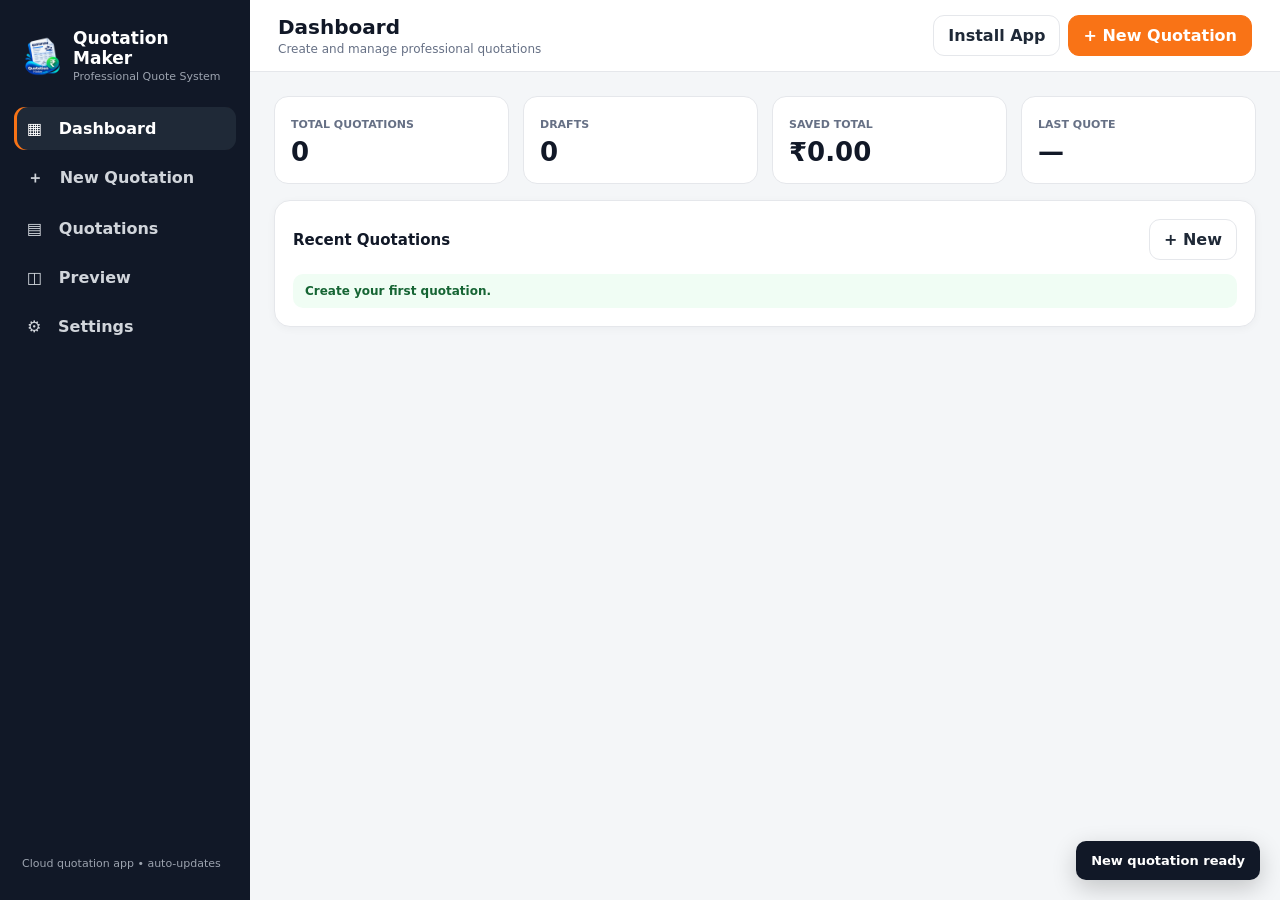
==== index.html @ 99316ffc "Add files via upload" ====
<!doctype html>
<html lang="en">
<head>
<meta charset="utf-8">
<meta name="viewport" content="width=device-width, initial-scale=1, viewport-fit=cover">
<meta name="theme-color" content="#f97316">
<meta name="apple-mobile-web-app-capable" content="yes">
<meta name="apple-mobile-web-app-status-bar-style" content="black-translucent">
<meta name="apple-mobile-web-app-title" content="Quotation Maker">
<link rel="manifest" href="manifest.webmanifest">
<link rel="icon" href="favicon-64.png">
<link rel="apple-touch-icon" href="apple-touch-icon.png">
<title>Quotation Maker</title>
<style>
:root{--orange:#f97316;--orange2:#ea580c;--bg:#f4f6f8;--card:#fff;--text:#111827;--muted:#667085;--line:#e5e7eb;--soft:#fff7ed;--danger:#dc2626;--green:#15803d;--radius:16px}
*{box-sizing:border-box}html,body{margin:0;padding:0;background:var(--bg);color:var(--text);font-family:Inter,ui-sans-serif,system-ui,-apple-system,BlinkMacSystemFont,"Segoe UI",Arial,sans-serif;-webkit-text-size-adjust:100%}button,input,select,textarea{font:inherit}button{cursor:pointer}.hidden{display:none!important}
body{min-height:100dvh}.app{min-height:100dvh;display:flex}.sidebar{width:250px;background:#111827;color:#fff;position:fixed;inset:0 auto 0 0;padding:20px 14px;display:flex;flex-direction:column;z-index:20}.brand{display:flex;align-items:center;gap:11px;padding:8px 8px 24px}.brand img{width:40px;height:40px;border-radius:11px}.brand strong{font-size:17px}.brand span{display:block;color:#9ca3af;font-size:11px;margin-top:2px}.nav{display:grid;gap:6px}.nav button{border:0;background:transparent;color:#d1d5db;text-align:left;padding:12px 13px;border-radius:11px;font-weight:700}.nav button.active,.nav button:hover{background:#1f2937;color:#fff}.nav .active{box-shadow:inset 3px 0 var(--orange)}.sidebar-bottom{margin-top:auto;padding:10px 8px;color:#9ca3af;font-size:11px}.main{margin-left:250px;width:calc(100% - 250px);min-width:0}.topbar{height:72px;background:#fff;border-bottom:1px solid var(--line);display:flex;align-items:center;justify-content:space-between;padding:0 28px;position:sticky;top:0;z-index:15}.topbar-title h1{margin:0;font-size:20px}.topbar-title p{margin:3px 0 0;color:var(--muted);font-size:12px}.top-actions{display:flex;gap:8px}.btn{border:1px solid var(--line);background:#fff;border-radius:11px;padding:10px 14px;font-weight:800;color:#1f2937}.btn.primary{background:var(--orange);border-color:var(--orange);color:#fff}.btn.primary:hover{background:var(--orange2)}.btn.dark{background:#111827;border-color:#111827;color:#fff}.btn.danger{color:var(--danger)}.content{padding:24px;max-width:1450px;margin:auto}.page{display:none}.page.active{display:block}.grid{display:grid;grid-template-columns:minmax(0,1.45fr) minmax(340px,.85fr);gap:20px}.card{background:var(--card);border:1px solid var(--line);border-radius:var(--radius);box-shadow:0 2px 8px rgba(16,24,40,.04);padding:18px}.card h2{font-size:15px;margin:0 0 15px}.section-title{display:flex;align-items:center;justify-content:space-between;margin-bottom:14px}.section-title h2{margin:0}.form-grid{display:grid;grid-template-columns:repeat(2,minmax(0,1fr));gap:12px}.form-grid.three{grid-template-columns:repeat(3,minmax(0,1fr))}.field label{display:block;font-size:11px;font-weight:800;color:#667085;margin-bottom:6px;text-transform:uppercase;letter-spacing:.03em}.field input,.field select,.field textarea{width:100%;border:1px solid #d1d5db;border-radius:10px;background:#fff;padding:10px 11px;outline:none;color:#111827}.field input:focus,.field select:focus,.field textarea:focus{border-color:var(--orange);box-shadow:0 0 0 3px rgba(249,115,22,.12)}.field textarea{min-height:88px;resize:vertical}.full{grid-column:1/-1}.items{overflow:auto;border:1px solid var(--line);border-radius:12px}.items table{width:100%;border-collapse:collapse;min-width:720px}.items th{background:#111827;color:#fff;text-align:left;padding:10px;font-size:11px}.items td{padding:8px;border-top:1px solid var(--line);vertical-align:middle}.items input,.items select{width:100%;border:1px solid #d1d5db;border-radius:8px;padding:8px}.num{text-align:right}.summary{display:grid;grid-template-columns:1fr 240px;gap:20px;align-items:start}.totals{border:1px solid var(--line);border-radius:12px;overflow:hidden}.totals div{display:flex;justify-content:space-between;padding:10px 12px;border-bottom:1px solid var(--line);font-size:13px}.totals div:last-child{border:0;background:#111827;color:#fff;font-weight:900;font-size:15px}.pill{display:inline-flex;align-items:center;padding:4px 8px;border-radius:999px;background:#fff7ed;color:#c2410c;font-size:11px;font-weight:800}.qr-box{display:flex;align-items:center;gap:16px;border:1px solid var(--line);border-radius:12px;padding:14px;background:#fff}.qr-box img{width:132px;height:132px;border:8px solid #fff;box-shadow:0 0 0 1px #d1d5db;border-radius:8px}.qr-meta{min-width:0}.qr-meta strong{display:block;font-size:18px}.qr-meta small{color:var(--muted)}.toolbar{display:flex;flex-wrap:wrap;gap:8px}.notice{padding:10px 12px;border-radius:10px;background:#f0fdf4;color:#166534;font-size:12px;font-weight:700}.dashboard-grid{display:grid;grid-template-columns:repeat(4,1fr);gap:14px}.stat{background:#fff;border:1px solid var(--line);border-radius:14px;padding:16px}.stat span{font-size:11px;color:var(--muted);font-weight:800}.stat strong{display:block;font-size:26px;margin-top:5px}.recent{margin-top:16px}.list{display:grid;gap:8px}.list-row{display:flex;justify-content:space-between;gap:10px;align-items:center;border:1px solid var(--line);padding:12px;border-radius:11px;background:#fff}.list-row strong{font-size:13px}.list-row small{display:block;color:var(--muted);margin-top:3px}.settings-grid{display:grid;grid-template-columns:repeat(2,minmax(0,1fr));gap:16px}.setting-card{background:#fff;border:1px solid var(--line);border-radius:14px;padding:16px}.setting-card h3{margin:0 0 12px;font-size:14px}.file-btn{display:inline-flex;align-items:center;gap:8px;border:1px dashed #cbd5e1;border-radius:10px;padding:10px 12px;font-weight:800;background:#f8fafc}.preview{margin-top:10px;max-width:100%;max-height:120px;border-radius:10px;border:1px solid var(--line)}
/* quotation preview */
.quote-page{background:#e5e7eb;padding:18px}.quote-sheet{background:#fff;max-width:820px;margin:0 auto;box-shadow:0 3px 18px rgba(0,0,0,.08);border:1px solid #d1d5db;padding:30px;color:#111827}.quote-head{display:flex;justify-content:space-between;gap:20px;border-bottom:2px solid #d4a72c;padding-bottom:14px}.quote-brand h1{font-size:20px;margin:0 0 4px}.quote-brand p{margin:2px 0;font-size:10px;color:#374151}.quote-badge{border:1px solid #111827;border-radius:8px;padding:9px 11px;min-width:155px;font-size:10px}.quote-badge strong{font-size:13px;display:block;margin-bottom:5px}.quote-section{margin-top:15px;border:1px solid #d1d5db;border-radius:8px;overflow:hidden}.quote-section-title{background:#faf6e9;border-bottom:1px solid #d4a72c;padding:7px 10px;font-weight:900;font-size:11px}.quote-section-body{padding:10px}.quote-info{display:grid;grid-template-columns:1fr 1fr;gap:0 18px}.quote-info div{padding:5px 0;border-bottom:1px solid #edf0f2;font-size:10px}.quote-info b{font-size:9px;color:#374151}.quote-table{width:100%;border-collapse:collapse;font-size:9px}.quote-table th{background:#111827;color:#fff;padding:7px;text-align:left}.quote-table td{padding:7px;border-bottom:1px solid #e5e7eb}.quote-bottom{display:grid;grid-template-columns:1fr 1fr;gap:14px;margin-top:12px}.quote-summary{border:1px solid #d1d5db;border-radius:8px;padding:10px;font-size:10px}.quote-summary strong{font-size:11px}.grand{display:flex;justify-content:space-between;background:#111827;color:#fff;padding:7px 9px;border-radius:4px;margin-top:7px;font-weight:900}.quote-payment{display:flex;gap:12px;align-items:center}.quote-payment img{width:90px;height:90px}.quote-payment div{font-size:10px;line-height:1.5}.quote-note{font-size:10px;line-height:1.5}.quote-footer{margin-top:18px;padding-top:10px;border-top:2px solid #d4a72c;text-align:center;font-size:9px}.mobile-bottom{display:none}.install-banner{background:#fff7ed;border:1px solid #fed7aa;color:#9a3412;border-radius:12px;padding:12px 14px;display:flex;justify-content:space-between;align-items:center;gap:10px;margin-bottom:15px}.toast{position:fixed;right:20px;bottom:20px;background:#111827;color:#fff;padding:12px 15px;border-radius:10px;box-shadow:0 8px 25px rgba(0,0,0,.2);z-index:100;font-size:13px;font-weight:700}.modal-back{position:fixed;inset:0;background:rgba(15,23,42,.5);display:none;align-items:center;justify-content:center;z-index:90;padding:18px}.modal-back.show{display:flex}.modal{width:min(620px,100%);max-height:90dvh;overflow:auto;background:#fff;border-radius:16px;padding:18px}.modal h2{margin-top:0}.modal-actions{display:flex;justify-content:flex-end;gap:8px;margin-top:15px}
@media(max-width:1000px){.sidebar{display:none}.main{margin:0;width:100%;padding-bottom:76px}.topbar{height:64px;padding:0 14px}.topbar-title h1{font-size:17px}.topbar-title p{display:none}.top-actions .secondary{display:none}.content{padding:12px}.grid{grid-template-columns:1fr}.dashboard-grid{grid-template-columns:repeat(2,1fr)}.settings-grid{grid-template-columns:1fr}.mobile-bottom{display:grid;grid-template-columns:repeat(4,1fr);position:fixed;z-index:30;left:0;right:0;bottom:0;background:#fff;border-top:1px solid var(--line);padding:7px 6px calc(7px + env(safe-area-inset-bottom));box-shadow:0 -4px 15px rgba(0,0,0,.06)}.mobile-bottom button{border:0;background:none;padding:6px 2px;color:#667085;font-size:10px;font-weight:800}.mobile-bottom button.active{color:var(--orange)}.mobile-bottom .mi{display:block;font-size:20px;line-height:22px}.form-grid.three{grid-template-columns:1fr}.quote-sheet{padding:20px}.quote-head{gap:10px}.quote-badge{min-width:135px}.quote-bottom{grid-template-columns:1fr}.qr-box{align-items:flex-start}.qr-box img{width:110px;height:110px}}
@media(max-width:620px){.topbar{padding:0 10px}.top-actions{gap:5px}.btn{padding:9px 10px}.content{padding:9px}.card{padding:13px;border-radius:13px}.form-grid{grid-template-columns:1fr}.full{grid-column:auto}.dashboard-grid{gap:8px}.stat{padding:12px}.stat strong{font-size:21px}.install-banner{align-items:flex-start;flex-direction:column}.quote-page{padding:0}.quote-sheet{box-shadow:none;border:0;min-height:100vh;padding:18px 14px}.quote-head{display:block}.quote-badge{margin-top:10px}.quote-info{grid-template-columns:1fr}.quote-brand h1{font-size:18px}.quote-table{font-size:8px}.quote-table th,.quote-table td{padding:5px 4px}.quote-payment img{width:76px;height:76px}}
@media print{body{background:#fff}.sidebar,.topbar,.mobile-bottom,.no-print{display:none!important}.main{margin:0;width:100%}.content{padding:0}.page{display:none!important}.page.print-page{display:block!important}.quote-page{padding:0;background:#fff}.quote-sheet{box-shadow:none;border:0;max-width:none;margin:0;padding:14mm;color:#111} @page{size:A4;margin:0}}
</style>
</head>
<body>
<div class="app">
<aside class="sidebar">
  <div class="brand"><img src="icon-192.png"><div><strong>Quotation Maker</strong><span>Professional Quote System</span></div></div>
  <nav class="nav">
    <button class="active" data-page="dashboard">▦ &nbsp; Dashboard</button>
    <button data-page="quotation">＋ &nbsp; New Quotation</button>
    <button data-page="quotations">▤ &nbsp; Quotations</button>
    <button data-page="preview">◫ &nbsp; Preview</button>
    <button data-page="settings">⚙ &nbsp; Settings</button>
  </nav>
  <div class="sidebar-bottom">Cloud quotation app • auto-updates</div>
</aside>
<main class="main">
<header class="topbar"><div class="topbar-title"><h1 id="pageTitle">Dashboard</h1><p id="pageSub">Create and manage professional quotations</p></div><div class="top-actions"><button class="btn secondary" id="installBtn">Install App</button><button class="btn primary" id="newTop">+ New Quotation</button></div></header>
<div class="content">
<section class="page active" id="page-dashboard">
 <div id="updateNotice" class="install-banner hidden"><div><strong>New app version available.</strong><div style="font-size:12px;margin-top:2px">Update once — your saved quotations stay on this device.</div></div><button class="btn primary" id="updateBtn">Update</button></div>
 <div class="dashboard-grid"><div class="stat"><span>TOTAL QUOTATIONS</span><strong id="statTotal">0</strong></div><div class="stat"><span>DRAFTS</span><strong id="statDraft">0</strong></div><div class="stat"><span>SAVED TOTAL</span><strong id="statValue">₹0</strong></div><div class="stat"><span>LAST QUOTE</span><strong id="statLast">—</strong></div></div>
 <div class="card recent"><div class="section-title"><h2>Recent Quotations</h2><button class="btn" id="newDash">+ New</button></div><div id="recentList" class="list"></div></div>
</section>
<section class="page" id="page-quotation">
 <div class="install-banner no-print"><div><strong>Quotation Editor</strong><div style="font-size:12px;margin-top:2px">Everything saves locally. Use Preview before sending.</div></div><span class="pill" id="saveState">Ready</span></div>
 <div class="grid">
  <div>
   <div class="card">
    <div class="section-title"><h2>Quotation Details</h2><span class="pill" id="statusPill">DRAFT</span></div>
    <div class="form-grid">
      <div class="field"><label>Quotation Ref</label><input id="qRef"></div><div class="field"><label>Issue Date</label><input id="issueDate" type="date"></div>
      <div class="field"><label>Valid Until</label><input id="validUntil" type="date"></div><div class="field"><label>Booking Status</label><select id="bookingStatus"><option>PROVISIONAL</option><option>CONFIRMED</option><option>HOLD</option><option>CANCELLED</option></select></div>
    </div>
   </div>
   <div class="card" style="margin-top:14px">
    <div class="section-title"><h2>Guest & Stay Details</h2></div>
    <div class="form-grid">
      <div class="field"><label>Guest Full Name</label><input id="guestName"></div><div class="field"><label>Mobile Number</label><input id="guestMobile"></div>
      <div class="field full"><label>Email Address</label><input id="guestEmail" type="email"></div>
      <div class="field"><label>Check-in</label><input id="checkIn" type="date"></div><div class="field"><label>Check-out</label><input id="checkOut" type="date"></div>
      <div class="field"><label>Nights</label><input id="nights" type="number" min="1" value="1"></div><div class="field"><label>Pax</label><input id="pax" placeholder="2 Adults, 1 Child"></div>
      <div class="field"><label>Meal Plan</label><input id="mealPlan" placeholder="CP (Breakfast Included)"></div><div class="field"><label>Room Category</label><input id="roomCategory" placeholder="Deluxe AC Room"></div>
    </div>
   </div>
   <div class="card" style="margin-top:14px">
    <div class="section-title"><h2>Itemized Rate & Charges</h2><button class="btn" id="addItem">+ Add Item</button></div>
    <div class="items"><table><thead><tr><th>Description</th><th>Plan</th><th style="width:80px">Rooms</th><th style="width:80px">Nights</th><th style="width:130px">Rate/Night</th><th style="width:130px">Amount</th><th style="width:45px"></th></tr></thead><tbody id="itemBody"></tbody></table></div>
   </div>
   <div class="card" style="margin-top:14px">
    <div class="section-title"><h2>Discount & Tax</h2></div>
    <div class="form-grid three"><div class="field"><label>Discount %</label><input id="discountPct" type="number" min="0" step="0.01" value="0"></div><div class="field"><label>Tax / GST %</label><input id="taxPct" type="number" min="0" step="0.01" value="12"></div><div class="field"><label>Other Charges</label><input id="otherCharges" type="number" min="0" step="0.01" value="0"></div></div>
   </div>
   <div class="card" style="margin-top:14px">
    <div class="section-title"><h2>Notes & Terms</h2></div>
    <div class="form-grid"><div class="field"><label>Note</label><textarea id="note" placeholder="Special note for guest / agent"></textarea></div><div class="field"><label>Terms & Conditions</label><textarea id="terms"></textarea></div></div>
   </div>
  </div>
  <div>
   <div class="card">
    <div class="section-title"><h2>Payment QR</h2><span class="pill" id="qrModePill">GRAND TOTAL</span></div>
    <div class="form-grid"><div class="field"><label>QR Amount Mode</label><select id="qrMode"><option value="total">Grand Total</option><option value="percent">Percentage</option><option value="manual">Manual Amount</option></select></div><div class="field"><label id="qrValueLabel">Percentage / Amount</label><input id="qrValue" type="number" min="0" step="0.01" value="50"></div></div>
    <div class="qr-box" style="margin-top:12px"><img id="qrImg" alt="Payment QR"><div class="qr-meta"><strong id="qrAmount">₹0</strong><small id="qrText">Scan to pay</small></div></div>
   </div>
   <div class="card" style="margin-top:14px"><div class="section-title"><h2>Quotation Summary</h2></div><div class="totals"><div><span>Subtotal</span><strong id="sumSubtotal">₹0</strong></div><div><span>Discount</span><strong id="sumDiscount">₹0</strong></div><div><span>Tax / GST</span><strong id="sumTax">₹0</strong></div><div><span>Other Charges</span><strong id="sumOther">₹0</strong></div><div><span>Grand Total</span><strong id="sumGrand">₹0</strong></div></div></div>
   <div class="card" style="margin-top:14px"><div class="section-title"><h2>Actions</h2></div><div class="toolbar"><button class="btn primary" id="saveBtn">Save Quotation</button><button class="btn dark" id="previewBtn">Preview</button><button class="btn" id="emailBtn">Copy Email HTML</button><button class="btn" id="printBtn">Print / PDF</button></div></div>
  </div>
 </div>
</section>
<section class="page" id="page-quotations"><div class="card"><div class="section-title"><h2>All Quotations</h2><button class="btn primary" id="newList">+ New Quotation</button></div><div class="field" style="margin-bottom:12px"><input id="searchQuotes" placeholder="Search by quotation ref or guest name"></div><div id="quoteList" class="list"></div></div></section>
<section class="page" id="page-preview"><div class="quote-page" id="quotePreview"></div></section>
<section class="page" id="page-settings"><div class="settings-grid">
 <div class="setting-card"><h3>Property Details</h3><div class="form-grid"><div class="field full"><label>Hotel / Resort Name</label><input id="sName"></div><div class="field full"><label>Address</label><input id="sAddress"></div><div class="field"><label>Phone</label><input id="sPhone"></div><div class="field"><label>Email</label><input id="sEmail"></div><div class="field"><label>GSTIN / Tax ID</label><input id="sGst"></div><div class="field"><label>Website</label><input id="sWebsite"></div></div></div>
 <div class="setting-card"><h3>Payment Details</h3><div class="form-grid"><div class="field full"><label>UPI ID</label><input id="sUpi"></div><div class="field"><label>Account Name</label><input id="sAccount"></div><div class="field"><label>Bank Details</label><input id="sBank"></div><div class="field"><label>Default Tax %</label><input id="sTax" type="number" step="0.01"></div><div class="field"><label>Quotation Prefix</label><input id="sPrefix"></div></div></div>
 <div class="setting-card"><h3>Default Content</h3><div class="field"><label>Default Terms</label><textarea id="sTerms"></textarea></div><div class="field" style="margin-top:10px"><label>Default Note</label><textarea id="sNote"></textarea></div></div>
 <div class="setting-card"><h3>Branding</h3><label class="file-btn">Upload Promo Banner<input id="bannerFile" type="file" accept="image/*" hidden></label><img id="bannerPreview" class="preview hidden"><div style="height:10px"></div><label class="file-btn">Upload Signature<input id="sigFile" type="file" accept="image/*" hidden></label><img id="sigPreview" class="preview hidden"></div>
 </div><div class="card" style="margin-top:16px"><button class="btn primary" id="saveSettings">Save Settings</button><button class="btn" id="resetSettings" style="margin-left:8px">Reset Defaults</button></div></section>
</div>
</main>
</div>
<nav class="mobile-bottom"><button class="active" data-page="dashboard"><span class="mi">⌂</span>Home</button><button data-page="quotation"><span class="mi">＋</span>New</button><button data-page="quotations"><span class="mi">▤</span>Quotes</button><button data-page="settings"><span class="mi">⚙</span>Settings</button></nav>
<div id="toast" class="toast hidden"></div>
<script>
const KEY='qm_v4_data'; const SETTINGS='qm_v4_settings'; const VERSION='4.0.0';
const defaultSettings={name:'SHANGRILAS BEACH RESORT',address:'Vijay Nagar, Beach No.5, Swaraj Dweep, South Andaman - 744211',phone:'9474252529',email:'shangrilasbeachresort@gmail.com',gst:'30AAAAA0000A1Z5',website:'',upi:'',account:'',bank:'',tax:12,prefix:'GHR',terms:'1. 50% advance payment is required to confirm the booking.\n2. Standard Check-in: 12:00 PM | Check-out: 10:00 AM.\n3. Free cancellation is allowed up to 48 hours prior to check-in date.\n4. Late cancellation / no-show charges may apply as per the applicable policy.',note:'Quotation is subject to room availability at the time of confirmation.',banner:'',signature:''};
let settings=load(SETTINGS,defaultSettings), quotes=load(KEY,[]), current=null, deferredPrompt=null, waitingWorker=null;
function load(k,f){try{return JSON.parse(localStorage.getItem(k)) ?? f}catch{return f}}
function save(k,v){localStorage.setItem(k,JSON.stringify(v))}
function money(n){return '₹'+Number(n||0).toLocaleString('en-IN',{minimumFractionDigits:2,maximumFractionDigits:2})}
function today(){return new Date().toISOString().slice(0,10)}
function addDays(d,n){let x=new Date(d+'T00:00:00');x.setDate(x.getDate()+n);return x.toISOString().slice(0,10)}
function ref(){let y=new Date().getFullYear(); return `${settings.prefix||'QT'}-${y}-${String(Date.now()).slice(-5)}`}
function esc(s){return String(s??'').replace(/[&<>"']/g,c=>({'&':'&amp;','<':'&lt;','>':'&gt;','"':'&quot;',"'":'&#39;'}[c]))}
function toast(m){let e=document.getElementById('toast');e.textContent=m;e.classList.remove('hidden');clearTimeout(window.__t);window.__t=setTimeout(()=>e.classList.add('hidden'),2200)}
function setVal(id,v){let e=document.getElementById(id); if(e)e.value=v??''}
function getVal(id){return document.getElementById(id)?.value??''}
function emptyQuote(){return {id:crypto.randomUUID(),ref:ref(),issueDate:today(),validUntil:addDays(today(),7),status:'PROVISIONAL',guestName:'',guestMobile:'',guestEmail:'',checkIn:'',checkOut:'',nights:1,pax:'',mealPlan:'CP (Breakfast Included)',roomCategory:'',discountPct:0,taxPct:Number(settings.tax)||0,otherCharges:0,note:settings.note,terms:settings.terms,qrMode:'total',qrValue:50,items:[{description:'Room Accommodation',plan:'CP',rooms:1,nights:1,rate:0}]}}
function bindQuote(q){current=q;['qRef','issueDate','validUntil','bookingStatus','guestName','guestMobile','guestEmail','checkIn','checkOut','nights','pax','mealPlan','roomCategory','discountPct','taxPct','otherCharges','note','terms','qrMode','qrValue'].forEach(k=>setVal(k,q[k])); document.getElementById('itemBody').innerHTML=''; q.items.forEach(addItemRow); calc(); updateQR();}
function readQuote(){if(!current) current=emptyQuote(); current={...current,ref:getVal('qRef'),issueDate:getVal('issueDate'),validUntil:getVal('validUntil'),status:getVal('bookingStatus'),guestName:getVal('guestName'),guestMobile:getVal('guestMobile'),guestEmail:getVal('guestEmail'),checkIn:getVal('checkIn'),checkOut:getVal('checkOut'),nights:Number(getVal('nights'))||1,pax:getVal('pax'),mealPlan:getVal('mealPlan'),roomCategory:getVal('roomCategory'),discountPct:Number(getVal('discountPct'))||0,taxPct:Number(getVal('taxPct'))||0,otherCharges:Number(getVal('otherCharges'))||0,note:getVal('note'),terms:getVal('terms'),qrMode:getVal('qrMode'),qrValue:Number(getVal('qrValue'))||0,items:[...document.querySelectorAll('#itemBody tr')].map(tr=>({description:tr.querySelector('.desc').value,plan:tr.querySelector('.plan').value,rooms:Number(tr.querySelector('.rooms').value)||0,nights:Number(tr.querySelector('.nts').value)||0,rate:Number(tr.querySelector('.rate').value)||0}))};return current}
function addItemRow(item={description:'',plan:'CP',rooms:1,nights:Number(getVal('nights'))||1,rate:0}){let tr=document.createElement('tr');tr.innerHTML=`<td><input class="desc" value="${esc(item.description)}"></td><td><input class="plan" value="${esc(item.plan)}"></td><td><input class="rooms" type="number" min="0" value="${item.rooms}"></td><td><input class="nts" type="number" min="0" value="${item.nights}"></td><td><input class="rate" type="number" min="0" value="${item.rate}"></td><td class="num amount">₹0.00</td><td><button class="btn danger remove" type="button">×</button></td>`;document.getElementById('itemBody').appendChild(tr);tr.querySelectorAll('input').forEach(x=>x.addEventListener('input',calc));tr.querySelector('.remove').onclick=()=>{tr.remove();calc()};calc()}
function calc(){let sub=0;document.querySelectorAll('#itemBody tr').forEach(tr=>{let a=(Number(tr.querySelector('.rooms').value)||0)*(Number(tr.querySelector('.nts').value)||0)*(Number(tr.querySelector('.rate').value)||0);tr.querySelector('.amount').textContent=money(a);sub+=a});let dis=sub*(Number(getVal('discountPct'))||0)/100;let taxable=sub-dis;let tax=taxable*(Number(getVal('taxPct'))||0)/100;let other=Number(getVal('otherCharges'))||0;let grand=taxable+tax+other;document.getElementById('sumSubtotal').textContent=money(sub);document.getElementById('sumDiscount').textContent=money(dis);document.getElementById('sumTax').textContent=money(tax);document.getElementById('sumOther').textContent=money(other);document.getElementById('sumGrand').textContent=money(grand);document.getElementById('statusPill').textContent=getVal('bookingStatus')||'DRAFT';document.getElementById('qrModePill').textContent=getVal('qrMode')==='percent'?'PERCENTAGE':getVal('qrMode')==='manual'?'MANUAL':'GRAND TOTAL';updateQR(grand);return {sub,dis,tax,other,grand}}
function qrAmount(grand){let m=getVal('qrMode');if(m==='percent')return grand*(Number(getVal('qrValue'))||0)/100;if(m==='manual')return Number(getVal('qrValue'))||0;return grand}
function updateQR(grand){if(grand===undefined){let sub=0;document.querySelectorAll('#itemBody tr').forEach(tr=>sub+=(Number(tr.querySelector('.rooms').value)||0)*(Number(tr.querySelector('.nts').value)||0)*(Number(tr.querySelector('.rate').value)||0));let dis=sub*(Number(getVal('discountPct'))||0)/100;grand=sub-dis+(sub-dis)*(Number(getVal('taxPct'))||0)/100+(Number(getVal('otherCharges'))||0)}let amt=qrAmount(grand),upi=settings.upi||'example@upi';let data=`upi://pay?pa=${encodeURIComponent(upi)}&pn=${encodeURIComponent(settings.name)}&am=${amt.toFixed(2)}&cu=INR&tn=${encodeURIComponent(getVal('qRef')||'Quotation')}`;document.getElementById('qrImg').src='https://api.qrserver.com/v1/create-qr-code/?size=300x300&margin=8&data='+encodeURIComponent(data);document.getElementById('qrAmount').textContent=money(amt);document.getElementById('qrText').textContent=getVal('qrMode')==='percent'?`${getVal('qrValue')||0}% of Grand Total`:getVal('qrMode')==='manual'?'Manual payment amount':'Full Grand Total';document.getElementById('qrValueLabel').textContent=getVal('qrMode')==='percent'?'Percentage (%)':'Amount (₹)';}
function saveCurrent(silent=false){let q=readQuote();let idx=quotes.findIndex(x=>x.id===q.id);if(idx>=0)quotes[idx]=q;else quotes.unshift(q);save(KEY,quotes);current=q;document.getElementById('saveState').textContent='Saved';renderLists();if(!silent)toast('Quotation saved');return q}
function newQuote(){bindQuote(emptyQuote());showPage('quotation');toast('New quotation ready')}
function showPage(page){document.querySelectorAll('.page').forEach(x=>x.classList.remove('active'));document.getElementById('page-'+page).classList.add('active');document.querySelectorAll('[data-page]').forEach(x=>x.classList.toggle('active',x.dataset.page===page));let titles={dashboard:['Dashboard','Create and manage professional quotations'],quotation:['New Quotation','Build a professional quotation'],quotations:['Quotations','Search and manage saved quotations'],preview:['Quotation Preview','A4-ready customer quotation'],settings:['Settings','Property, payment and branding settings']};document.getElementById('pageTitle').textContent=titles[page][0];document.getElementById('pageSub').textContent=titles[page][1];if(page==='preview')renderPreview();if(page==='quotations')renderLists()}
document.querySelectorAll('[data-page]').forEach(b=>b.onclick=()=>showPage(b.dataset.page));document.getElementById('newTop').onclick=newQuote;document.getElementById('newDash').onclick=newQuote;document.getElementById('newList').onclick=newQuote;document.getElementById('addItem').onclick=()=>addItemRow();document.getElementById('saveBtn').onclick=()=>saveCurrent();document.getElementById('previewBtn').onclick=()=>{saveCurrent(true);showPage('preview')};document.getElementById('printBtn').onclick=()=>{saveCurrent(true);showPage('preview');setTimeout(()=>window.print(),300)};document.getElementById('emailBtn').onclick=()=>{saveCurrent(true);navigator.clipboard?.writeText(emailHtml(current)).then(()=>toast('Email HTML copied')).catch(()=>fallbackCopy(emailHtml(current)))};
['discountPct','taxPct','otherCharges','qrMode','qrValue','nights'].forEach(id=>document.getElementById(id).addEventListener('input',()=>{calc();updateQR()}));document.getElementById('qrMode').addEventListener('change',updateQR);
['checkIn','checkOut'].forEach(id=>document.getElementById(id).addEventListener('change',()=>{let a=getVal('checkIn'),b=getVal('checkOut');if(a&&b){let n=Math.max(1,Math.round((new Date(b)-new Date(a))/86400000));setVal('nights',n);document.querySelectorAll('.nts').forEach(x=>x.value=n);calc()}}));
function renderLists(){let list=document.getElementById('quoteList'),recent=document.getElementById('recentList');let arr=[...quotes].sort((a,b)=>(b.issueDate||'').localeCompare(a.issueDate||''));let html=arr.map(q=>`<div class="list-row"><div><strong>${esc(q.ref)}</strong><small>${esc(q.guestName||'No guest')} • ${esc(q.issueDate||'')}</small></div><div><b>${money(totalOf(q))}</b> <button class="btn" onclick="openQuote('${q.id}')">Open</button></div></div>`).join('');list.innerHTML=html||'<div class="notice">No saved quotations yet.</div>';recent.innerHTML=arr.slice(0,5).map(q=>`<div class="list-row"><div><strong>${esc(q.ref)}</strong><small>${esc(q.guestName||'No guest')}</small></div><b>${money(totalOf(q))}</b></div>`).join('')||'<div class="notice">Create your first quotation.</div>';document.getElementById('statTotal').textContent=arr.length;document.getElementById('statDraft').textContent=arr.filter(q=>q.status==='PROVISIONAL'||q.status==='HOLD').length;document.getElementById('statValue').textContent=money(arr.reduce((s,q)=>s+totalOf(q),0));document.getElementById('statLast').textContent=arr[0]?.ref||'—'}
function totalOf(q){let sub=(q.items||[]).reduce((s,i)=>s+(+i.rooms||0)*(+i.nights||0)*(+i.rate||0),0);let dis=sub*(+q.discountPct||0)/100;return sub-dis+(sub-dis)*(+q.taxPct||0)/100+(+q.otherCharges||0)}
window.openQuote=(id)=>{let q=quotes.find(x=>x.id===id);if(q){bindQuote(q);showPage('quotation')}};
document.getElementById('searchQuotes').oninput=e=>{let term=e.target.value.toLowerCase();document.querySelectorAll('#quoteList .list-row').forEach(r=>r.style.display=r.textContent.toLowerCase().includes(term)?'flex':'none')}
function previewData(q){let totals=totalOfParts(q);return {sub:totals.sub,dis:totals.dis,tax:totals.tax,other:totals.other,grand:totals.grand,qr:qrAmountFor(q,totals.grand)}}
function totalOfParts(q){let sub=(q.items||[]).reduce((s,i)=>s+(+i.rooms||0)*(+i.nights||0)*(+i.rate||0),0),dis=sub*(+q.discountPct||0)/100,tax=(sub-dis)*(+q.taxPct||0)/100,other=+q.otherCharges||0;return {sub,dis,tax,other,grand:sub-dis+tax+other}}
function qrAmountFor(q,grand){return q.qrMode==='percent'?grand*(+q.qrValue||0)/100:q.qrMode==='manual'?(+q.qrValue||0):grand}
function qrUrlFor(q,amt){let data=`upi://pay?pa=${encodeURIComponent(settings.upi||'example@upi')}&pn=${encodeURIComponent(settings.name)}&am=${amt.toFixed(2)}&cu=INR&tn=${encodeURIComponent(q.ref)}`;return 'https://api.qrserver.com/v1/create-qr-code/?size=300x300&margin=8&data='+encodeURIComponent(data)}
function renderPreview(){let q=readQuote();let t=previewData(q), lines=(q.items||[]).map(i=>`<tr><td>${esc(i.description)}</td><td>${esc(i.plan)}</td><td>${i.rooms}</td><td>${i.nights}</td><td style="text-align:right">${money(i.rate)}</td><td style="text-align:right;font-weight:700">${money(i.rooms*i.nights*i.rate)}</td></tr>`).join('');let terms=esc(q.terms||'').replace(/\n/g,'<br>');document.getElementById('quotePreview').innerHTML=`<article class="quote-sheet"><div class="quote-head"><div class="quote-brand"><h1>${esc(settings.name)}</h1><p>${esc(settings.address)}</p><p><b>Ph:</b> ${esc(settings.phone)} &nbsp; | &nbsp; ${esc(settings.email)}</p>${settings.gst?`<p><b>GSTIN:</b> ${esc(settings.gst)}</p>`:''}</div><div class="quote-badge"><strong>BOOKING QUOTATION</strong><div>Ref: ${esc(q.ref)}</div><div>Issue: ${esc(q.issueDate)}</div><div>Valid Until: ${esc(q.validUntil)}</div><div>Status: ${esc(q.status)}</div></div></div><div class="quote-section"><div class="quote-section-title">GUEST & STAY DETAILS</div><div class="quote-section-body"><div class="quote-info"><div><b>Guest Name</b><br>${esc(q.guestName||'—')}</div><div><b>Mobile</b><br>${esc(q.guestMobile||'—')}</div><div><b>Email</b><br>${esc(q.guestEmail||'—')}</div><div><b>Duration</b><br>${q.nights} Night(s)</div><div><b>Check-in</b><br>${esc(q.checkIn||'—')}</div><div><b>Check-out</b><br>${esc(q.checkOut||'—')}</div><div><b>Guests</b><br>${esc(q.pax||'—')}</div><div><b>Meal Plan</b><br>${esc(q.mealPlan||'—')}</div></div><div style="margin-top:7px;font-size:10px"><b>Room Category:</b> ${esc(q.roomCategory||'—')}</div></div></div><div class="quote-section"><div class="quote-section-title">RATE & CHARGES</div><div class="quote-section-body"><table class="quote-table"><thead><tr><th>Description</th><th>Plan</th><th>Rooms</th><th>Nts</th><th>Rate/Nt</th><th>Amount</th></tr></thead><tbody>${lines}</tbody></table></div></div><div class="quote-bottom"><div class="quote-summary"><strong>QUOTATION SUMMARY</strong><div style="margin-top:8px">Reference: ${esc(q.ref)}<br>Status: ${esc(q.status)}<br>Tax/GST: ${q.taxPct}%</div></div><div class="quote-summary"><div style="display:flex;justify-content:space-between"><span>Subtotal</span><b>${money(t.sub)}</b></div><div style="display:flex;justify-content:space-between;margin-top:5px"><span>Discount</span><b>${money(t.dis)}</b></div><div style="display:flex;justify-content:space-between;margin-top:5px"><span>Tax / GST</span><b>${money(t.tax)}</b></div>${t.other?`<div style="display:flex;justify-content:space-between;margin-top:5px"><span>Other</span><b>${money(t.other)}</b></div>`:''}<div class="grand"><span>GRAND TOTAL</span><span>${money(t.grand)}</span></div></div></div><div class="quote-section"><div class="quote-section-title">PAYMENT INFORMATION</div><div class="quote-section-body quote-payment"><img src="${qrUrlFor(q,t.qr)}"><div><b>QR Payment Amount: ${money(t.qr)}</b><br>Payment Method: UPI / Bank Transfer<br>Account Name: ${esc(settings.account||settings.name)}<br>UPI ID: ${esc(settings.upi||'—')}<br>Bank Details: ${esc(settings.bank||'—')}</div></div></div>${settings.banner?`<div style="margin-top:14px"><img src="${settings.banner}" style="width:100%;max-height:130px;object-fit:cover;border-radius:6px"></div>`:''}<div class="quote-section"><div class="quote-section-title">IMPORTANT NOTE</div><div class="quote-section-body quote-note">${esc(q.note||'—').replace(/\n/g,'<br>')}</div></div><div class="quote-section"><div class="quote-section-title">TERMS & CONDITIONS</div><div class="quote-section-body quote-note">${terms}</div></div><div class="quote-footer">Thank you for choosing ${esc(settings.name)}<br><b>For reservations & assistance: ${esc(settings.phone)} | ${esc(settings.email)}</b>${settings.signature?`<div style="margin-top:8px"><img src="${settings.signature}" style="max-width:130px;max-height:55px"><br>Authorized Signature</div>`:''}</div></article>`}
function emailHtml(q){let t=previewData(q);let rows=q.items.map(i=>`<tr><td style="padding:7px 6px;border-bottom:1px solid #e5e7eb;font-size:12px;line-height:16px">${esc(i.description)}</td><td style="padding:7px 6px;border-bottom:1px solid #e5e7eb;text-align:center;font-size:12px">${esc(i.plan)}</td><td style="padding:7px 6px;border-bottom:1px solid #e5e7eb;text-align:center;font-size:12px">${i.rooms}</td><td style="padding:7px 6px;border-bottom:1px solid #e5e7eb;text-align:center;font-size:12px">${i.nights}</td><td style="padding:7px 6px;border-bottom:1px solid #e5e7eb;text-align:right;font-size:12px">${money(i.rate)}</td><td style="padding:7px 6px;border-bottom:1px solid #e5e7eb;text-align:right;font-size:12px;font-weight:bold">${money(i.rooms*i.nights*i.rate)}</td></tr>`).join('');let terms=esc(q.terms||'').replace(/\n/g,'<br>');let qr=qrUrlFor(q,t.qr);return `<!doctype html><html><head><meta charset="utf-8"><meta name="viewport" content="width=device-width,initial-scale=1"><meta name="x-apple-disable-message-reformatting"><style>body{margin:0;padding:0;background:#f3f4f6;color:#111827;font-family:Arial,Helvetica,sans-serif;-webkit-text-size-adjust:100%;-ms-text-size-adjust:100%}table{border-collapse:collapse}img{border:0;display:block}a{text-decoration:none}</style></head><body style="margin:0;padding:0;background:#f3f4f6;font-family:Arial,Helvetica,sans-serif;-webkit-text-size-adjust:100%"><table role="presentation" width="100%" cellpadding="0" cellspacing="0" style="width:100%;background:#f3f4f6"><tr><td align="center" style="padding:18px 8px"><table role="presentation" width="720" cellpadding="0" cellspacing="0" style="width:720px;max-width:720px;background:#ffffff;border:1px solid #d1d5db"><tr><td style="padding:18px 20px;border-bottom:3px solid #d4a72c"><table width="100%"><tr><td valign="top"><div style="font-size:19px;line-height:23px;font-weight:800">${esc(settings.name)}</div><div style="font-size:11px;line-height:16px;color:#374151">${esc(settings.address)}</div><div style="font-size:11px;line-height:16px;color:#374151">Ph: ${esc(settings.phone)} &nbsp; | &nbsp; ${esc(settings.email)}</div>${settings.gst?`<div style="font-size:10px;line-height:14px;color:#374151">GSTIN: ${esc(settings.gst)}</div>`:''}</td><td align="right" valign="top"><div style="border:1px solid #111827;border-radius:7px;padding:8px 10px;width:150px;font-size:10px;line-height:15px"><b style="font-size:12px">BOOKING QUOTATION</b><br>Ref: ${esc(q.ref)}<br>Issue: ${esc(q.issueDate)}<br>Valid Until: ${esc(q.validUntil)}<br>Status: ${esc(q.status)}</div></td></tr></table></td></tr><tr><td style="padding:14px 20px;font-size:13px;line-height:19px">Dear Guest,<br>Please find below the quotation and reservation details for your stay.</td></tr><tr><td style="padding:0 20px 12px"><div style="background:#faf6e9;border-top:1px solid #d4a72c;border-bottom:1px solid #d4a72c;padding:7px 8px;font-size:11px;font-weight:bold">GUEST & STAY DETAILS</div><table width="100%" style="font-size:11px;line-height:16px"><tr><td width="50%" style="padding:6px;border-bottom:1px solid #eee"><b>Guest Name</b><br>${esc(q.guestName||'—')}</td><td style="padding:6px;border-bottom:1px solid #eee"><b>Mobile</b><br>${esc(q.guestMobile||'—')}</td></tr><tr><td style="padding:6px;border-bottom:1px solid #eee"><b>Email</b><br>${esc(q.guestEmail||'—')}</td><td style="padding:6px;border-bottom:1px solid #eee"><b>Duration</b><br>${q.nights} Night(s)</td></tr><tr><td style="padding:6px"><b>Check-in</b><br>${esc(q.checkIn||'—')}</td><td style="padding:6px"><b>Check-out</b><br>${esc(q.checkOut||'—')}</td></tr><tr><td style="padding:6px"><b>Guests</b><br>${esc(q.pax||'—')}</td><td style="padding:6px"><b>Meal Plan</b><br>${esc(q.mealPlan||'—')}</td></tr></table><div style="font-size:11px;padding:5px 6px"><b>Room Category:</b> ${esc(q.roomCategory||'—')}</div></td></tr><tr><td style="padding:0 20px 12px"><div style="background:#111827;color:#fff;padding:8px;font-size:10px;font-weight:bold">RATE & CHARGES</div><table width="100%" style="border:1px solid #e5e7eb;font-size:11px"><tr><th align="left" style="padding:7px;background:#111827;color:#fff">Description</th><th style="padding:7px;background:#111827;color:#fff">Plan</th><th style="padding:7px;background:#111827;color:#fff">Rooms</th><th style="padding:7px;background:#111827;color:#fff">Nts</th><th align="right" style="padding:7px;background:#111827;color:#fff">Rate/Nt</th><th align="right" style="padding:7px;background:#111827;color:#fff">Amount</th></tr>${rows}</table></td></tr><tr><td style="padding:0 20px 12px"><table width="100%"><tr><td width="55%" valign="top" style="padding-right:12px"><div style="border:1px solid #d1d5db;padding:10px;font-size:10px;line-height:15px"><b>QUOTATION SUMMARY</b><br>Reference: ${esc(q.ref)}<br>Status: ${esc(q.status)}<br>Tax/GST: ${q.taxPct}%</div></td><td valign="top"><table width="100%" style="font-size:11px"><tr><td>Subtotal</td><td align="right"><b>${money(t.sub)}</b></td></tr><tr><td>Discount</td><td align="right"><b>${money(t.dis)}</b></td></tr><tr><td>Tax / GST</td><td align="right"><b>${money(t.tax)}</b></td></tr>${t.other?`<tr><td>Other Charges</td><td align="right"><b>${money(t.other)}</b></td></tr>`:''}<tr><td colspan="2" style="padding-top:6px"><div style="background:#111827;color:#fff;padding:8px;font-size:12px;font-weight:bold"><table width="100%"><tr><td style="color:#fff">GRAND TOTAL</td><td align="right" style="color:#fff">${money(t.grand)}</td></tr></table></div></td></tr></table></td></tr></table></td></tr><tr><td style="padding:0 20px 12px"><div style="background:#faf6e9;border-top:1px solid #d4a72c;border-bottom:1px solid #d4a72c;padding:7px 8px;font-size:11px;font-weight:bold">PAYMENT INFORMATION</div><table width="100%"><tr><td width="105" valign="top" style="padding:10px 10px 10px 0"><img src="${qr}" width="90" height="90" alt="Payment QR"></td><td valign="top" style="padding:10px 0;font-size:11px;line-height:17px"><b>QR Payment Amount: ${money(t.qr)}</b><br>Payment Method: UPI / Bank Transfer<br>Account Name: ${esc(settings.account||settings.name)}<br>UPI ID: ${esc(settings.upi||'—')}<br>Bank Details: ${esc(settings.bank||'—')}</td></tr></table></td></tr>${settings.banner?`<tr><td style="padding:0 20px 12px"><img src="${settings.banner}" width="680" style="width:680px;max-width:100%;height:auto" alt="Promo"></td></tr>`:''}<tr><td style="padding:0 20px 12px"><div style="background:#faf6e9;border-top:1px solid #d4a72c;border-bottom:1px solid #d4a72c;padding:7px 8px;font-size:11px;font-weight:bold">IMPORTANT NOTE</div><div style="padding:9px 8px;font-size:10px;line-height:15px">${esc(q.note||'—').replace(/\n/g,'<br>')}</div></td></tr><tr><td style="padding:0 20px 18px"><div style="background:#faf6e9;border-top:1px solid #d4a72c;border-bottom:1px solid #d4a72c;padding:7px 8px;font-size:11px;font-weight:bold">TERMS & CONDITIONS</div><div style="padding:9px 8px;font-size:10px;line-height:15px">${terms}</div></td></tr><tr><td align="center" style="padding:12px 20px;border-top:2px solid #d4a72c;font-size:10px;line-height:15px">Thank you for choosing ${esc(settings.name)}<br><b>For reservations & assistance: ${esc(settings.phone)} | ${esc(settings.email)}</b></td></tr></table></td></tr></table></body></html>`}
function fallbackCopy(text){let ta=document.createElement('textarea');ta.value=text;document.body.appendChild(ta);ta.select();document.execCommand('copy');ta.remove();toast('Email HTML copied')}
function fillSettings(){[['sName','name'],['sAddress','address'],['sPhone','phone'],['sEmail','email'],['sGst','gst'],['sWebsite','website'],['sUpi','upi'],['sAccount','account'],['sBank','bank'],['sTax','tax'],['sPrefix','prefix'],['sTerms','terms'],['sNote','note']].forEach(([a,b])=>setVal(a,settings[b]))}
function saveSettings(){settings={...settings,name:getVal('sName'),address:getVal('sAddress'),phone:getVal('sPhone'),email:getVal('sEmail'),gst:getVal('sGst'),website:getVal('sWebsite'),upi:getVal('sUpi'),account:getVal('sAccount'),bank:getVal('sBank'),tax:Number(getVal('sTax'))||0,prefix:getVal('sPrefix'),terms:getVal('sTerms'),note:getVal('sNote')};save(SETTINGS,settings);toast('Settings saved');if(current){setVal('taxPct',current.taxPct);updateQR();renderPreview()}}
function fileData(input,key,img){let f=input.files?.[0];if(!f)return;let r=new FileReader();r.onload=()=>{settings[key]=r.result;save(SETTINGS,settings);img.src=r.result;img.classList.remove('hidden');toast('Image saved')};r.readAsDataURL(f)}
document.getElementById('saveSettings').onclick=saveSettings;document.getElementById('resetSettings').onclick=()=>{settings={...defaultSettings};save(SETTINGS,settings);fillSettings();toast('Defaults restored')};document.getElementById('bannerFile').onchange=e=>fileData(e.target,'banner',document.getElementById('bannerPreview'));document.getElementById('sigFile').onchange=e=>fileData(e.target,'signature',document.getElementById('sigPreview'));
function init(){fillSettings();if(settings.banner){let x=document.getElementById('bannerPreview');x.src=settings.banner;x.classList.remove('hidden')}if(settings.signature){let x=document.getElementById('sigPreview');x.src=settings.signature;x.classList.remove('hidden')}newQuote();renderLists();showPage('dashboard');}
// PWA install + update handling
window.addEventListener('beforeinstallprompt',e=>{e.preventDefault();deferredPrompt=e;document.getElementById('installBtn').classList.remove('hidden')});document.getElementById('installBtn').onclick=async()=>{if(deferredPrompt){deferredPrompt.prompt();await deferredPrompt.userChoice;deferredPrompt=null}else toast('Use browser menu → Add to Home Screen / Install App')};window.addEventListener('appinstalled',()=>toast('App installed successfully'));
if('serviceWorker' in navigator){navigator.serviceWorker.register('sw.js').then(reg=>{if(reg.waiting){waitingWorker=reg;document.getElementById('updateNotice').classList.remove('hidden')}reg.addEventListener('updatefound',()=>{let nw=reg.installing;nw?.addEventListener('statechange',()=>{if(nw.state==='installed'&&navigator.serviceWorker.controller){waitingWorker=nw;document.getElementById('updateNotice').classList.remove('hidden')}})})}).catch(()=>{})}
document.getElementById('updateBtn').onclick=()=>{if(waitingWorker){waitingWorker.postMessage({type:'SKIP_WAITING'});waitingWorker=null}location.reload()};navigator.serviceWorker?.addEventListener('controllerchange',()=>location.reload());
init();
</script>
</body></html>
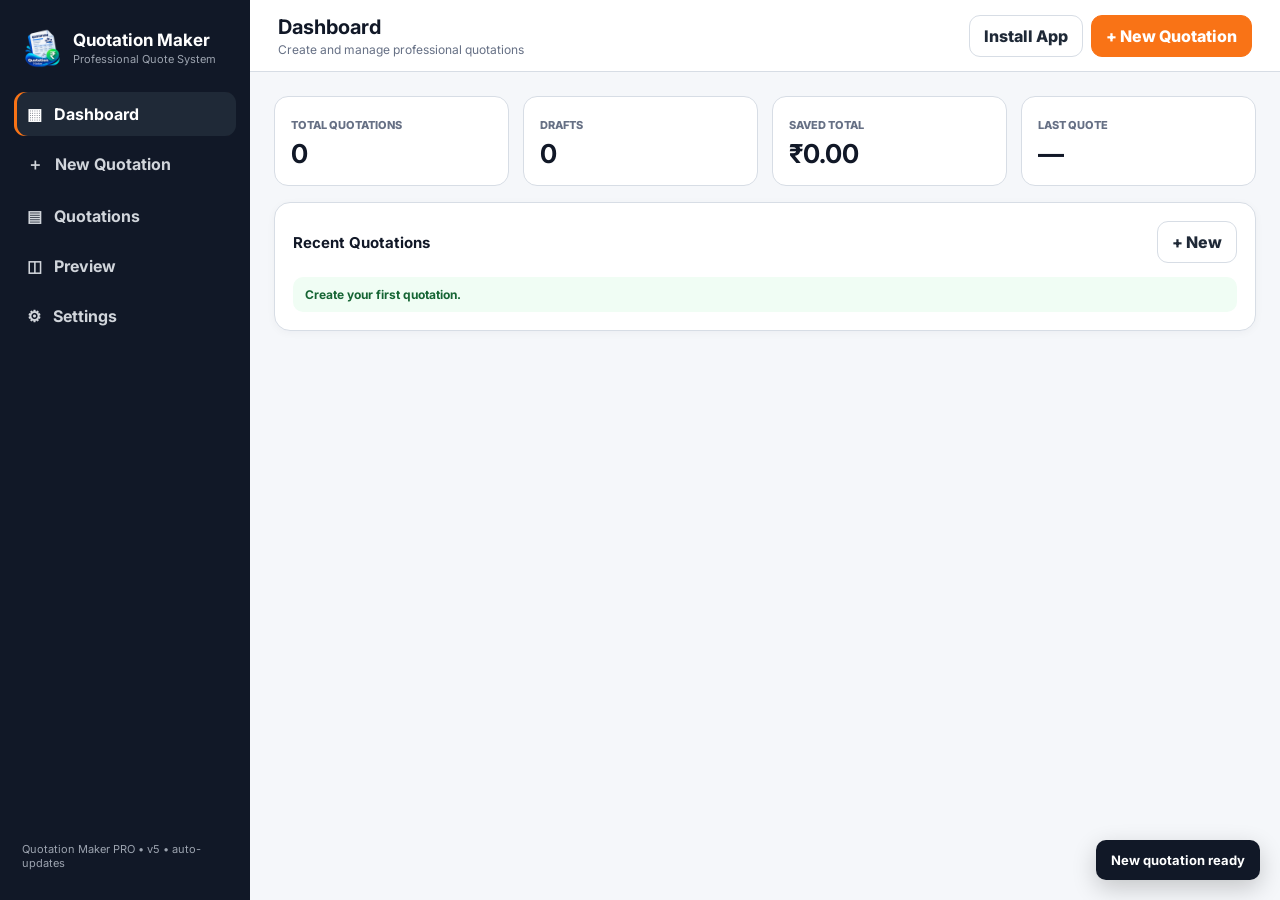
==== commit 360fd4e8: "Add files via upload" ====
--- a/index.html
+++ b/index.html
@@ -10,7 +10,7 @@
 <link rel="manifest" href="manifest.webmanifest">
 <link rel="icon" href="favicon-64.png">
 <link rel="apple-touch-icon" href="apple-touch-icon.png">
-<title>Quotation Maker</title>
+<link rel="preconnect" href="https://fonts.googleapis.com"><link rel="preconnect" href="https://fonts.gstatic.com" crossorigin><link href="https://fonts.googleapis.com/css2?family=Inter:wght@400;500;600;700;800;900&display=swap" rel="stylesheet"><title>Quotation Maker PRO</title>
 <style>
 :root{--orange:#f97316;--orange2:#ea580c;--bg:#f4f6f8;--card:#fff;--text:#111827;--muted:#667085;--line:#e5e7eb;--soft:#fff7ed;--danger:#dc2626;--green:#15803d;--radius:16px}
 *{box-sizing:border-box}html,body{margin:0;padding:0;background:var(--bg);color:var(--text);font-family:Inter,ui-sans-serif,system-ui,-apple-system,BlinkMacSystemFont,"Segoe UI",Arial,sans-serif;-webkit-text-size-adjust:100%}button,input,select,textarea{font:inherit}button{cursor:pointer}.hidden{display:none!important}
@@ -20,6 +20,77 @@
 @media(max-width:1000px){.sidebar{display:none}.main{margin:0;width:100%;padding-bottom:76px}.topbar{height:64px;padding:0 14px}.topbar-title h1{font-size:17px}.topbar-title p{display:none}.top-actions .secondary{display:none}.content{padding:12px}.grid{grid-template-columns:1fr}.dashboard-grid{grid-template-columns:repeat(2,1fr)}.settings-grid{grid-template-columns:1fr}.mobile-bottom{display:grid;grid-template-columns:repeat(4,1fr);position:fixed;z-index:30;left:0;right:0;bottom:0;background:#fff;border-top:1px solid var(--line);padding:7px 6px calc(7px + env(safe-area-inset-bottom));box-shadow:0 -4px 15px rgba(0,0,0,.06)}.mobile-bottom button{border:0;background:none;padding:6px 2px;color:#667085;font-size:10px;font-weight:800}.mobile-bottom button.active{color:var(--orange)}.mobile-bottom .mi{display:block;font-size:20px;line-height:22px}.form-grid.three{grid-template-columns:1fr}.quote-sheet{padding:20px}.quote-head{gap:10px}.quote-badge{min-width:135px}.quote-bottom{grid-template-columns:1fr}.qr-box{align-items:flex-start}.qr-box img{width:110px;height:110px}}
 @media(max-width:620px){.topbar{padding:0 10px}.top-actions{gap:5px}.btn{padding:9px 10px}.content{padding:9px}.card{padding:13px;border-radius:13px}.form-grid{grid-template-columns:1fr}.full{grid-column:auto}.dashboard-grid{gap:8px}.stat{padding:12px}.stat strong{font-size:21px}.install-banner{align-items:flex-start;flex-direction:column}.quote-page{padding:0}.quote-sheet{box-shadow:none;border:0;min-height:100vh;padding:18px 14px}.quote-head{display:block}.quote-badge{margin-top:10px}.quote-info{grid-template-columns:1fr}.quote-brand h1{font-size:18px}.quote-table{font-size:8px}.quote-table th,.quote-table td{padding:5px 4px}.quote-payment img{width:76px;height:76px}}
 @media print{body{background:#fff}.sidebar,.topbar,.mobile-bottom,.no-print{display:none!important}.main{margin:0;width:100%}.content{padding:0}.page{display:none!important}.page.print-page{display:block!important}.quote-page{padding:0;background:#fff}.quote-sheet{box-shadow:none;border:0;max-width:none;margin:0;padding:14mm;color:#111} @page{size:A4;margin:0}}
+
+/* V5 systematic editor + exact quotation styling */
+:root{--orange:#f97316;--orange2:#ea580c;--bg:#f5f7fa;--card:#fff;--text:#111827;--muted:#667085;--line:#d7dde5;--soft:#fff7ed;--navy:#0b1d41;--gold:#d6b56b}
+html,body,*{font-family:Inter,Arial,Helvetica,sans-serif!important}
+.editor-card{padding:20px!important}
+.form-grid.large-gap{gap:16px}
+.field input,.field select,.field textarea{min-height:44px;font-size:15px!important}
+.field label{font-size:12px!important}
+.items table{min-width:900px}
+.items th{font-size:12px;padding:12px}
+.items td{padding:9px}
+.items input,.items select{min-height:40px;font-size:14px!important}
+.stepper{display:flex;align-items:center;gap:4px}
+.stepper input{width:58px!important;text-align:center}
+.stepper button{width:32px;height:32px;border:1px solid #cbd5e1;background:#fff;border-radius:8px;font-weight:900;font-size:17px;line-height:1}
+.catalog-list{display:grid;gap:8px;margin-top:12px}
+.catalog-row{display:grid;grid-template-columns:minmax(0,1fr) 110px 110px 40px;gap:8px;align-items:center;border:1px solid var(--line);border-radius:10px;padding:8px;background:#fafafa}
+.catalog-row input,.catalog-row select{width:100%;border:1px solid #d1d5db;border-radius:8px;padding:9px}
+.catalog-add{display:grid;grid-template-columns:minmax(0,1fr) 110px 110px auto;gap:8px;align-items:end;margin-top:10px}
+.setting-card h3{font-size:15px}
+.settings-help{font-size:11px;color:var(--muted);margin-top:6px;line-height:1.4}
+.quote-shell{font-family:Inter,Arial,Helvetica,sans-serif}
+.quote-reference{font-size:11px}
+.quote-section-title2{background:#f8fafc;border-bottom:1px solid #cbd5e1;padding:7px 9px;font-weight:900;font-size:10px;letter-spacing:.04em}
+.quote-box{border:1px solid #cbd5e1;border-radius:5px;overflow:hidden}
+.quote-box-body{padding:9px}
+.quote-table2{width:100%;border-collapse:collapse;font-size:9px}
+.quote-table2 th{background:var(--navy);color:#fff;padding:7px 6px;text-align:left;border:1px solid #cbd5e1}
+.quote-table2 td{padding:6px;border:1px solid #cbd5e1}
+.quote-totalbar{background:var(--navy);color:#fff;font-weight:900;padding:8px 10px;display:flex;justify-content:space-between}
+.quote-a4{background:#fff;max-width:820px;margin:auto;border:1px solid #cbd5e1;padding:22px;font-family:Inter,Arial,Helvetica,sans-serif}
+.quote-a4 .qhead{display:flex;justify-content:space-between;gap:18px;border-bottom:1px solid #0b1d41;padding-bottom:8px}
+.quote-a4 .qbrand{flex:1}
+.quote-a4 .qbrand h1{font-size:15px;margin:0 0 2px;letter-spacing:.02em}
+.quote-a4 .qbrand p{font-size:8px;line-height:11px;margin:1px 0}
+.quote-a4 .qref{width:170px;border:1px solid #cbd5e1;border-radius:4px;padding:8px;font-size:8px;line-height:12px}
+.quote-a4 .qref strong{font-size:9px}
+.quote-a4 .qgrid2{display:grid;grid-template-columns:1fr 1fr;gap:8px;margin-top:9px}
+.quote-a4 .qmini{border:1px solid #cbd5e1;border-radius:4px;overflow:hidden}
+.quote-a4 .qtitle{background:#f8fafc;border-bottom:1px solid #cbd5e1;padding:6px 8px;font-size:8px;font-weight:900}
+.quote-a4 .qbody{padding:7px 8px;font-size:8px;line-height:12px}
+.quote-a4 .qbody b{font-weight:800}
+.quote-a4 .qtable{width:100%;border-collapse:collapse;font-size:8px}
+.quote-a4 .qtable th{background:var(--navy);color:#fff;padding:6px 5px;border:1px solid #cbd5e1}
+.quote-a4 .qtable td{padding:6px 5px;border:1px solid #cbd5e1}
+.quote-a4 .qsummary{display:grid;grid-template-columns:1fr 1fr;gap:8px;margin-top:8px}
+.quote-a4 .qsummarybox{border:1px solid #cbd5e1;border-radius:4px;overflow:hidden}
+.quote-a4 .qrows{padding:7px 8px;font-size:8px;line-height:13px}
+.quote-a4 .qgrand{background:var(--navy);color:#fff;padding:7px 8px;font-size:10px;font-weight:900;display:flex;justify-content:space-between}
+.quote-a4 .qpay{display:grid;grid-template-columns:90px 1fr;gap:10px;align-items:center}
+.quote-a4 .qpay img{width:82px;height:82px;border:1px solid #cbd5e1}
+.quote-a4 .qpaytext{font-size:8px;line-height:12px}
+.quote-a4 .qbanner{margin-top:8px}
+.quote-a4 .qbanner img{display:block;width:100%;max-height:105px;object-fit:cover;border:1px solid #cbd5e1}
+.quote-a4 .qterms{font-size:8px;line-height:12px}
+.quote-a4 .qfooter{border-top:1px solid #cbd5e1;margin-top:9px;padding-top:8px;text-align:right;font-size:7px;line-height:10px}
+.quote-a4 .signature{margin-top:5px;display:inline-block;text-align:center}
+.quote-a4 .signature img{display:block;max-width:110px;max-height:45px;margin-left:auto}
+@media(max-width:620px){
+ .editor-card{padding:15px!important}
+ .catalog-row{grid-template-columns:1fr 1fr 1fr 40px}
+ .catalog-add{grid-template-columns:1fr 1fr 1fr}
+ .catalog-add .btn{grid-column:1/-1}
+ .quote-a4{padding:14px;border:0;max-width:none}
+ .quote-a4 .qhead{display:block}
+ .quote-a4 .qref{width:auto;margin-top:7px}
+ .quote-a4 .qgrid2,.quote-a4 .qsummary{grid-template-columns:1fr}
+ .quote-a4 .qtable{font-size:7px}
+ .quote-a4 .qtable th,.quote-a4 .qtable td{padding:4px 3px}
+ .quote-a4 .qpay{grid-template-columns:80px 1fr}
+}
 </style>
 </head>
 <body>
@@ -33,13 +104,13 @@
     <button data-page="preview">◫ &nbsp; Preview</button>
     <button data-page="settings">⚙ &nbsp; Settings</button>
   </nav>
-  <div class="sidebar-bottom">Cloud quotation app • auto-updates</div>
+  <div class="sidebar-bottom">Quotation Maker PRO • v5 • auto-updates</div>
 </aside>
 <main class="main">
 <header class="topbar"><div class="topbar-title"><h1 id="pageTitle">Dashboard</h1><p id="pageSub">Create and manage professional quotations</p></div><div class="top-actions"><button class="btn secondary" id="installBtn">Install App</button><button class="btn primary" id="newTop">+ New Quotation</button></div></header>
 <div class="content">
 <section class="page active" id="page-dashboard">
- <div id="updateNotice" class="install-banner hidden"><div><strong>New app version available.</strong><div style="font-size:12px;margin-top:2px">Update once — your saved quotations stay on this device.</div></div><button class="btn primary" id="updateBtn">Update</button></div>
+ <div id="updateNotice" class="install-banner hidden"><div><strong>New app version available.</strong><div style="font-size:12px;margin-top:2px">Update once — your quotations and settings stay on this device.</div></div><button class="btn primary" id="updateBtn">Update</button></div>
  <div class="dashboard-grid"><div class="stat"><span>TOTAL QUOTATIONS</span><strong id="statTotal">0</strong></div><div class="stat"><span>DRAFTS</span><strong id="statDraft">0</strong></div><div class="stat"><span>SAVED TOTAL</span><strong id="statValue">₹0</strong></div><div class="stat"><span>LAST QUOTE</span><strong id="statLast">—</strong></div></div>
  <div class="card recent"><div class="section-title"><h2>Recent Quotations</h2><button class="btn" id="newDash">+ New</button></div><div id="recentList" class="list"></div></div>
 </section>
@@ -58,15 +129,15 @@
     <div class="section-title"><h2>Guest & Stay Details</h2></div>
     <div class="form-grid">
       <div class="field"><label>Guest Full Name</label><input id="guestName"></div><div class="field"><label>Mobile Number</label><input id="guestMobile"></div>
-      <div class="field full"><label>Email Address</label><input id="guestEmail" type="email"></div>
+      <div class="field"><label>Email Address</label><input id="guestEmail" type="email"></div><div class="field"><label>Agency / Company</label><input id="agency" placeholder="Travel Agency"></div>
       <div class="field"><label>Check-in</label><input id="checkIn" type="date"></div><div class="field"><label>Check-out</label><input id="checkOut" type="date"></div>
       <div class="field"><label>Nights</label><input id="nights" type="number" min="1" value="1"></div><div class="field"><label>Pax</label><input id="pax" placeholder="2 Adults, 1 Child"></div>
-      <div class="field"><label>Meal Plan</label><input id="mealPlan" placeholder="CP (Breakfast Included)"></div><div class="field"><label>Room Category</label><input id="roomCategory" placeholder="Deluxe AC Room"></div>
+      <div class="field"><label>Meal Plan</label><input id="mealPlan" placeholder="CP (Breakfast Included)"></div><div class="field"><label>Room Category</label><select id="roomCategory"></select></div>
     </div>
    </div>
    <div class="card" style="margin-top:14px">
     <div class="section-title"><h2>Itemized Rate & Charges</h2><button class="btn" id="addItem">+ Add Item</button></div>
-    <div class="items"><table><thead><tr><th>Description</th><th>Plan</th><th style="width:80px">Rooms</th><th style="width:80px">Nights</th><th style="width:130px">Rate/Night</th><th style="width:130px">Amount</th><th style="width:45px"></th></tr></thead><tbody id="itemBody"></tbody></table></div>
+    <div class="items"><table><thead><tr><th>Description / Category</th><th>Plan</th><th style="width:145px">Rooms / Qty</th><th style="width:145px">Nights</th><th style="width:130px">Rate</th><th style="width:130px">Amount</th><th style="width:45px"></th></tr></thead><tbody id="itemBody"></tbody></table></div>
    </div>
    <div class="card" style="margin-top:14px">
     <div class="section-title"><h2>Discount & Tax</h2></div>
@@ -84,26 +155,109 @@
     <div class="qr-box" style="margin-top:12px"><img id="qrImg" alt="Payment QR"><div class="qr-meta"><strong id="qrAmount">₹0</strong><small id="qrText">Scan to pay</small></div></div>
    </div>
    <div class="card" style="margin-top:14px"><div class="section-title"><h2>Quotation Summary</h2></div><div class="totals"><div><span>Subtotal</span><strong id="sumSubtotal">₹0</strong></div><div><span>Discount</span><strong id="sumDiscount">₹0</strong></div><div><span>Tax / GST</span><strong id="sumTax">₹0</strong></div><div><span>Other Charges</span><strong id="sumOther">₹0</strong></div><div><span>Grand Total</span><strong id="sumGrand">₹0</strong></div></div></div>
-   <div class="card" style="margin-top:14px"><div class="section-title"><h2>Actions</h2></div><div class="toolbar"><button class="btn primary" id="saveBtn">Save Quotation</button><button class="btn dark" id="previewBtn">Preview</button><button class="btn" id="emailBtn">Copy Email HTML</button><button class="btn" id="printBtn">Print / PDF</button></div></div>
+   <div class="card" style="margin-top:14px"><div class="section-title"><h2>Actions</h2></div><div class="toolbar"><button class="btn primary" id="saveBtn">Save Quotation</button><button class="btn dark" id="previewBtn">Preview</button><button class="btn" id="emailBtn">Copy Email Quotation</button><button class="btn" id="printBtn">Print / PDF</button></div></div>
   </div>
  </div>
 </section>
 <section class="page" id="page-quotations"><div class="card"><div class="section-title"><h2>All Quotations</h2><button class="btn primary" id="newList">+ New Quotation</button></div><div class="field" style="margin-bottom:12px"><input id="searchQuotes" placeholder="Search by quotation ref or guest name"></div><div id="quoteList" class="list"></div></div></section>
 <section class="page" id="page-preview"><div class="quote-page" id="quotePreview"></div></section>
-<section class="page" id="page-settings"><div class="settings-grid">
- <div class="setting-card"><h3>Property Details</h3><div class="form-grid"><div class="field full"><label>Hotel / Resort Name</label><input id="sName"></div><div class="field full"><label>Address</label><input id="sAddress"></div><div class="field"><label>Phone</label><input id="sPhone"></div><div class="field"><label>Email</label><input id="sEmail"></div><div class="field"><label>GSTIN / Tax ID</label><input id="sGst"></div><div class="field"><label>Website</label><input id="sWebsite"></div></div></div>
- <div class="setting-card"><h3>Payment Details</h3><div class="form-grid"><div class="field full"><label>UPI ID</label><input id="sUpi"></div><div class="field"><label>Account Name</label><input id="sAccount"></div><div class="field"><label>Bank Details</label><input id="sBank"></div><div class="field"><label>Default Tax %</label><input id="sTax" type="number" step="0.01"></div><div class="field"><label>Quotation Prefix</label><input id="sPrefix"></div></div></div>
- <div class="setting-card"><h3>Default Content</h3><div class="field"><label>Default Terms</label><textarea id="sTerms"></textarea></div><div class="field" style="margin-top:10px"><label>Default Note</label><textarea id="sNote"></textarea></div></div>
- <div class="setting-card"><h3>Branding</h3><label class="file-btn">Upload Promo Banner<input id="bannerFile" type="file" accept="image/*" hidden></label><img id="bannerPreview" class="preview hidden"><div style="height:10px"></div><label class="file-btn">Upload Signature<input id="sigFile" type="file" accept="image/*" hidden></label><img id="sigPreview" class="preview hidden"></div>
- </div><div class="card" style="margin-top:16px"><button class="btn primary" id="saveSettings">Save Settings</button><button class="btn" id="resetSettings" style="margin-left:8px">Reset Defaults</button></div></section>
+<section class="page" id="page-settings">
+ <div class="settings-grid">
+  <div class="setting-card">
+   <h3>Property Details</h3>
+   <div class="form-grid">
+    <div class="field full"><label>Hotel / Resort Name</label><input id="sName"></div>
+    <div class="field full"><label>Address</label><input id="sAddress"></div>
+    <div class="field"><label>Phone</label><input id="sPhone"></div>
+    <div class="field"><label>Email</label><input id="sEmail"></div>
+    <div class="field"><label>GSTIN / Tax ID</label><input id="sGst"></div>
+    <div class="field"><label>Website</label><input id="sWebsite"></div>
+   </div>
+  </div>
+  <div class="setting-card">
+   <h3>Payment & Quotation</h3>
+   <div class="form-grid">
+    <div class="field full"><label>UPI ID</label><input id="sUpi"></div>
+    <div class="field"><label>Account Name</label><input id="sAccount"></div>
+    <div class="field"><label>Bank Details</label><input id="sBank"></div>
+    <div class="field"><label>Default Tax %</label><input id="sTax" type="number" step="0.01"></div>
+    <div class="field"><label>Quotation Prefix</label><input id="sPrefix"></div>
+   </div>
+  </div>
+  <div class="setting-card">
+   <h3>Room Categories</h3>
+   <div class="settings-help">These options appear in the quotation form. Rate is the default rate; you can still edit it in the quotation.</div>
+   <div id="roomCatalog" class="catalog-list"></div>
+   <div class="catalog-add">
+    <div class="field"><label>Name</label><input id="newRoomName" placeholder="Deluxe"></div>
+    <div class="field"><label>Plan</label><select id="newRoomPlan"></select></div>
+    <div class="field"><label>Default Rate</label><input id="newRoomRate" type="number" min="0" placeholder="5650"></div>
+    <button class="btn primary" id="addRoomCategory">+ Add Room</button>
+   </div>
+  </div>
+  <div class="setting-card">
+   <h3>Extra Items / Add-ons</h3>
+   <div class="settings-help">Examples: Extra Mattress, Breakfast, Lunch, Dinner, Transfer, etc. These appear in the item description dropdown.</div>
+   <div id="extraCatalog" class="catalog-list"></div>
+   <div class="catalog-add">
+    <div class="field"><label>Name</label><input id="newExtraName" placeholder="Extra Mattress"></div>
+    <div class="field"><label>Plan</label><select id="newExtraPlan"></select></div>
+    <div class="field"><label>Default Rate</label><input id="newExtraRate" type="number" min="0" placeholder="1800"></div>
+    <button class="btn primary" id="addExtraItem">+ Add Item</button>
+   </div>
+  </div>
+  <div class="setting-card">
+   <h3>Default Content</h3>
+   <div class="field"><label>Default Terms</label><textarea id="sTerms"></textarea></div>
+   <div class="field" style="margin-top:10px"><label>Default Note</label><textarea id="sNote"></textarea></div>
+  </div>
+  <div class="setting-card">
+   <h3>Branding</h3>
+   <label class="file-btn">Upload Promo Banner<input id="bannerFile" type="file" accept="image/*" hidden></label>
+   <img id="bannerPreview" class="preview hidden">
+   <div style="height:10px"></div>
+   <label class="file-btn">Upload Signature<input id="sigFile" type="file" accept="image/*" hidden></label>
+   <img id="sigPreview" class="preview hidden">
+  </div>
+ </div>
+ <div class="card" style="margin-top:16px"><button class="btn primary" id="saveSettings">Save Settings</button><button class="btn" id="resetSettings" style="margin-left:8px">Reset Defaults</button></div>
+</section>
 </div>
 </main>
 </div>
 <nav class="mobile-bottom"><button class="active" data-page="dashboard"><span class="mi">⌂</span>Home</button><button data-page="quotation"><span class="mi">＋</span>New</button><button data-page="quotations"><span class="mi">▤</span>Quotes</button><button data-page="settings"><span class="mi">⚙</span>Settings</button></nav>
 <div id="toast" class="toast hidden"></div>
 <script>
-const KEY='qm_v4_data'; const SETTINGS='qm_v4_settings'; const VERSION='4.0.0';
-const defaultSettings={name:'SHANGRILAS BEACH RESORT',address:'Vijay Nagar, Beach No.5, Swaraj Dweep, South Andaman - 744211',phone:'9474252529',email:'shangrilasbeachresort@gmail.com',gst:'30AAAAA0000A1Z5',website:'',upi:'',account:'',bank:'',tax:12,prefix:'GHR',terms:'1. 50% advance payment is required to confirm the booking.\n2. Standard Check-in: 12:00 PM | Check-out: 10:00 AM.\n3. Free cancellation is allowed up to 48 hours prior to check-in date.\n4. Late cancellation / no-show charges may apply as per the applicable policy.',note:'Quotation is subject to room availability at the time of confirmation.',banner:'',signature:''};
+const KEY='qm_v5_data'; const SETTINGS='qm_v5_settings'; const VERSION='5.0.0';
+const defaultSettings={
+name:'SHANGRILAS BEACH RESORT',
+address:'Vijay Nagar, Beach No.5, Swaraj Dweep, South Andaman - 744211',
+phone:'9474252529',
+email:'shangrilasbeachresort@gmail.com',
+gst:'30AAAAA0000A1Z5',
+website:'www.shangrilasbeachresort.in',
+upi:'',
+account:'',
+bank:'',
+tax:12,
+prefix:'QT',
+terms:'1. Check-in time is 11:00 AM and Check-out time is 08:00 AM. Early check-in and late check-out are subject to room availability.\n2. 50% advance deposit is mandatory to guarantee room reservation. Balance payable upon check-in.\n3. Free cancellation up to 20 days prior to arrival. Cancellations between 7 to 15 days attract 50% charge. No refund within 7 days.\n4. Valid Government Photo ID is mandatory at check-in (Passport, Voter ID, Driving License, Aadhaar). Note: PAN Cards are strictly not accepted as proof of identity.\n5. Festive Date Event Surcharge applies for Mandatory Gala Dinners (Durga Puja, Diwali, Christmas Eve, New Year Eve, Valentine’s Day).',
+note:'Quotation is subject to room availability at the time of confirmation.',
+banner:'',
+signature:'',
+roomCategories:[
+{name:'Deluxe',plan:'MAP',rate:5650},
+{name:'Family',plan:'MAP',rate:8500},
+{name:'Luxury Sea View Villa',plan:'MAP',rate:6500}
+],
+extraItems:[
+{name:'Extra Mattress',plan:'MAP',rate:1800},
+{name:'Breakfast',plan:'CP',rate:750},
+{name:'Lunch',plan:'MAP',rate:1200},
+{name:'Dinner',plan:'MAP',rate:1200}
+],
+mealPlans:['CP','MAP','AP','EP']
+};
 let settings=load(SETTINGS,defaultSettings), quotes=load(KEY,[]), current=null, deferredPrompt=null, waitingWorker=null;
 function load(k,f){try{return JSON.parse(localStorage.getItem(k)) ?? f}catch{return f}}
 function save(k,v){localStorage.setItem(k,JSON.stringify(v))}
@@ -115,18 +269,106 @@
 function toast(m){let e=document.getElementById('toast');e.textContent=m;e.classList.remove('hidden');clearTimeout(window.__t);window.__t=setTimeout(()=>e.classList.add('hidden'),2200)}
 function setVal(id,v){let e=document.getElementById(id); if(e)e.value=v??''}
 function getVal(id){return document.getElementById(id)?.value??''}
-function emptyQuote(){return {id:crypto.randomUUID(),ref:ref(),issueDate:today(),validUntil:addDays(today(),7),status:'PROVISIONAL',guestName:'',guestMobile:'',guestEmail:'',checkIn:'',checkOut:'',nights:1,pax:'',mealPlan:'CP (Breakfast Included)',roomCategory:'',discountPct:0,taxPct:Number(settings.tax)||0,otherCharges:0,note:settings.note,terms:settings.terms,qrMode:'total',qrValue:50,items:[{description:'Room Accommodation',plan:'CP',rooms:1,nights:1,rate:0}]}}
-function bindQuote(q){current=q;['qRef','issueDate','validUntil','bookingStatus','guestName','guestMobile','guestEmail','checkIn','checkOut','nights','pax','mealPlan','roomCategory','discountPct','taxPct','otherCharges','note','terms','qrMode','qrValue'].forEach(k=>setVal(k,q[k])); document.getElementById('itemBody').innerHTML=''; q.items.forEach(addItemRow); calc(); updateQR();}
-function readQuote(){if(!current) current=emptyQuote(); current={...current,ref:getVal('qRef'),issueDate:getVal('issueDate'),validUntil:getVal('validUntil'),status:getVal('bookingStatus'),guestName:getVal('guestName'),guestMobile:getVal('guestMobile'),guestEmail:getVal('guestEmail'),checkIn:getVal('checkIn'),checkOut:getVal('checkOut'),nights:Number(getVal('nights'))||1,pax:getVal('pax'),mealPlan:getVal('mealPlan'),roomCategory:getVal('roomCategory'),discountPct:Number(getVal('discountPct'))||0,taxPct:Number(getVal('taxPct'))||0,otherCharges:Number(getVal('otherCharges'))||0,note:getVal('note'),terms:getVal('terms'),qrMode:getVal('qrMode'),qrValue:Number(getVal('qrValue'))||0,items:[...document.querySelectorAll('#itemBody tr')].map(tr=>({description:tr.querySelector('.desc').value,plan:tr.querySelector('.plan').value,rooms:Number(tr.querySelector('.rooms').value)||0,nights:Number(tr.querySelector('.nts').value)||0,rate:Number(tr.querySelector('.rate').value)||0}))};return current}
-function addItemRow(item={description:'',plan:'CP',rooms:1,nights:Number(getVal('nights'))||1,rate:0}){let tr=document.createElement('tr');tr.innerHTML=`<td><input class="desc" value="${esc(item.description)}"></td><td><input class="plan" value="${esc(item.plan)}"></td><td><input class="rooms" type="number" min="0" value="${item.rooms}"></td><td><input class="nts" type="number" min="0" value="${item.nights}"></td><td><input class="rate" type="number" min="0" value="${item.rate}"></td><td class="num amount">₹0.00</td><td><button class="btn danger remove" type="button">×</button></td>`;document.getElementById('itemBody').appendChild(tr);tr.querySelectorAll('input').forEach(x=>x.addEventListener('input',calc));tr.querySelector('.remove').onclick=()=>{tr.remove();calc()};calc()}
+function catalogOptions(selected=''){
+ let rooms=settings.roomCategories||[], extras=settings.extraItems||[];
+ let opts=`<option value="">Select item</option>`;
+ rooms.forEach(x=>opts+=`<option value="${esc(x.name)}" ${x.name===selected?'selected':''}>${esc(x.name)}</option>`);
+ if(extras.length) opts+=`<option disabled>──────── Add-ons ────────</option>`;
+ extras.forEach(x=>opts+=`<option value="${esc(x.name)}" ${x.name===selected?'selected':''}>${esc(x.name)}</option>`);
+ opts+=`<option value="__custom__" ${selected==='__custom__'?'selected':''}>Custom Item</option>`;
+ return opts;
+}
+function roomOptions(selected=''){
+ let rooms=settings.roomCategories||[];
+ return `<option value="">Select room category</option>`+rooms.map(x=>`<option value="${esc(x.name)}" ${x.name===selected?'selected':''}>${esc(x.name)}</option>`).join('');
+}
+function catalogFind(name){
+ return [...(settings.roomCategories||[]),...(settings.extraItems||[])].find(x=>x.name===name);
+}
+function fillDynamicOptions(){
+ let room=document.getElementById('roomCategory'); if(room) room.innerHTML=roomOptions(getVal('roomCategory'));
+ let plans=(settings.mealPlans||['CP','MAP','AP','EP']).map(x=>`<option value="${esc(x)}">${esc(x)}</option>`).join('');
+ ['newRoomPlan','newExtraPlan'].forEach(id=>{let e=document.getElementById(id);if(e)e.innerHTML=plans});
+ document.querySelectorAll('#itemBody .desc').forEach(sel=>{
+   let current=sel.value;
+   sel.innerHTML=catalogOptions(current);
+ });
+ document.querySelectorAll('#itemBody .plan').forEach(sel=>{
+   let current=sel.value;
+   sel.innerHTML=(settings.mealPlans||['CP','MAP','AP','EP']).map(x=>`<option ${x===current?'selected':''}>${esc(x)}</option>`).join('')+`<option ${!(settings.mealPlans||[]).includes(current)?'selected':''}>${esc(current)}</option>`;
+ });
+ renderCatalogSettings();
+}
+function emptyQuote(){return {id:crypto.randomUUID(),ref:ref(),issueDate:today(),validUntil:addDays(today(),7),status:'PROVISIONAL',guestName:'',guestMobile:'',guestEmail:'',agency:'',checkIn:'',checkOut:'',nights:1,pax:'',mealPlan:'CP',roomCategory:(settings.roomCategories?.[0]?.name||''),discountPct:0,taxPct:Number(settings.tax)||0,otherCharges:0,note:settings.note,terms:settings.terms,qrMode:'total',qrValue:50,items:[{description:(settings.roomCategories?.[0]?.name||'Room Accommodation'),plan:(settings.roomCategories?.[0]?.plan||'CP'),rooms:1,nights:1,rate:Number(settings.roomCategories?.[0]?.rate)||0}]}}
+function bindQuote(q){
+ current=q;
+ fillDynamicOptions();
+ ['qRef','issueDate','validUntil','bookingStatus','guestName','guestMobile','guestEmail','agency','checkIn','checkOut','nights','pax','mealPlan','roomCategory','discountPct','taxPct','otherCharges','note','terms','qrMode','qrValue'].forEach(k=>setVal(k,q[k]));
+ document.getElementById('itemBody').innerHTML='';
+ (q.items||[]).forEach(addItemRow);
+ calc(); updateQR();
+}
+function readQuote(){
+ if(!current) current=emptyQuote();
+ current={...current,ref:getVal('qRef'),issueDate:getVal('issueDate'),validUntil:getVal('validUntil'),status:getVal('bookingStatus'),guestName:getVal('guestName'),guestMobile:getVal('guestMobile'),guestEmail:getVal('guestEmail'),agency:getVal('agency'),checkIn:getVal('checkIn'),checkOut:getVal('checkOut'),nights:Number(getVal('nights'))||1,pax:getVal('pax'),mealPlan:getVal('mealPlan'),roomCategory:getVal('roomCategory'),discountPct:Number(getVal('discountPct'))||0,taxPct:Number(getVal('taxPct'))||0,otherCharges:Number(getVal('otherCharges'))||0,note:getVal('note'),terms:getVal('terms'),qrMode:getVal('qrMode'),qrValue:Number(getVal('qrValue'))||0,items:[...document.querySelectorAll('#itemBody tr')].map(tr=>({description:tr.querySelector('.desc').value,plan:tr.querySelector('.plan').value,rooms:Number(tr.querySelector('.rooms').value)||0,nights:Number(tr.querySelector('.nts').value)||0,rate:Number(tr.querySelector('.rate').value)||0}))};
+ return current;
+}
+function stepper(value, cls, min=0){
+ return `<div class="stepper"><button type="button" class="minus" data-cls="${cls}">−</button><input class="${cls}" type="number" min="${min}" value="${value}"><button type="button" class="plus" data-cls="${cls}">+</button></div>`;
+}
+function addItemRow(item={description:(settings.roomCategories?.[0]?.name||''),plan:(settings.roomCategories?.[0]?.plan||'CP'),rooms:1,nights:Number(getVal('nights'))||1,rate:Number(settings.roomCategories?.[0]?.rate)||0}){
+ let tr=document.createElement('tr');
+ tr.innerHTML=`<td><select class="desc">${catalogOptions(item.description)}</select></td><td><select class="plan">${(settings.mealPlans||['CP','MAP','AP','EP']).map(x=>`<option ${x===item.plan?'selected':''}>${esc(x)}</option>`).join('')}</select></td><td>${stepper(item.rooms,'rooms')}</td><td>${stepper(item.nights,'nts')}</td><td><input class="rate" type="number" min="0" value="${item.rate}"></td><td class="num amount">₹0.00</td><td><button class="btn danger remove" type="button">×</button></td>`;
+ document.getElementById('itemBody').appendChild(tr);
+ tr.querySelector('.desc').addEventListener('change',e=>{
+   let c=catalogFind(e.target.value);
+   if(c){tr.querySelector('.plan').value=c.plan;tr.querySelector('.rate').value=c.rate}
+   calc();
+ });
+ tr.querySelectorAll('input,select').forEach(x=>x.addEventListener('input',calc));
+ tr.querySelectorAll('.minus,.plus').forEach(btn=>btn.onclick=()=>{
+   let input=tr.querySelector('.'+btn.dataset.cls), v=Number(input.value)||0;
+   input.value=Math.max(0,v+(btn.classList.contains('plus')?1:-1));
+   input.dispatchEvent(new Event('input',{bubbles:true}));
+ });
+ tr.querySelector('.remove').onclick=()=>{tr.remove();calc()};
+ calc();
+}
 function calc(){let sub=0;document.querySelectorAll('#itemBody tr').forEach(tr=>{let a=(Number(tr.querySelector('.rooms').value)||0)*(Number(tr.querySelector('.nts').value)||0)*(Number(tr.querySelector('.rate').value)||0);tr.querySelector('.amount').textContent=money(a);sub+=a});let dis=sub*(Number(getVal('discountPct'))||0)/100;let taxable=sub-dis;let tax=taxable*(Number(getVal('taxPct'))||0)/100;let other=Number(getVal('otherCharges'))||0;let grand=taxable+tax+other;document.getElementById('sumSubtotal').textContent=money(sub);document.getElementById('sumDiscount').textContent=money(dis);document.getElementById('sumTax').textContent=money(tax);document.getElementById('sumOther').textContent=money(other);document.getElementById('sumGrand').textContent=money(grand);document.getElementById('statusPill').textContent=getVal('bookingStatus')||'DRAFT';document.getElementById('qrModePill').textContent=getVal('qrMode')==='percent'?'PERCENTAGE':getVal('qrMode')==='manual'?'MANUAL':'GRAND TOTAL';updateQR(grand);return {sub,dis,tax,other,grand}}
 function qrAmount(grand){let m=getVal('qrMode');if(m==='percent')return grand*(Number(getVal('qrValue'))||0)/100;if(m==='manual')return Number(getVal('qrValue'))||0;return grand}
 function updateQR(grand){if(grand===undefined){let sub=0;document.querySelectorAll('#itemBody tr').forEach(tr=>sub+=(Number(tr.querySelector('.rooms').value)||0)*(Number(tr.querySelector('.nts').value)||0)*(Number(tr.querySelector('.rate').value)||0));let dis=sub*(Number(getVal('discountPct'))||0)/100;grand=sub-dis+(sub-dis)*(Number(getVal('taxPct'))||0)/100+(Number(getVal('otherCharges'))||0)}let amt=qrAmount(grand),upi=settings.upi||'example@upi';let data=`upi://pay?pa=${encodeURIComponent(upi)}&pn=${encodeURIComponent(settings.name)}&am=${amt.toFixed(2)}&cu=INR&tn=${encodeURIComponent(getVal('qRef')||'Quotation')}`;document.getElementById('qrImg').src='https://api.qrserver.com/v1/create-qr-code/?size=300x300&margin=8&data='+encodeURIComponent(data);document.getElementById('qrAmount').textContent=money(amt);document.getElementById('qrText').textContent=getVal('qrMode')==='percent'?`${getVal('qrValue')||0}% of Grand Total`:getVal('qrMode')==='manual'?'Manual payment amount':'Full Grand Total';document.getElementById('qrValueLabel').textContent=getVal('qrMode')==='percent'?'Percentage (%)':'Amount (₹)';}
 function saveCurrent(silent=false){let q=readQuote();let idx=quotes.findIndex(x=>x.id===q.id);if(idx>=0)quotes[idx]=q;else quotes.unshift(q);save(KEY,quotes);current=q;document.getElementById('saveState').textContent='Saved';renderLists();if(!silent)toast('Quotation saved');return q}
 function newQuote(){bindQuote(emptyQuote());showPage('quotation');toast('New quotation ready')}
 function showPage(page){document.querySelectorAll('.page').forEach(x=>x.classList.remove('active'));document.getElementById('page-'+page).classList.add('active');document.querySelectorAll('[data-page]').forEach(x=>x.classList.toggle('active',x.dataset.page===page));let titles={dashboard:['Dashboard','Create and manage professional quotations'],quotation:['New Quotation','Build a professional quotation'],quotations:['Quotations','Search and manage saved quotations'],preview:['Quotation Preview','A4-ready customer quotation'],settings:['Settings','Property, payment and branding settings']};document.getElementById('pageTitle').textContent=titles[page][0];document.getElementById('pageSub').textContent=titles[page][1];if(page==='preview')renderPreview();if(page==='quotations')renderLists()}
-document.querySelectorAll('[data-page]').forEach(b=>b.onclick=()=>showPage(b.dataset.page));document.getElementById('newTop').onclick=newQuote;document.getElementById('newDash').onclick=newQuote;document.getElementById('newList').onclick=newQuote;document.getElementById('addItem').onclick=()=>addItemRow();document.getElementById('saveBtn').onclick=()=>saveCurrent();document.getElementById('previewBtn').onclick=()=>{saveCurrent(true);showPage('preview')};document.getElementById('printBtn').onclick=()=>{saveCurrent(true);showPage('preview');setTimeout(()=>window.print(),300)};document.getElementById('emailBtn').onclick=()=>{saveCurrent(true);navigator.clipboard?.writeText(emailHtml(current)).then(()=>toast('Email HTML copied')).catch(()=>fallbackCopy(emailHtml(current)))};
-['discountPct','taxPct','otherCharges','qrMode','qrValue','nights'].forEach(id=>document.getElementById(id).addEventListener('input',()=>{calc();updateQR()}));document.getElementById('qrMode').addEventListener('change',updateQR);
+document.querySelectorAll('[data-page]').forEach(b=>b.onclick=()=>showPage(b.dataset.page));document.getElementById('newTop').onclick=newQuote;document.getElementById('newDash').onclick=newQuote;document.getElementById('newList').onclick=newQuote;document.getElementById('addItem').onclick=()=>addItemRow();document.getElementById('saveBtn').onclick=()=>saveCurrent();document.getElementById('previewBtn').onclick=()=>{saveCurrent(true);showPage('preview')};document.getElementById('printBtn').onclick=()=>{saveCurrent(true);showPage('preview');setTimeout(()=>window.print(),300)};document.getElementById('emailBtn').onclick=async()=>{
+ saveCurrent(true);
+ const htmlEmail=emailHtml(current);
+ const plain=document.createElement('div');plain.innerHTML=htmlEmail;const text=plain.innerText||plain.textContent||'';
+ try{
+   if(navigator.clipboard && window.ClipboardItem){
+     await navigator.clipboard.write([new ClipboardItem({
+       'text/html':new Blob([htmlEmail],{type:'text/html'}),
+       'text/plain':new Blob([text],{type:'text/plain'})
+     })]);
+     toast('Rich quotation copied — paste directly into Gmail/Outlook');
+   }else{fallbackCopy(htmlEmail)}
+ }catch(e){fallbackCopy(htmlEmail)}
+};
+['discountPct','taxPct','otherCharges','qrMode','qrValue','nights'].forEach(id=>document.getElementById(id).addEventListener('input',()=>{calc();updateQR()}));
+document.getElementById('roomCategory').addEventListener('change',e=>{
+ const c=(settings.roomCategories||[]).find(x=>x.name===e.target.value);
+ if(c){
+   setVal('mealPlan',c.plan);
+   let first=document.querySelector('#itemBody tr');
+   if(first){
+     first.querySelector('.desc').value=c.name;
+     first.querySelector('.plan').value=c.plan;
+     first.querySelector('.rate').value=c.rate;
+   }
+   calc();
+ }
+});
+document.getElementById('qrMode').addEventListener('change',updateQR);
 ['checkIn','checkOut'].forEach(id=>document.getElementById(id).addEventListener('change',()=>{let a=getVal('checkIn'),b=getVal('checkOut');if(a&&b){let n=Math.max(1,Math.round((new Date(b)-new Date(a))/86400000));setVal('nights',n);document.querySelectorAll('.nts').forEach(x=>x.value=n);calc()}}));
 function renderLists(){let list=document.getElementById('quoteList'),recent=document.getElementById('recentList');let arr=[...quotes].sort((a,b)=>(b.issueDate||'').localeCompare(a.issueDate||''));let html=arr.map(q=>`<div class="list-row"><div><strong>${esc(q.ref)}</strong><small>${esc(q.guestName||'No guest')} • ${esc(q.issueDate||'')}</small></div><div><b>${money(totalOf(q))}</b> <button class="btn" onclick="openQuote('${q.id}')">Open</button></div></div>`).join('');list.innerHTML=html||'<div class="notice">No saved quotations yet.</div>';recent.innerHTML=arr.slice(0,5).map(q=>`<div class="list-row"><div><strong>${esc(q.ref)}</strong><small>${esc(q.guestName||'No guest')}</small></div><b>${money(totalOf(q))}</b></div>`).join('')||'<div class="notice">Create your first quotation.</div>';document.getElementById('statTotal').textContent=arr.length;document.getElementById('statDraft').textContent=arr.filter(q=>q.status==='PROVISIONAL'||q.status==='HOLD').length;document.getElementById('statValue').textContent=money(arr.reduce((s,q)=>s+totalOf(q),0));document.getElementById('statLast').textContent=arr[0]?.ref||'—'}
 function totalOf(q){let sub=(q.items||[]).reduce((s,i)=>s+(+i.rooms||0)*(+i.nights||0)*(+i.rate||0),0);let dis=sub*(+q.discountPct||0)/100;return sub-dis+(sub-dis)*(+q.taxPct||0)/100+(+q.otherCharges||0)}
@@ -136,14 +378,112 @@
 function totalOfParts(q){let sub=(q.items||[]).reduce((s,i)=>s+(+i.rooms||0)*(+i.nights||0)*(+i.rate||0),0),dis=sub*(+q.discountPct||0)/100,tax=(sub-dis)*(+q.taxPct||0)/100,other=+q.otherCharges||0;return {sub,dis,tax,other,grand:sub-dis+tax+other}}
 function qrAmountFor(q,grand){return q.qrMode==='percent'?grand*(+q.qrValue||0)/100:q.qrMode==='manual'?(+q.qrValue||0):grand}
 function qrUrlFor(q,amt){let data=`upi://pay?pa=${encodeURIComponent(settings.upi||'example@upi')}&pn=${encodeURIComponent(settings.name)}&am=${amt.toFixed(2)}&cu=INR&tn=${encodeURIComponent(q.ref)}`;return 'https://api.qrserver.com/v1/create-qr-code/?size=300x300&margin=8&data='+encodeURIComponent(data)}
-function renderPreview(){let q=readQuote();let t=previewData(q), lines=(q.items||[]).map(i=>`<tr><td>${esc(i.description)}</td><td>${esc(i.plan)}</td><td>${i.rooms}</td><td>${i.nights}</td><td style="text-align:right">${money(i.rate)}</td><td style="text-align:right;font-weight:700">${money(i.rooms*i.nights*i.rate)}</td></tr>`).join('');let terms=esc(q.terms||'').replace(/\n/g,'<br>');document.getElementById('quotePreview').innerHTML=`<article class="quote-sheet"><div class="quote-head"><div class="quote-brand"><h1>${esc(settings.name)}</h1><p>${esc(settings.address)}</p><p><b>Ph:</b> ${esc(settings.phone)} &nbsp; | &nbsp; ${esc(settings.email)}</p>${settings.gst?`<p><b>GSTIN:</b> ${esc(settings.gst)}</p>`:''}</div><div class="quote-badge"><strong>BOOKING QUOTATION</strong><div>Ref: ${esc(q.ref)}</div><div>Issue: ${esc(q.issueDate)}</div><div>Valid Until: ${esc(q.validUntil)}</div><div>Status: ${esc(q.status)}</div></div></div><div class="quote-section"><div class="quote-section-title">GUEST & STAY DETAILS</div><div class="quote-section-body"><div class="quote-info"><div><b>Guest Name</b><br>${esc(q.guestName||'—')}</div><div><b>Mobile</b><br>${esc(q.guestMobile||'—')}</div><div><b>Email</b><br>${esc(q.guestEmail||'—')}</div><div><b>Duration</b><br>${q.nights} Night(s)</div><div><b>Check-in</b><br>${esc(q.checkIn||'—')}</div><div><b>Check-out</b><br>${esc(q.checkOut||'—')}</div><div><b>Guests</b><br>${esc(q.pax||'—')}</div><div><b>Meal Plan</b><br>${esc(q.mealPlan||'—')}</div></div><div style="margin-top:7px;font-size:10px"><b>Room Category:</b> ${esc(q.roomCategory||'—')}</div></div></div><div class="quote-section"><div class="quote-section-title">RATE & CHARGES</div><div class="quote-section-body"><table class="quote-table"><thead><tr><th>Description</th><th>Plan</th><th>Rooms</th><th>Nts</th><th>Rate/Nt</th><th>Amount</th></tr></thead><tbody>${lines}</tbody></table></div></div><div class="quote-bottom"><div class="quote-summary"><strong>QUOTATION SUMMARY</strong><div style="margin-top:8px">Reference: ${esc(q.ref)}<br>Status: ${esc(q.status)}<br>Tax/GST: ${q.taxPct}%</div></div><div class="quote-summary"><div style="display:flex;justify-content:space-between"><span>Subtotal</span><b>${money(t.sub)}</b></div><div style="display:flex;justify-content:space-between;margin-top:5px"><span>Discount</span><b>${money(t.dis)}</b></div><div style="display:flex;justify-content:space-between;margin-top:5px"><span>Tax / GST</span><b>${money(t.tax)}</b></div>${t.other?`<div style="display:flex;justify-content:space-between;margin-top:5px"><span>Other</span><b>${money(t.other)}</b></div>`:''}<div class="grand"><span>GRAND TOTAL</span><span>${money(t.grand)}</span></div></div></div><div class="quote-section"><div class="quote-section-title">PAYMENT INFORMATION</div><div class="quote-section-body quote-payment"><img src="${qrUrlFor(q,t.qr)}"><div><b>QR Payment Amount: ${money(t.qr)}</b><br>Payment Method: UPI / Bank Transfer<br>Account Name: ${esc(settings.account||settings.name)}<br>UPI ID: ${esc(settings.upi||'—')}<br>Bank Details: ${esc(settings.bank||'—')}</div></div></div>${settings.banner?`<div style="margin-top:14px"><img src="${settings.banner}" style="width:100%;max-height:130px;object-fit:cover;border-radius:6px"></div>`:''}<div class="quote-section"><div class="quote-section-title">IMPORTANT NOTE</div><div class="quote-section-body quote-note">${esc(q.note||'—').replace(/\n/g,'<br>')}</div></div><div class="quote-section"><div class="quote-section-title">TERMS & CONDITIONS</div><div class="quote-section-body quote-note">${terms}</div></div><div class="quote-footer">Thank you for choosing ${esc(settings.name)}<br><b>For reservations & assistance: ${esc(settings.phone)} | ${esc(settings.email)}</b>${settings.signature?`<div style="margin-top:8px"><img src="${settings.signature}" style="max-width:130px;max-height:55px"><br>Authorized Signature</div>`:''}</div></article>`}
-function emailHtml(q){let t=previewData(q);let rows=q.items.map(i=>`<tr><td style="padding:7px 6px;border-bottom:1px solid #e5e7eb;font-size:12px;line-height:16px">${esc(i.description)}</td><td style="padding:7px 6px;border-bottom:1px solid #e5e7eb;text-align:center;font-size:12px">${esc(i.plan)}</td><td style="padding:7px 6px;border-bottom:1px solid #e5e7eb;text-align:center;font-size:12px">${i.rooms}</td><td style="padding:7px 6px;border-bottom:1px solid #e5e7eb;text-align:center;font-size:12px">${i.nights}</td><td style="padding:7px 6px;border-bottom:1px solid #e5e7eb;text-align:right;font-size:12px">${money(i.rate)}</td><td style="padding:7px 6px;border-bottom:1px solid #e5e7eb;text-align:right;font-size:12px;font-weight:bold">${money(i.rooms*i.nights*i.rate)}</td></tr>`).join('');let terms=esc(q.terms||'').replace(/\n/g,'<br>');let qr=qrUrlFor(q,t.qr);return `<!doctype html><html><head><meta charset="utf-8"><meta name="viewport" content="width=device-width,initial-scale=1"><meta name="x-apple-disable-message-reformatting"><style>body{margin:0;padding:0;background:#f3f4f6;color:#111827;font-family:Arial,Helvetica,sans-serif;-webkit-text-size-adjust:100%;-ms-text-size-adjust:100%}table{border-collapse:collapse}img{border:0;display:block}a{text-decoration:none}</style></head><body style="margin:0;padding:0;background:#f3f4f6;font-family:Arial,Helvetica,sans-serif;-webkit-text-size-adjust:100%"><table role="presentation" width="100%" cellpadding="0" cellspacing="0" style="width:100%;background:#f3f4f6"><tr><td align="center" style="padding:18px 8px"><table role="presentation" width="720" cellpadding="0" cellspacing="0" style="width:720px;max-width:720px;background:#ffffff;border:1px solid #d1d5db"><tr><td style="padding:18px 20px;border-bottom:3px solid #d4a72c"><table width="100%"><tr><td valign="top"><div style="font-size:19px;line-height:23px;font-weight:800">${esc(settings.name)}</div><div style="font-size:11px;line-height:16px;color:#374151">${esc(settings.address)}</div><div style="font-size:11px;line-height:16px;color:#374151">Ph: ${esc(settings.phone)} &nbsp; | &nbsp; ${esc(settings.email)}</div>${settings.gst?`<div style="font-size:10px;line-height:14px;color:#374151">GSTIN: ${esc(settings.gst)}</div>`:''}</td><td align="right" valign="top"><div style="border:1px solid #111827;border-radius:7px;padding:8px 10px;width:150px;font-size:10px;line-height:15px"><b style="font-size:12px">BOOKING QUOTATION</b><br>Ref: ${esc(q.ref)}<br>Issue: ${esc(q.issueDate)}<br>Valid Until: ${esc(q.validUntil)}<br>Status: ${esc(q.status)}</div></td></tr></table></td></tr><tr><td style="padding:14px 20px;font-size:13px;line-height:19px">Dear Guest,<br>Please find below the quotation and reservation details for your stay.</td></tr><tr><td style="padding:0 20px 12px"><div style="background:#faf6e9;border-top:1px solid #d4a72c;border-bottom:1px solid #d4a72c;padding:7px 8px;font-size:11px;font-weight:bold">GUEST & STAY DETAILS</div><table width="100%" style="font-size:11px;line-height:16px"><tr><td width="50%" style="padding:6px;border-bottom:1px solid #eee"><b>Guest Name</b><br>${esc(q.guestName||'—')}</td><td style="padding:6px;border-bottom:1px solid #eee"><b>Mobile</b><br>${esc(q.guestMobile||'—')}</td></tr><tr><td style="padding:6px;border-bottom:1px solid #eee"><b>Email</b><br>${esc(q.guestEmail||'—')}</td><td style="padding:6px;border-bottom:1px solid #eee"><b>Duration</b><br>${q.nights} Night(s)</td></tr><tr><td style="padding:6px"><b>Check-in</b><br>${esc(q.checkIn||'—')}</td><td style="padding:6px"><b>Check-out</b><br>${esc(q.checkOut||'—')}</td></tr><tr><td style="padding:6px"><b>Guests</b><br>${esc(q.pax||'—')}</td><td style="padding:6px"><b>Meal Plan</b><br>${esc(q.mealPlan||'—')}</td></tr></table><div style="font-size:11px;padding:5px 6px"><b>Room Category:</b> ${esc(q.roomCategory||'—')}</div></td></tr><tr><td style="padding:0 20px 12px"><div style="background:#111827;color:#fff;padding:8px;font-size:10px;font-weight:bold">RATE & CHARGES</div><table width="100%" style="border:1px solid #e5e7eb;font-size:11px"><tr><th align="left" style="padding:7px;background:#111827;color:#fff">Description</th><th style="padding:7px;background:#111827;color:#fff">Plan</th><th style="padding:7px;background:#111827;color:#fff">Rooms</th><th style="padding:7px;background:#111827;color:#fff">Nts</th><th align="right" style="padding:7px;background:#111827;color:#fff">Rate/Nt</th><th align="right" style="padding:7px;background:#111827;color:#fff">Amount</th></tr>${rows}</table></td></tr><tr><td style="padding:0 20px 12px"><table width="100%"><tr><td width="55%" valign="top" style="padding-right:12px"><div style="border:1px solid #d1d5db;padding:10px;font-size:10px;line-height:15px"><b>QUOTATION SUMMARY</b><br>Reference: ${esc(q.ref)}<br>Status: ${esc(q.status)}<br>Tax/GST: ${q.taxPct}%</div></td><td valign="top"><table width="100%" style="font-size:11px"><tr><td>Subtotal</td><td align="right"><b>${money(t.sub)}</b></td></tr><tr><td>Discount</td><td align="right"><b>${money(t.dis)}</b></td></tr><tr><td>Tax / GST</td><td align="right"><b>${money(t.tax)}</b></td></tr>${t.other?`<tr><td>Other Charges</td><td align="right"><b>${money(t.other)}</b></td></tr>`:''}<tr><td colspan="2" style="padding-top:6px"><div style="background:#111827;color:#fff;padding:8px;font-size:12px;font-weight:bold"><table width="100%"><tr><td style="color:#fff">GRAND TOTAL</td><td align="right" style="color:#fff">${money(t.grand)}</td></tr></table></div></td></tr></table></td></tr></table></td></tr><tr><td style="padding:0 20px 12px"><div style="background:#faf6e9;border-top:1px solid #d4a72c;border-bottom:1px solid #d4a72c;padding:7px 8px;font-size:11px;font-weight:bold">PAYMENT INFORMATION</div><table width="100%"><tr><td width="105" valign="top" style="padding:10px 10px 10px 0"><img src="${qr}" width="90" height="90" alt="Payment QR"></td><td valign="top" style="padding:10px 0;font-size:11px;line-height:17px"><b>QR Payment Amount: ${money(t.qr)}</b><br>Payment Method: UPI / Bank Transfer<br>Account Name: ${esc(settings.account||settings.name)}<br>UPI ID: ${esc(settings.upi||'—')}<br>Bank Details: ${esc(settings.bank||'—')}</td></tr></table></td></tr>${settings.banner?`<tr><td style="padding:0 20px 12px"><img src="${settings.banner}" width="680" style="width:680px;max-width:100%;height:auto" alt="Promo"></td></tr>`:''}<tr><td style="padding:0 20px 12px"><div style="background:#faf6e9;border-top:1px solid #d4a72c;border-bottom:1px solid #d4a72c;padding:7px 8px;font-size:11px;font-weight:bold">IMPORTANT NOTE</div><div style="padding:9px 8px;font-size:10px;line-height:15px">${esc(q.note||'—').replace(/\n/g,'<br>')}</div></td></tr><tr><td style="padding:0 20px 18px"><div style="background:#faf6e9;border-top:1px solid #d4a72c;border-bottom:1px solid #d4a72c;padding:7px 8px;font-size:11px;font-weight:bold">TERMS & CONDITIONS</div><div style="padding:9px 8px;font-size:10px;line-height:15px">${terms}</div></td></tr><tr><td align="center" style="padding:12px 20px;border-top:2px solid #d4a72c;font-size:10px;line-height:15px">Thank you for choosing ${esc(settings.name)}<br><b>For reservations & assistance: ${esc(settings.phone)} | ${esc(settings.email)}</b></td></tr></table></td></tr></table></body></html>`}
+function quoteBody(q,t,forEmail=false){
+ let items=(q.items||[]).map(i=>`<tr><td>${esc(i.description)}</td><td>${esc(i.plan)}</td><td style="text-align:center">${i.rooms}</td><td style="text-align:center">${i.nights}</td><td style="text-align:right">${money(i.rate)}</td><td style="text-align:right;font-weight:800">${money(i.rooms*i.nights*i.rate)}</td></tr>`).join('');
+ let terms=esc(q.terms||'').replace(/\n/g,'<br>');
+ let note=esc(q.note||'—').replace(/\n/g,'<br>');
+ let qr=qrUrlFor(q,t.qr);
+ let banner=settings.banner?`<div style="margin-top:8px"><img src="${settings.banner}" alt="Promo Banner" style="display:block;width:100%;max-height:105px;object-fit:cover;border:1px solid #cbd5e1"></div>`:'';
+ let sig=settings.signature?`<div style="margin-top:5px;text-align:right"><img src="${settings.signature}" alt="Authorized Signature" style="display:inline-block;max-width:110px;max-height:45px"><br><span style="font-size:7px">Authorized Signature</span></div>`:'';
+ let W=forEmail?'700px':'820px';
+ let wrap=`width:100%;max-width:${W};margin:0 auto;background:#fff;border:1px solid #cbd5e1;padding:22px;color:#111827;font-family:Inter,Arial,Helvetica,sans-serif;box-sizing:border-box`;
+ return `<article class="quote-a4 quote-shell" style="${wrap}">
+  <div class="qhead" style="display:flex;justify-content:space-between;gap:18px;border-bottom:1px solid #0b1d41;padding-bottom:8px">
+   <div class="qbrand" style="flex:1">
+    <h1 style="font-size:15px;line-height:18px;margin:0 0 2px;font-weight:900">${esc(settings.name)}</h1>
+    <p style="font-size:8px;line-height:11px;margin:1px 0">${esc(settings.gst||'')}</p>
+    <p style="font-size:8px;line-height:11px;margin:1px 0">${esc(settings.address)}</p>
+    <p style="font-size:8px;line-height:11px;margin:1px 0">Phone: ${esc(settings.phone)} · Email: ${esc(settings.email)}</p>
+    ${settings.website?`<p style="font-size:8px;line-height:11px;margin:1px 0">Web: ${esc(settings.website)}</p>`:''}
+   </div>
+   <div class="qref" style="width:170px;border:1px solid #cbd5e1;border-radius:4px;padding:8px;font-size:8px;line-height:12px;box-sizing:border-box">
+    <strong style="font-size:9px">ROOM QUOTATION</strong><br>Ref: ${esc(q.ref)}<br>Date: ${esc(q.issueDate)}<br>Valid Until: ${esc(q.validUntil)}
+   </div>
+  </div>
+  <div class="qgrid2" style="display:grid;grid-template-columns:1fr 1fr;gap:8px;margin-top:9px">
+   <div class="qmini" style="border:1px solid #cbd5e1;border-radius:4px;overflow:hidden">
+    <div class="qtitle" style="background:#f8fafc;border-bottom:1px solid #cbd5e1;padding:6px 8px;font-size:8px;font-weight:900">PREPARED FOR</div>
+    <div class="qbody" style="padding:7px 8px;font-size:8px;line-height:12px"><b>${esc(q.guestName||'—')}</b><br>Phone: ${esc(q.guestMobile||'—')}<br>Email: ${esc(q.guestEmail||'—')}<br>Agency: ${esc(q.agency||'—')}</div>
+   </div>
+   <div class="qmini" style="border:1px solid #cbd5e1;border-radius:4px;overflow:hidden">
+    <div class="qtitle" style="background:#f8fafc;border-bottom:1px solid #cbd5e1;padding:6px 8px;font-size:8px;font-weight:900">STAY DETAILS</div>
+    <div class="qbody" style="padding:7px 8px;font-size:8px;line-height:12px">Check-in: <b>${esc(q.checkIn||'—')}</b><br>Check-out: <b>${esc(q.checkOut||'—')}</b><br>Duration: <b>${q.nights} Night(s)</b><br>Occupancy: <b>${esc(q.pax||'—')}</b><br>Rooms / Plan: <b>${(q.items||[]).reduce((s,i)=>s+(+i.rooms||0),0)} Rooms · ${esc(q.mealPlan||'—')}</b></div>
+   </div>
+  </div>
+  <div style="margin-top:9px;border:1px solid #cbd5e1;border-radius:4px;overflow:hidden">
+   <div style="background:#f8fafc;border-bottom:1px solid #cbd5e1;padding:6px 8px;font-size:8px;font-weight:900">ACCOMMODATION &amp; TARIFF</div>
+   <table class="qtable" style="width:100%;border-collapse:collapse;font-size:8px"><thead><tr><th style="background:#0b1d41;color:#fff;padding:6px 5px;border:1px solid #cbd5e1;text-align:left">ROOM TYPE</th><th style="background:#0b1d41;color:#fff;padding:6px 5px;border:1px solid #cbd5e1">PLAN</th><th style="background:#0b1d41;color:#fff;padding:6px 5px;border:1px solid #cbd5e1">RMS</th><th style="background:#0b1d41;color:#fff;padding:6px 5px;border:1px solid #cbd5e1">NTS</th><th style="background:#0b1d41;color:#fff;padding:6px 5px;border:1px solid #cbd5e1;text-align:right">RATE/NT</th><th style="background:#0b1d41;color:#fff;padding:6px 5px;border:1px solid #cbd5e1;text-align:right">AMOUNT</th></tr></thead><tbody>${items}</tbody></table>
+  </div>
+  <div style="margin-top:9px;border:1px solid #cbd5e1;border-radius:4px;overflow:hidden">
+   <div style="background:#f8fafc;border-bottom:1px solid #cbd5e1;padding:6px 8px;font-size:8px;font-weight:900">TARIFF BREAKDOWN &amp; GRAND TOTAL</div>
+   <div style="padding:7px 8px;font-size:8px;line-height:13px">
+    <div style="display:flex;justify-content:space-between"><span>Accommodation Total:</span><b>${money(t.sub)}</b></div>
+    <div style="display:flex;justify-content:space-between"><span>Subtotal:</span><b>${money(t.sub)}</b></div>
+    <div style="display:flex;justify-content:space-between"><span>Discount:</span><b>${money(t.dis)}</b></div>
+    <div style="display:flex;justify-content:space-between"><span>Taxable Amount:</span><b>${money(t.sub-t.dis)}</b></div>
+    <div style="display:flex;justify-content:space-between"><span>GST (${q.taxPct}%):</span><b>${money(t.tax)}</b></div>
+    ${t.other?`<div style="display:flex;justify-content:space-between"><span>Other Charges:</span><b>${money(t.other)}</b></div>`:''}
+    <div style="background:#0b1d41;color:#fff;font-weight:900;padding:8px 9px;margin-top:6px;display:flex;justify-content:space-between"><span>GRAND TOTAL:</span><span>${money(t.grand)}</span></div>
+    <div style="text-align:right;font-size:7px;margin-top:3px;text-transform:uppercase">${esc(amountWords(t.grand))} ONLY</div>
+   </div>
+  </div>
+  <div style="margin-top:9px;border:1px solid #cbd5e1;border-radius:4px;overflow:hidden">
+   <div style="background:#f8fafc;border-bottom:1px solid #cbd5e1;padding:6px 8px;font-size:8px;font-weight:900">PAYMENT &amp; UPI PAYMENT DETAILS</div>
+   <div style="padding:7px 8px;display:grid;grid-template-columns:90px 1fr;gap:10px;align-items:center">
+    <div><img src="${qr}" alt="QR" style="display:block;width:82px;height:82px;border:1px solid #cbd5e1"><div style="font-size:6px;text-align:center;margin-top:2px">SCAN &amp; PAY VIA UPI</div></div>
+    <div style="font-size:8px;line-height:12px"><b>UPI Payment Amount: ${money(t.qr)}</b><br>Payment Method: UPI / Bank Transfer<br>Account Name: ${esc(settings.account||settings.name)}<br>UPI ID: ${esc(settings.upi||'—')}<br>Bank Details: ${esc(settings.bank||'—')}<br><b>Payment Note:</b> Please mention quotation reference while making payment.</div>
+   </div>
+  </div>
+  ${banner}
+  <div style="margin-top:9px;border:1px solid #cbd5e1;border-radius:4px;overflow:hidden">
+   <div style="background:#f8fafc;border-bottom:1px solid #cbd5e1;padding:6px 8px;font-size:8px;font-weight:900">BOOKING TERMS &amp; STAY POLICIES</div>
+   <div style="padding:7px 8px;font-size:8px;line-height:12px">${terms}</div>
+  </div>
+  ${note?`<div style="margin-top:7px;font-size:8px;line-height:12px"><b>NOTE:</b> ${note}</div>`:''}
+  <div style="border-top:1px solid #cbd5e1;margin-top:9px;padding-top:8px;text-align:right;font-size:7px;line-height:10px">
+   <b>Thank you for choosing ${esc(settings.name)}. We look forward to welcoming you.</b><br>Phone: ${esc(settings.phone)}<br>Email: ${esc(settings.email)}${sig}
+  </div>
+ </article>`;
+}
+function amountWords(n){
+ n=Math.round(Number(n)||0);
+ if(n===0)return 'Zero Rupees';
+ const ones=['','One','Two','Three','Four','Five','Six','Seven','Eight','Nine','Ten','Eleven','Twelve','Thirteen','Fourteen','Fifteen','Sixteen','Seventeen','Eighteen','Nineteen'];
+ const tens=['','','Twenty','Thirty','Forty','Fifty','Sixty','Seventy','Eighty','Ninety'];
+ function two(x){if(x<20)return ones[x];return tens[Math.floor(x/10)]+(x%10?' '+ones[x%10]:'')}
+ function three(x){return x>=100?ones[Math.floor(x/100)]+' Hundred'+(x%100?' '+two(x%100):''):two(x)}
+ let parts=[];let cr=Math.floor(n/10000000);n%=10000000;let lk=Math.floor(n/100000);n%=100000;let th=Math.floor(n/1000);n%=1000;let h=n;
+ if(cr)parts.push(three(cr)+' Crore');if(lk)parts.push(three(lk)+' Lakh');if(th)parts.push(three(th)+' Thousand');if(h)parts.push(three(h));return parts.join(' ')+' Rupees';
+}
+function renderPreview(){let q=readQuote(),t=previewData(q);document.getElementById('quotePreview').innerHTML=quoteBody(q,t,false)}
+function emailHtml(q){let t=previewData(q);return `<!doctype html><html><head><meta charset="utf-8"><meta name="viewport" content="width=device-width,initial-scale=1"><meta name="x-apple-disable-message-reformatting"><style>body{margin:0;padding:0;background:#f3f4f6;color:#111827;font-family:Inter,Arial,Helvetica,sans-serif;-webkit-text-size-adjust:100%;-ms-text-size-adjust:100%}table{border-collapse:collapse}img{border:0;display:block}*{font-family:Inter,Arial,Helvetica,sans-serif}</style></head><body style="margin:0;padding:0;background:#f3f4f6;font-family:Inter,Arial,Helvetica,sans-serif">${quoteBody(q,t,true)}</body></html>`}
 function fallbackCopy(text){let ta=document.createElement('textarea');ta.value=text;document.body.appendChild(ta);ta.select();document.execCommand('copy');ta.remove();toast('Email HTML copied')}
-function fillSettings(){[['sName','name'],['sAddress','address'],['sPhone','phone'],['sEmail','email'],['sGst','gst'],['sWebsite','website'],['sUpi','upi'],['sAccount','account'],['sBank','bank'],['sTax','tax'],['sPrefix','prefix'],['sTerms','terms'],['sNote','note']].forEach(([a,b])=>setVal(a,settings[b]))}
-function saveSettings(){settings={...settings,name:getVal('sName'),address:getVal('sAddress'),phone:getVal('sPhone'),email:getVal('sEmail'),gst:getVal('sGst'),website:getVal('sWebsite'),upi:getVal('sUpi'),account:getVal('sAccount'),bank:getVal('sBank'),tax:Number(getVal('sTax'))||0,prefix:getVal('sPrefix'),terms:getVal('sTerms'),note:getVal('sNote')};save(SETTINGS,settings);toast('Settings saved');if(current){setVal('taxPct',current.taxPct);updateQR();renderPreview()}}
+function renderCatalogSettings(){
+ const room=document.getElementById('roomCatalog'), extra=document.getElementById('extraCatalog');
+ if(!room||!extra)return;
+ room.innerHTML=(settings.roomCategories||[]).map((x,i)=>`<div class="catalog-row"><input data-room-name="${i}" value="${esc(x.name)}"><select data-room-plan="${i}">${(settings.mealPlans||['CP','MAP','AP','EP']).map(p=>`<option ${p===x.plan?'selected':''}>${esc(p)}</option>`).join('')}</select><input data-room-rate="${i}" type="number" min="0" value="${x.rate}"><button class="btn danger" data-room-del="${i}" type="button">×</button></div>`).join('');
+ extra.innerHTML=(settings.extraItems||[]).map((x,i)=>`<div class="catalog-row"><input data-extra-name="${i}" value="${esc(x.name)}"><select data-extra-plan="${i}">${(settings.mealPlans||['CP','MAP','AP','EP']).map(p=>`<option ${p===x.plan?'selected':''}>${esc(p)}</option>`).join('')}</select><input data-extra-rate="${i}" type="number" min="0" value="${x.rate}"><button class="btn danger" data-extra-del="${i}" type="button">×</button></div>`).join('');
+ room.querySelectorAll('[data-room-del]').forEach(b=>b.onclick=()=>{settings.roomCategories.splice(+b.dataset.roomDel,1);save(SETTINGS,settings);renderCatalogSettings();fillDynamicOptions()});
+ extra.querySelectorAll('[data-extra-del]').forEach(b=>b.onclick=()=>{settings.extraItems.splice(+b.dataset.extraDel,1);save(SETTINGS,settings);renderCatalogSettings();fillDynamicOptions()});
+ room.querySelectorAll('input,select').forEach(e=>e.onchange=()=>{let i=+(e.dataset.roomName??e.dataset.roomPlan??e.dataset.roomRate);let x=settings.roomCategories[i];if(e.dataset.roomName)x.name=e.value;if(e.dataset.roomPlan)x.plan=e.value;if(e.dataset.roomRate)x.rate=Number(e.value)||0;save(SETTINGS,settings);fillDynamicOptions()});
+ extra.querySelectorAll('input,select').forEach(e=>e.onchange=()=>{let i=+(e.dataset.extraName??e.dataset.extraPlan??e.dataset.extraRate);let x=settings.extraItems[i];if(e.dataset.extraName)x.name=e.value;if(e.dataset.extraPlan)x.plan=e.value;if(e.dataset.extraRate)x.rate=Number(e.value)||0;save(SETTINGS,settings);fillDynamicOptions()});
+}
+function fillSettings(){
+ [['sName','name'],['sAddress','address'],['sPhone','phone'],['sEmail','email'],['sGst','gst'],['sWebsite','website'],['sUpi','upi'],['sAccount','account'],['sBank','bank'],['sTax','tax'],['sPrefix','prefix'],['sTerms','terms'],['sNote','note']].forEach(([a,b])=>setVal(a,settings[b]));
+ fillDynamicOptions(); renderCatalogSettings();
+}
+function saveSettings(){
+ settings={...settings,name:getVal('sName'),address:getVal('sAddress'),phone:getVal('sPhone'),email:getVal('sEmail'),gst:getVal('sGst'),website:getVal('sWebsite'),upi:getVal('sUpi'),account:getVal('sAccount'),bank:getVal('sBank'),tax:Number(getVal('sTax'))||0,prefix:getVal('sPrefix'),terms:getVal('sTerms'),note:getVal('sNote')};
+ save(SETTINGS,settings);fillDynamicOptions();renderCatalogSettings();toast('Settings saved');
+ if(current){setVal('taxPct',current.taxPct);setVal('terms',current.terms);setVal('note',current.note);updateQR();renderPreview()}
+}
 function fileData(input,key,img){let f=input.files?.[0];if(!f)return;let r=new FileReader();r.onload=()=>{settings[key]=r.result;save(SETTINGS,settings);img.src=r.result;img.classList.remove('hidden');toast('Image saved')};r.readAsDataURL(f)}
-document.getElementById('saveSettings').onclick=saveSettings;document.getElementById('resetSettings').onclick=()=>{settings={...defaultSettings};save(SETTINGS,settings);fillSettings();toast('Defaults restored')};document.getElementById('bannerFile').onchange=e=>fileData(e.target,'banner',document.getElementById('bannerPreview'));document.getElementById('sigFile').onchange=e=>fileData(e.target,'signature',document.getElementById('sigPreview'));
-function init(){fillSettings();if(settings.banner){let x=document.getElementById('bannerPreview');x.src=settings.banner;x.classList.remove('hidden')}if(settings.signature){let x=document.getElementById('sigPreview');x.src=settings.signature;x.classList.remove('hidden')}newQuote();renderLists();showPage('dashboard');}
+function init(){
+ fillSettings();
+ if(settings.banner){let x=document.getElementById('bannerPreview');x.src=settings.banner;x.classList.remove('hidden')}
+ if(settings.signature){let x=document.getElementById('sigPreview');x.src=settings.signature;x.classList.remove('hidden')}
+ newQuote();renderLists();showPage('dashboard');
+}
 // PWA install + update handling
 window.addEventListener('beforeinstallprompt',e=>{e.preventDefault();deferredPrompt=e;document.getElementById('installBtn').classList.remove('hidden')});document.getElementById('installBtn').onclick=async()=>{if(deferredPrompt){deferredPrompt.prompt();await deferredPrompt.userChoice;deferredPrompt=null}else toast('Use browser menu → Add to Home Screen / Install App')};window.addEventListener('appinstalled',()=>toast('App installed successfully'));
 if('serviceWorker' in navigator){navigator.serviceWorker.register('sw.js').then(reg=>{if(reg.waiting){waitingWorker=reg;document.getElementById('updateNotice').classList.remove('hidden')}reg.addEventListener('updatefound',()=>{let nw=reg.installing;nw?.addEventListener('statechange',()=>{if(nw.state==='installed'&&navigator.serviceWorker.controller){waitingWorker=nw;document.getElementById('updateNotice').classList.remove('hidden')}})})}).catch(()=>{})}
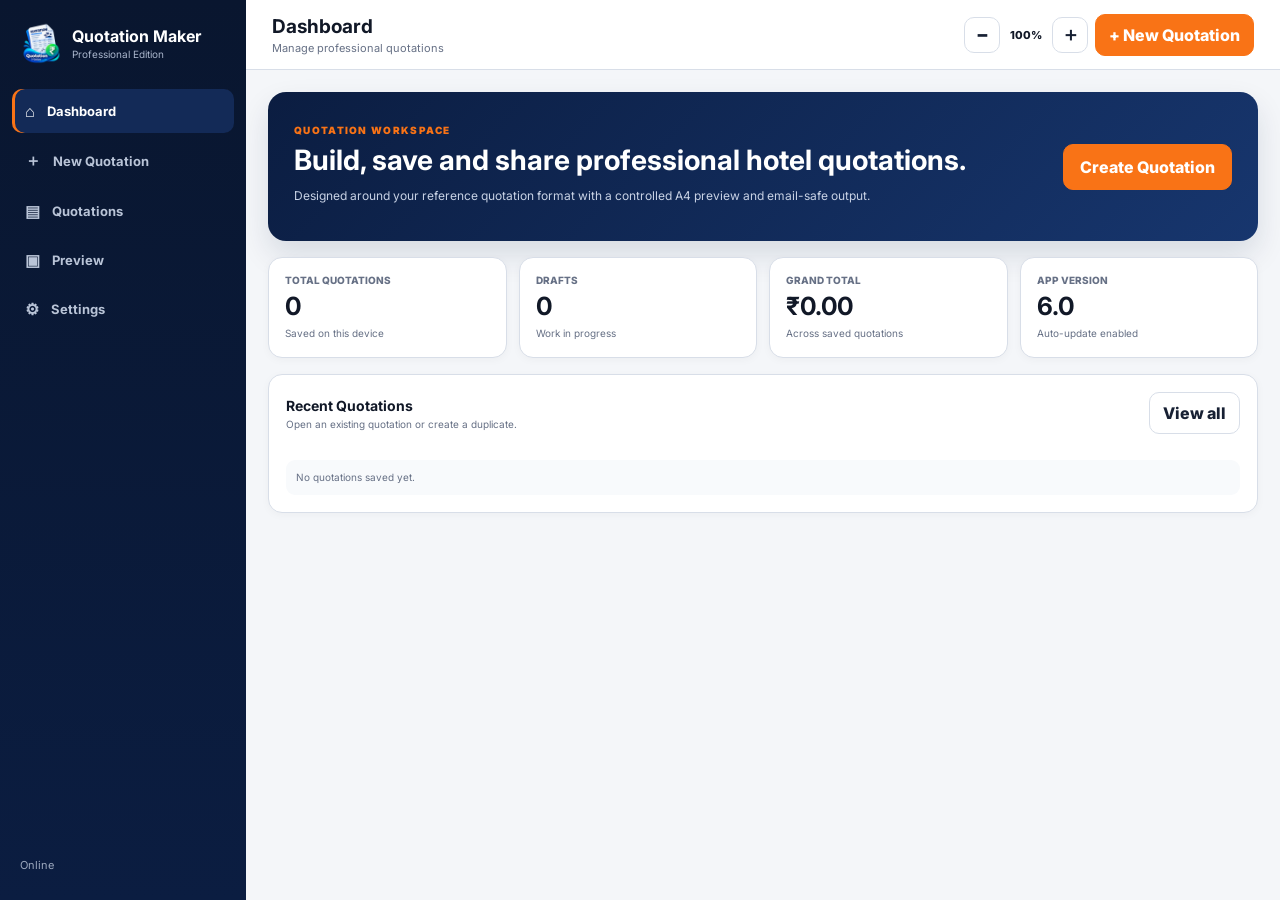
==== commit f7d7fefe: "Add files via upload" ====
--- a/index.html
+++ b/index.html
@@ -2,492 +2,118 @@
 <html lang="en">
 <head>
 <meta charset="utf-8">
-<meta name="viewport" content="width=device-width, initial-scale=1, viewport-fit=cover">
-<meta name="theme-color" content="#f97316">
+<meta name="viewport" content="width=device-width,initial-scale=1,viewport-fit=cover">
+<meta name="theme-color" content="#0b1d41">
 <meta name="apple-mobile-web-app-capable" content="yes">
 <meta name="apple-mobile-web-app-status-bar-style" content="black-translucent">
 <meta name="apple-mobile-web-app-title" content="Quotation Maker">
 <link rel="manifest" href="manifest.webmanifest">
 <link rel="icon" href="favicon-64.png">
 <link rel="apple-touch-icon" href="apple-touch-icon.png">
-<link rel="preconnect" href="https://fonts.googleapis.com"><link rel="preconnect" href="https://fonts.gstatic.com" crossorigin><link href="https://fonts.googleapis.com/css2?family=Inter:wght@400;500;600;700;800;900&display=swap" rel="stylesheet"><title>Quotation Maker PRO</title>
-<style>
-:root{--orange:#f97316;--orange2:#ea580c;--bg:#f4f6f8;--card:#fff;--text:#111827;--muted:#667085;--line:#e5e7eb;--soft:#fff7ed;--danger:#dc2626;--green:#15803d;--radius:16px}
-*{box-sizing:border-box}html,body{margin:0;padding:0;background:var(--bg);color:var(--text);font-family:Inter,ui-sans-serif,system-ui,-apple-system,BlinkMacSystemFont,"Segoe UI",Arial,sans-serif;-webkit-text-size-adjust:100%}button,input,select,textarea{font:inherit}button{cursor:pointer}.hidden{display:none!important}
-body{min-height:100dvh}.app{min-height:100dvh;display:flex}.sidebar{width:250px;background:#111827;color:#fff;position:fixed;inset:0 auto 0 0;padding:20px 14px;display:flex;flex-direction:column;z-index:20}.brand{display:flex;align-items:center;gap:11px;padding:8px 8px 24px}.brand img{width:40px;height:40px;border-radius:11px}.brand strong{font-size:17px}.brand span{display:block;color:#9ca3af;font-size:11px;margin-top:2px}.nav{display:grid;gap:6px}.nav button{border:0;background:transparent;color:#d1d5db;text-align:left;padding:12px 13px;border-radius:11px;font-weight:700}.nav button.active,.nav button:hover{background:#1f2937;color:#fff}.nav .active{box-shadow:inset 3px 0 var(--orange)}.sidebar-bottom{margin-top:auto;padding:10px 8px;color:#9ca3af;font-size:11px}.main{margin-left:250px;width:calc(100% - 250px);min-width:0}.topbar{height:72px;background:#fff;border-bottom:1px solid var(--line);display:flex;align-items:center;justify-content:space-between;padding:0 28px;position:sticky;top:0;z-index:15}.topbar-title h1{margin:0;font-size:20px}.topbar-title p{margin:3px 0 0;color:var(--muted);font-size:12px}.top-actions{display:flex;gap:8px}.btn{border:1px solid var(--line);background:#fff;border-radius:11px;padding:10px 14px;font-weight:800;color:#1f2937}.btn.primary{background:var(--orange);border-color:var(--orange);color:#fff}.btn.primary:hover{background:var(--orange2)}.btn.dark{background:#111827;border-color:#111827;color:#fff}.btn.danger{color:var(--danger)}.content{padding:24px;max-width:1450px;margin:auto}.page{display:none}.page.active{display:block}.grid{display:grid;grid-template-columns:minmax(0,1.45fr) minmax(340px,.85fr);gap:20px}.card{background:var(--card);border:1px solid var(--line);border-radius:var(--radius);box-shadow:0 2px 8px rgba(16,24,40,.04);padding:18px}.card h2{font-size:15px;margin:0 0 15px}.section-title{display:flex;align-items:center;justify-content:space-between;margin-bottom:14px}.section-title h2{margin:0}.form-grid{display:grid;grid-template-columns:repeat(2,minmax(0,1fr));gap:12px}.form-grid.three{grid-template-columns:repeat(3,minmax(0,1fr))}.field label{display:block;font-size:11px;font-weight:800;color:#667085;margin-bottom:6px;text-transform:uppercase;letter-spacing:.03em}.field input,.field select,.field textarea{width:100%;border:1px solid #d1d5db;border-radius:10px;background:#fff;padding:10px 11px;outline:none;color:#111827}.field input:focus,.field select:focus,.field textarea:focus{border-color:var(--orange);box-shadow:0 0 0 3px rgba(249,115,22,.12)}.field textarea{min-height:88px;resize:vertical}.full{grid-column:1/-1}.items{overflow:auto;border:1px solid var(--line);border-radius:12px}.items table{width:100%;border-collapse:collapse;min-width:720px}.items th{background:#111827;color:#fff;text-align:left;padding:10px;font-size:11px}.items td{padding:8px;border-top:1px solid var(--line);vertical-align:middle}.items input,.items select{width:100%;border:1px solid #d1d5db;border-radius:8px;padding:8px}.num{text-align:right}.summary{display:grid;grid-template-columns:1fr 240px;gap:20px;align-items:start}.totals{border:1px solid var(--line);border-radius:12px;overflow:hidden}.totals div{display:flex;justify-content:space-between;padding:10px 12px;border-bottom:1px solid var(--line);font-size:13px}.totals div:last-child{border:0;background:#111827;color:#fff;font-weight:900;font-size:15px}.pill{display:inline-flex;align-items:center;padding:4px 8px;border-radius:999px;background:#fff7ed;color:#c2410c;font-size:11px;font-weight:800}.qr-box{display:flex;align-items:center;gap:16px;border:1px solid var(--line);border-radius:12px;padding:14px;background:#fff}.qr-box img{width:132px;height:132px;border:8px solid #fff;box-shadow:0 0 0 1px #d1d5db;border-radius:8px}.qr-meta{min-width:0}.qr-meta strong{display:block;font-size:18px}.qr-meta small{color:var(--muted)}.toolbar{display:flex;flex-wrap:wrap;gap:8px}.notice{padding:10px 12px;border-radius:10px;background:#f0fdf4;color:#166534;font-size:12px;font-weight:700}.dashboard-grid{display:grid;grid-template-columns:repeat(4,1fr);gap:14px}.stat{background:#fff;border:1px solid var(--line);border-radius:14px;padding:16px}.stat span{font-size:11px;color:var(--muted);font-weight:800}.stat strong{display:block;font-size:26px;margin-top:5px}.recent{margin-top:16px}.list{display:grid;gap:8px}.list-row{display:flex;justify-content:space-between;gap:10px;align-items:center;border:1px solid var(--line);padding:12px;border-radius:11px;background:#fff}.list-row strong{font-size:13px}.list-row small{display:block;color:var(--muted);margin-top:3px}.settings-grid{display:grid;grid-template-columns:repeat(2,minmax(0,1fr));gap:16px}.setting-card{background:#fff;border:1px solid var(--line);border-radius:14px;padding:16px}.setting-card h3{margin:0 0 12px;font-size:14px}.file-btn{display:inline-flex;align-items:center;gap:8px;border:1px dashed #cbd5e1;border-radius:10px;padding:10px 12px;font-weight:800;background:#f8fafc}.preview{margin-top:10px;max-width:100%;max-height:120px;border-radius:10px;border:1px solid var(--line)}
-/* quotation preview */
-.quote-page{background:#e5e7eb;padding:18px}.quote-sheet{background:#fff;max-width:820px;margin:0 auto;box-shadow:0 3px 18px rgba(0,0,0,.08);border:1px solid #d1d5db;padding:30px;color:#111827}.quote-head{display:flex;justify-content:space-between;gap:20px;border-bottom:2px solid #d4a72c;padding-bottom:14px}.quote-brand h1{font-size:20px;margin:0 0 4px}.quote-brand p{margin:2px 0;font-size:10px;color:#374151}.quote-badge{border:1px solid #111827;border-radius:8px;padding:9px 11px;min-width:155px;font-size:10px}.quote-badge strong{font-size:13px;display:block;margin-bottom:5px}.quote-section{margin-top:15px;border:1px solid #d1d5db;border-radius:8px;overflow:hidden}.quote-section-title{background:#faf6e9;border-bottom:1px solid #d4a72c;padding:7px 10px;font-weight:900;font-size:11px}.quote-section-body{padding:10px}.quote-info{display:grid;grid-template-columns:1fr 1fr;gap:0 18px}.quote-info div{padding:5px 0;border-bottom:1px solid #edf0f2;font-size:10px}.quote-info b{font-size:9px;color:#374151}.quote-table{width:100%;border-collapse:collapse;font-size:9px}.quote-table th{background:#111827;color:#fff;padding:7px;text-align:left}.quote-table td{padding:7px;border-bottom:1px solid #e5e7eb}.quote-bottom{display:grid;grid-template-columns:1fr 1fr;gap:14px;margin-top:12px}.quote-summary{border:1px solid #d1d5db;border-radius:8px;padding:10px;font-size:10px}.quote-summary strong{font-size:11px}.grand{display:flex;justify-content:space-between;background:#111827;color:#fff;padding:7px 9px;border-radius:4px;margin-top:7px;font-weight:900}.quote-payment{display:flex;gap:12px;align-items:center}.quote-payment img{width:90px;height:90px}.quote-payment div{font-size:10px;line-height:1.5}.quote-note{font-size:10px;line-height:1.5}.quote-footer{margin-top:18px;padding-top:10px;border-top:2px solid #d4a72c;text-align:center;font-size:9px}.mobile-bottom{display:none}.install-banner{background:#fff7ed;border:1px solid #fed7aa;color:#9a3412;border-radius:12px;padding:12px 14px;display:flex;justify-content:space-between;align-items:center;gap:10px;margin-bottom:15px}.toast{position:fixed;right:20px;bottom:20px;background:#111827;color:#fff;padding:12px 15px;border-radius:10px;box-shadow:0 8px 25px rgba(0,0,0,.2);z-index:100;font-size:13px;font-weight:700}.modal-back{position:fixed;inset:0;background:rgba(15,23,42,.5);display:none;align-items:center;justify-content:center;z-index:90;padding:18px}.modal-back.show{display:flex}.modal{width:min(620px,100%);max-height:90dvh;overflow:auto;background:#fff;border-radius:16px;padding:18px}.modal h2{margin-top:0}.modal-actions{display:flex;justify-content:flex-end;gap:8px;margin-top:15px}
-@media(max-width:1000px){.sidebar{display:none}.main{margin:0;width:100%;padding-bottom:76px}.topbar{height:64px;padding:0 14px}.topbar-title h1{font-size:17px}.topbar-title p{display:none}.top-actions .secondary{display:none}.content{padding:12px}.grid{grid-template-columns:1fr}.dashboard-grid{grid-template-columns:repeat(2,1fr)}.settings-grid{grid-template-columns:1fr}.mobile-bottom{display:grid;grid-template-columns:repeat(4,1fr);position:fixed;z-index:30;left:0;right:0;bottom:0;background:#fff;border-top:1px solid var(--line);padding:7px 6px calc(7px + env(safe-area-inset-bottom));box-shadow:0 -4px 15px rgba(0,0,0,.06)}.mobile-bottom button{border:0;background:none;padding:6px 2px;color:#667085;font-size:10px;font-weight:800}.mobile-bottom button.active{color:var(--orange)}.mobile-bottom .mi{display:block;font-size:20px;line-height:22px}.form-grid.three{grid-template-columns:1fr}.quote-sheet{padding:20px}.quote-head{gap:10px}.quote-badge{min-width:135px}.quote-bottom{grid-template-columns:1fr}.qr-box{align-items:flex-start}.qr-box img{width:110px;height:110px}}
-@media(max-width:620px){.topbar{padding:0 10px}.top-actions{gap:5px}.btn{padding:9px 10px}.content{padding:9px}.card{padding:13px;border-radius:13px}.form-grid{grid-template-columns:1fr}.full{grid-column:auto}.dashboard-grid{gap:8px}.stat{padding:12px}.stat strong{font-size:21px}.install-banner{align-items:flex-start;flex-direction:column}.quote-page{padding:0}.quote-sheet{box-shadow:none;border:0;min-height:100vh;padding:18px 14px}.quote-head{display:block}.quote-badge{margin-top:10px}.quote-info{grid-template-columns:1fr}.quote-brand h1{font-size:18px}.quote-table{font-size:8px}.quote-table th,.quote-table td{padding:5px 4px}.quote-payment img{width:76px;height:76px}}
-@media print{body{background:#fff}.sidebar,.topbar,.mobile-bottom,.no-print{display:none!important}.main{margin:0;width:100%}.content{padding:0}.page{display:none!important}.page.print-page{display:block!important}.quote-page{padding:0;background:#fff}.quote-sheet{box-shadow:none;border:0;max-width:none;margin:0;padding:14mm;color:#111} @page{size:A4;margin:0}}
-
-/* V5 systematic editor + exact quotation styling */
-:root{--orange:#f97316;--orange2:#ea580c;--bg:#f5f7fa;--card:#fff;--text:#111827;--muted:#667085;--line:#d7dde5;--soft:#fff7ed;--navy:#0b1d41;--gold:#d6b56b}
-html,body,*{font-family:Inter,Arial,Helvetica,sans-serif!important}
-.editor-card{padding:20px!important}
-.form-grid.large-gap{gap:16px}
-.field input,.field select,.field textarea{min-height:44px;font-size:15px!important}
-.field label{font-size:12px!important}
-.items table{min-width:900px}
-.items th{font-size:12px;padding:12px}
-.items td{padding:9px}
-.items input,.items select{min-height:40px;font-size:14px!important}
-.stepper{display:flex;align-items:center;gap:4px}
-.stepper input{width:58px!important;text-align:center}
-.stepper button{width:32px;height:32px;border:1px solid #cbd5e1;background:#fff;border-radius:8px;font-weight:900;font-size:17px;line-height:1}
-.catalog-list{display:grid;gap:8px;margin-top:12px}
-.catalog-row{display:grid;grid-template-columns:minmax(0,1fr) 110px 110px 40px;gap:8px;align-items:center;border:1px solid var(--line);border-radius:10px;padding:8px;background:#fafafa}
-.catalog-row input,.catalog-row select{width:100%;border:1px solid #d1d5db;border-radius:8px;padding:9px}
-.catalog-add{display:grid;grid-template-columns:minmax(0,1fr) 110px 110px auto;gap:8px;align-items:end;margin-top:10px}
-.setting-card h3{font-size:15px}
-.settings-help{font-size:11px;color:var(--muted);margin-top:6px;line-height:1.4}
-.quote-shell{font-family:Inter,Arial,Helvetica,sans-serif}
-.quote-reference{font-size:11px}
-.quote-section-title2{background:#f8fafc;border-bottom:1px solid #cbd5e1;padding:7px 9px;font-weight:900;font-size:10px;letter-spacing:.04em}
-.quote-box{border:1px solid #cbd5e1;border-radius:5px;overflow:hidden}
-.quote-box-body{padding:9px}
-.quote-table2{width:100%;border-collapse:collapse;font-size:9px}
-.quote-table2 th{background:var(--navy);color:#fff;padding:7px 6px;text-align:left;border:1px solid #cbd5e1}
-.quote-table2 td{padding:6px;border:1px solid #cbd5e1}
-.quote-totalbar{background:var(--navy);color:#fff;font-weight:900;padding:8px 10px;display:flex;justify-content:space-between}
-.quote-a4{background:#fff;max-width:820px;margin:auto;border:1px solid #cbd5e1;padding:22px;font-family:Inter,Arial,Helvetica,sans-serif}
-.quote-a4 .qhead{display:flex;justify-content:space-between;gap:18px;border-bottom:1px solid #0b1d41;padding-bottom:8px}
-.quote-a4 .qbrand{flex:1}
-.quote-a4 .qbrand h1{font-size:15px;margin:0 0 2px;letter-spacing:.02em}
-.quote-a4 .qbrand p{font-size:8px;line-height:11px;margin:1px 0}
-.quote-a4 .qref{width:170px;border:1px solid #cbd5e1;border-radius:4px;padding:8px;font-size:8px;line-height:12px}
-.quote-a4 .qref strong{font-size:9px}
-.quote-a4 .qgrid2{display:grid;grid-template-columns:1fr 1fr;gap:8px;margin-top:9px}
-.quote-a4 .qmini{border:1px solid #cbd5e1;border-radius:4px;overflow:hidden}
-.quote-a4 .qtitle{background:#f8fafc;border-bottom:1px solid #cbd5e1;padding:6px 8px;font-size:8px;font-weight:900}
-.quote-a4 .qbody{padding:7px 8px;font-size:8px;line-height:12px}
-.quote-a4 .qbody b{font-weight:800}
-.quote-a4 .qtable{width:100%;border-collapse:collapse;font-size:8px}
-.quote-a4 .qtable th{background:var(--navy);color:#fff;padding:6px 5px;border:1px solid #cbd5e1}
-.quote-a4 .qtable td{padding:6px 5px;border:1px solid #cbd5e1}
-.quote-a4 .qsummary{display:grid;grid-template-columns:1fr 1fr;gap:8px;margin-top:8px}
-.quote-a4 .qsummarybox{border:1px solid #cbd5e1;border-radius:4px;overflow:hidden}
-.quote-a4 .qrows{padding:7px 8px;font-size:8px;line-height:13px}
-.quote-a4 .qgrand{background:var(--navy);color:#fff;padding:7px 8px;font-size:10px;font-weight:900;display:flex;justify-content:space-between}
-.quote-a4 .qpay{display:grid;grid-template-columns:90px 1fr;gap:10px;align-items:center}
-.quote-a4 .qpay img{width:82px;height:82px;border:1px solid #cbd5e1}
-.quote-a4 .qpaytext{font-size:8px;line-height:12px}
-.quote-a4 .qbanner{margin-top:8px}
-.quote-a4 .qbanner img{display:block;width:100%;max-height:105px;object-fit:cover;border:1px solid #cbd5e1}
-.quote-a4 .qterms{font-size:8px;line-height:12px}
-.quote-a4 .qfooter{border-top:1px solid #cbd5e1;margin-top:9px;padding-top:8px;text-align:right;font-size:7px;line-height:10px}
-.quote-a4 .signature{margin-top:5px;display:inline-block;text-align:center}
-.quote-a4 .signature img{display:block;max-width:110px;max-height:45px;margin-left:auto}
-@media(max-width:620px){
- .editor-card{padding:15px!important}
- .catalog-row{grid-template-columns:1fr 1fr 1fr 40px}
- .catalog-add{grid-template-columns:1fr 1fr 1fr}
- .catalog-add .btn{grid-column:1/-1}
- .quote-a4{padding:14px;border:0;max-width:none}
- .quote-a4 .qhead{display:block}
- .quote-a4 .qref{width:auto;margin-top:7px}
- .quote-a4 .qgrid2,.quote-a4 .qsummary{grid-template-columns:1fr}
- .quote-a4 .qtable{font-size:7px}
- .quote-a4 .qtable th,.quote-a4 .qtable td{padding:4px 3px}
- .quote-a4 .qpay{grid-template-columns:80px 1fr}
-}
-</style>
+<title>Quotation Maker Pro</title>
+<link rel="stylesheet" href="styles.css">
 </head>
 <body>
-<div class="app">
-<aside class="sidebar">
-  <div class="brand"><img src="icon-192.png"><div><strong>Quotation Maker</strong><span>Professional Quote System</span></div></div>
-  <nav class="nav">
-    <button class="active" data-page="dashboard">▦ &nbsp; Dashboard</button>
-    <button data-page="quotation">＋ &nbsp; New Quotation</button>
-    <button data-page="quotations">▤ &nbsp; Quotations</button>
-    <button data-page="preview">◫ &nbsp; Preview</button>
-    <button data-page="settings">⚙ &nbsp; Settings</button>
-  </nav>
-  <div class="sidebar-bottom">Quotation Maker PRO • v5 • auto-updates</div>
-</aside>
-<main class="main">
-<header class="topbar"><div class="topbar-title"><h1 id="pageTitle">Dashboard</h1><p id="pageSub">Create and manage professional quotations</p></div><div class="top-actions"><button class="btn secondary" id="installBtn">Install App</button><button class="btn primary" id="newTop">+ New Quotation</button></div></header>
-<div class="content">
-<section class="page active" id="page-dashboard">
- <div id="updateNotice" class="install-banner hidden"><div><strong>New app version available.</strong><div style="font-size:12px;margin-top:2px">Update once — your quotations and settings stay on this device.</div></div><button class="btn primary" id="updateBtn">Update</button></div>
- <div class="dashboard-grid"><div class="stat"><span>TOTAL QUOTATIONS</span><strong id="statTotal">0</strong></div><div class="stat"><span>DRAFTS</span><strong id="statDraft">0</strong></div><div class="stat"><span>SAVED TOTAL</span><strong id="statValue">₹0</strong></div><div class="stat"><span>LAST QUOTE</span><strong id="statLast">—</strong></div></div>
- <div class="card recent"><div class="section-title"><h2>Recent Quotations</h2><button class="btn" id="newDash">+ New</button></div><div id="recentList" class="list"></div></div>
-</section>
-<section class="page" id="page-quotation">
- <div class="install-banner no-print"><div><strong>Quotation Editor</strong><div style="font-size:12px;margin-top:2px">Everything saves locally. Use Preview before sending.</div></div><span class="pill" id="saveState">Ready</span></div>
- <div class="grid">
-  <div>
-   <div class="card">
-    <div class="section-title"><h2>Quotation Details</h2><span class="pill" id="statusPill">DRAFT</span></div>
-    <div class="form-grid">
-      <div class="field"><label>Quotation Ref</label><input id="qRef"></div><div class="field"><label>Issue Date</label><input id="issueDate" type="date"></div>
-      <div class="field"><label>Valid Until</label><input id="validUntil" type="date"></div><div class="field"><label>Booking Status</label><select id="bookingStatus"><option>PROVISIONAL</option><option>CONFIRMED</option><option>HOLD</option><option>CANCELLED</option></select></div>
-    </div>
-   </div>
-   <div class="card" style="margin-top:14px">
-    <div class="section-title"><h2>Guest & Stay Details</h2></div>
-    <div class="form-grid">
-      <div class="field"><label>Guest Full Name</label><input id="guestName"></div><div class="field"><label>Mobile Number</label><input id="guestMobile"></div>
-      <div class="field"><label>Email Address</label><input id="guestEmail" type="email"></div><div class="field"><label>Agency / Company</label><input id="agency" placeholder="Travel Agency"></div>
-      <div class="field"><label>Check-in</label><input id="checkIn" type="date"></div><div class="field"><label>Check-out</label><input id="checkOut" type="date"></div>
-      <div class="field"><label>Nights</label><input id="nights" type="number" min="1" value="1"></div><div class="field"><label>Pax</label><input id="pax" placeholder="2 Adults, 1 Child"></div>
-      <div class="field"><label>Meal Plan</label><input id="mealPlan" placeholder="CP (Breakfast Included)"></div><div class="field"><label>Room Category</label><select id="roomCategory"></select></div>
-    </div>
-   </div>
-   <div class="card" style="margin-top:14px">
-    <div class="section-title"><h2>Itemized Rate & Charges</h2><button class="btn" id="addItem">+ Add Item</button></div>
-    <div class="items"><table><thead><tr><th>Description / Category</th><th>Plan</th><th style="width:145px">Rooms / Qty</th><th style="width:145px">Nights</th><th style="width:130px">Rate</th><th style="width:130px">Amount</th><th style="width:45px"></th></tr></thead><tbody id="itemBody"></tbody></table></div>
-   </div>
-   <div class="card" style="margin-top:14px">
-    <div class="section-title"><h2>Discount & Tax</h2></div>
-    <div class="form-grid three"><div class="field"><label>Discount %</label><input id="discountPct" type="number" min="0" step="0.01" value="0"></div><div class="field"><label>Tax / GST %</label><input id="taxPct" type="number" min="0" step="0.01" value="12"></div><div class="field"><label>Other Charges</label><input id="otherCharges" type="number" min="0" step="0.01" value="0"></div></div>
-   </div>
-   <div class="card" style="margin-top:14px">
-    <div class="section-title"><h2>Notes & Terms</h2></div>
-    <div class="form-grid"><div class="field"><label>Note</label><textarea id="note" placeholder="Special note for guest / agent"></textarea></div><div class="field"><label>Terms & Conditions</label><textarea id="terms"></textarea></div></div>
-   </div>
-  </div>
-  <div>
-   <div class="card">
-    <div class="section-title"><h2>Payment QR</h2><span class="pill" id="qrModePill">GRAND TOTAL</span></div>
-    <div class="form-grid"><div class="field"><label>QR Amount Mode</label><select id="qrMode"><option value="total">Grand Total</option><option value="percent">Percentage</option><option value="manual">Manual Amount</option></select></div><div class="field"><label id="qrValueLabel">Percentage / Amount</label><input id="qrValue" type="number" min="0" step="0.01" value="50"></div></div>
-    <div class="qr-box" style="margin-top:12px"><img id="qrImg" alt="Payment QR"><div class="qr-meta"><strong id="qrAmount">₹0</strong><small id="qrText">Scan to pay</small></div></div>
-   </div>
-   <div class="card" style="margin-top:14px"><div class="section-title"><h2>Quotation Summary</h2></div><div class="totals"><div><span>Subtotal</span><strong id="sumSubtotal">₹0</strong></div><div><span>Discount</span><strong id="sumDiscount">₹0</strong></div><div><span>Tax / GST</span><strong id="sumTax">₹0</strong></div><div><span>Other Charges</span><strong id="sumOther">₹0</strong></div><div><span>Grand Total</span><strong id="sumGrand">₹0</strong></div></div></div>
-   <div class="card" style="margin-top:14px"><div class="section-title"><h2>Actions</h2></div><div class="toolbar"><button class="btn primary" id="saveBtn">Save Quotation</button><button class="btn dark" id="previewBtn">Preview</button><button class="btn" id="emailBtn">Copy Email Quotation</button><button class="btn" id="printBtn">Print / PDF</button></div></div>
-  </div>
- </div>
-</section>
-<section class="page" id="page-quotations"><div class="card"><div class="section-title"><h2>All Quotations</h2><button class="btn primary" id="newList">+ New Quotation</button></div><div class="field" style="margin-bottom:12px"><input id="searchQuotes" placeholder="Search by quotation ref or guest name"></div><div id="quoteList" class="list"></div></div></section>
-<section class="page" id="page-preview"><div class="quote-page" id="quotePreview"></div></section>
-<section class="page" id="page-settings">
- <div class="settings-grid">
-  <div class="setting-card">
-   <h3>Property Details</h3>
-   <div class="form-grid">
-    <div class="field full"><label>Hotel / Resort Name</label><input id="sName"></div>
-    <div class="field full"><label>Address</label><input id="sAddress"></div>
-    <div class="field"><label>Phone</label><input id="sPhone"></div>
-    <div class="field"><label>Email</label><input id="sEmail"></div>
-    <div class="field"><label>GSTIN / Tax ID</label><input id="sGst"></div>
-    <div class="field"><label>Website</label><input id="sWebsite"></div>
-   </div>
-  </div>
-  <div class="setting-card">
-   <h3>Payment & Quotation</h3>
-   <div class="form-grid">
-    <div class="field full"><label>UPI ID</label><input id="sUpi"></div>
-    <div class="field"><label>Account Name</label><input id="sAccount"></div>
-    <div class="field"><label>Bank Details</label><input id="sBank"></div>
-    <div class="field"><label>Default Tax %</label><input id="sTax" type="number" step="0.01"></div>
-    <div class="field"><label>Quotation Prefix</label><input id="sPrefix"></div>
-   </div>
-  </div>
-  <div class="setting-card">
-   <h3>Room Categories</h3>
-   <div class="settings-help">These options appear in the quotation form. Rate is the default rate; you can still edit it in the quotation.</div>
-   <div id="roomCatalog" class="catalog-list"></div>
-   <div class="catalog-add">
-    <div class="field"><label>Name</label><input id="newRoomName" placeholder="Deluxe"></div>
-    <div class="field"><label>Plan</label><select id="newRoomPlan"></select></div>
-    <div class="field"><label>Default Rate</label><input id="newRoomRate" type="number" min="0" placeholder="5650"></div>
-    <button class="btn primary" id="addRoomCategory">+ Add Room</button>
-   </div>
-  </div>
-  <div class="setting-card">
-   <h3>Extra Items / Add-ons</h3>
-   <div class="settings-help">Examples: Extra Mattress, Breakfast, Lunch, Dinner, Transfer, etc. These appear in the item description dropdown.</div>
-   <div id="extraCatalog" class="catalog-list"></div>
-   <div class="catalog-add">
-    <div class="field"><label>Name</label><input id="newExtraName" placeholder="Extra Mattress"></div>
-    <div class="field"><label>Plan</label><select id="newExtraPlan"></select></div>
-    <div class="field"><label>Default Rate</label><input id="newExtraRate" type="number" min="0" placeholder="1800"></div>
-    <button class="btn primary" id="addExtraItem">+ Add Item</button>
-   </div>
-  </div>
-  <div class="setting-card">
-   <h3>Default Content</h3>
-   <div class="field"><label>Default Terms</label><textarea id="sTerms"></textarea></div>
-   <div class="field" style="margin-top:10px"><label>Default Note</label><textarea id="sNote"></textarea></div>
-  </div>
-  <div class="setting-card">
-   <h3>Branding</h3>
-   <label class="file-btn">Upload Promo Banner<input id="bannerFile" type="file" accept="image/*" hidden></label>
-   <img id="bannerPreview" class="preview hidden">
-   <div style="height:10px"></div>
-   <label class="file-btn">Upload Signature<input id="sigFile" type="file" accept="image/*" hidden></label>
-   <img id="sigPreview" class="preview hidden">
-  </div>
- </div>
- <div class="card" style="margin-top:16px"><button class="btn primary" id="saveSettings">Save Settings</button><button class="btn" id="resetSettings" style="margin-left:8px">Reset Defaults</button></div>
-</section>
+<div id="app" class="app-shell">
+  <aside class="sidebar">
+    <div class="brand"><img src="icon-192.png" alt=""><div><strong>Quotation Maker</strong><span>Professional Edition</span></div></div>
+    <nav>
+      <button class="nav-btn active" data-page="dashboard">⌂<span>Dashboard</span></button>
+      <button class="nav-btn" data-page="editor">＋<span>New Quotation</span></button>
+      <button class="nav-btn" data-page="quotations">▤<span>Quotations</span></button>
+      <button class="nav-btn" data-page="preview">▣<span>Preview</span></button>
+      <button class="nav-btn" data-page="settings">⚙<span>Settings</span></button>
+    </nav>
+    <div class="sidebar-footer"><span id="onlineState">Online</span><button id="installBtnSide" class="install-mini hidden">Install App</button></div>
+  </aside>
+
+  <main class="main">
+    <header class="topbar">
+      <div class="mobile-brand"><img src="icon-192.png" alt=""><strong>Quotation Maker</strong></div>
+      <div class="top-title"><h1 id="pageTitle">Dashboard</h1><p id="pageSub">Manage professional quotations</p></div>
+      <div class="top-actions">
+        <button class="icon-btn" id="globalZoomOut" title="Zoom out">−</button>
+        <span class="zoom-value" id="globalZoomValue">100%</span>
+        <button class="icon-btn" id="globalZoomIn" title="Zoom in">＋</button>
+        <button class="btn primary" id="newTop">+ New Quotation</button>
+      </div>
+    </header>
+
+    <section class="content">
+      <div id="installBanner" class="install-banner hidden"><div><strong>Install Quotation Maker</strong><small>Use it like a mobile app and receive future updates automatically.</small></div><button class="btn primary" id="installBtn">Install App</button></div>
+
+      <section class="page active" id="page-dashboard">
+        <div class="hero"><div><span class="eyebrow">QUOTATION WORKSPACE</span><h2>Build, save and share professional hotel quotations.</h2><p>Designed around your reference quotation format with a controlled A4 preview and email-safe output.</p></div><button class="btn primary big" id="heroNew">Create Quotation</button></div>
+        <div class="stats">
+          <div class="stat"><span>Total Quotations</span><strong id="statTotal">0</strong><small>Saved on this device</small></div>
+          <div class="stat"><span>Drafts</span><strong id="statDraft">0</strong><small>Work in progress</small></div>
+          <div class="stat"><span>Grand Total</span><strong id="statValue">₹0</strong><small>Across saved quotations</small></div>
+          <div class="stat"><span>App Version</span><strong>6.0</strong><small id="updateState">Auto-update enabled</small></div>
+        </div>
+        <div class="panel"><div class="panel-head"><div><h3>Recent Quotations</h3><p>Open an existing quotation or create a duplicate.</p></div><button class="btn" data-page-jump="quotations">View all</button></div><div id="recentList" class="recent-list"></div></div>
+      </section>
+
+      <section class="page" id="page-editor">
+        <div class="editor-toolbar"><div><span class="eyebrow">QUOTATION EDITOR</span><h2 id="editorHeading">New Quotation</h2></div><div class="toolbar-actions"><button class="btn" id="resetQuote">Reset</button><button class="btn" id="saveQuote">Save Quotation</button><button class="btn primary" id="previewQuote">Preview</button></div></div>
+        <div class="editor-grid">
+          <div class="editor-main">
+            <div class="panel editor-panel"><div class="panel-head"><div><h3>Quotation & Customer</h3><p>All fields use the same visual scale across the app.</p></div><span class="status-pill" id="quoteStatus">DRAFT</span></div>
+              <div class="form-grid">
+                <label>Quotation Ref<input id="f_ref"></label><label>Issue Date<input id="f_issue" type="date"></label>
+                <label>Valid Until<input id="f_valid" type="date"></label><label>Booking Status<select id="f_status"><option>PROVISIONAL</option><option>CONFIRMED</option><option>HOLD</option><option>CANCELLED</option></select></label>
+                <label>Prepared For<input id="f_guest"></label><label>Phone<input id="f_phone"></label>
+                <label>Email<input id="f_email" type="email"></label><label>Agency / Company<input id="f_agency"></label>
+              </div>
+            </div>
+
+            <div class="panel editor-panel"><div class="panel-head"><div><h3>Stay Details</h3><p>Use steppers and settings-based dropdowns.</p></div></div>
+              <div class="form-grid three">
+                <label>Check-in<input id="f_checkin" type="date"></label><label>Check-out<input id="f_checkout" type="date"></label><label>Adults<input id="f_adults" type="number" min="0" value="2"></label>
+                <label>Children<input id="f_children" type="number" min="0" value="0"></label><label>Meal Plan<select id="f_plan"></select></label><label>Currency<select id="f_currency"><option>INR</option><option>USD</option></select></label>
+              </div>
+            </div>
+
+            <div class="panel editor-panel"><div class="panel-head"><div><h3>Accommodation & Tariff</h3><p>Room categories and extra items come from Settings.</p></div><button class="btn small" id="addItem">+ Add Item</button></div>
+              <div class="item-table-wrap"><table class="item-editor"><thead><tr><th>Room / Item</th><th>Plan</th><th>Rms</th><th>Nts</th><th>Rate / Nt</th><th>Disc %</th><th>Amount</th><th></th></tr></thead><tbody id="itemRows"></tbody></table></div>
+            </div>
+
+            <div class="panel editor-panel"><div class="panel-head"><div><h3>Charges & Payment</h3><p>Tax, discount and QR payment amount are fully dynamic.</p></div></div>
+              <div class="form-grid three">
+                <label>Discount %<input id="f_discount" type="number" min="0" step="0.01"></label><label>GST %<input id="f_gst" type="number" min="0" step="0.01"></label><label>Other Charges<input id="f_other" type="number" min="0" step="0.01"></label>
+                <label>QR Mode<select id="f_qrMode"><option value="total">Grand Total</option><option value="percent">Percentage</option><option value="manual">Manual Amount</option></select></label><label id="qrPercentField">QR Percentage<input id="f_qrPercent" type="number" min="0" max="100" step="1" value="50"></label><label id="qrManualField" class="hidden">QR Manual Amount<input id="f_qrManual" type="number" min="0" step="0.01"></label>
+              </div>
+              <div class="totals-strip"><div><span>Accommodation</span><strong id="sumAccommodation">₹0</strong></div><div><span>Subtotal</span><strong id="sumSubtotal">₹0</strong></div><div><span>GST</span><strong id="sumGST">₹0</strong></div><div><span>Grand Total</span><strong id="sumGrand">₹0</strong></div></div>
+            </div>
+
+            <div class="panel editor-panel"><div class="panel-head"><div><h3>Notes & Terms</h3><p>These appear in both A4 preview and email quotation.</p></div></div>
+              <div class="form-grid"><label class="full">Notes<textarea id="f_notes"></textarea></label><label class="full">Terms & Conditions<textarea id="f_terms"></textarea></label></div>
+            </div>
+          </div>
+          <aside class="editor-side"><div class="panel sticky-panel"><div class="side-title"><h3>Live Summary</h3><span id="liveRef">QT-000000</span></div><div class="live-total"><small>Grand Total</small><strong id="liveGrand">₹0</strong></div><div class="side-qr"><img id="liveQR" alt="Payment QR"><div><strong id="liveQRAmount">₹0</strong><small id="liveQRLabel">QR payment amount</small></div></div><div class="side-actions"><button class="btn dark" id="copyEmail">Copy Email Quotation</button><button class="btn" id="printQuote">Print / Save PDF</button></div><div class="mini-help">Tip: use the + / − steppers in the tariff table. Room categories and extra items can be maintained in Settings.</div></div></aside>
+        </div>
+      </section>
+
+      <section class="page" id="page-quotations"><div class="page-head"><div><span class="eyebrow">LIBRARY</span><h2>Saved Quotations</h2><p>Search, edit, duplicate or delete quotations stored on this device.</p></div><button class="btn primary" id="newFromLibrary">+ New Quotation</button></div><div class="panel"><div class="search-row"><input id="searchQuotes" placeholder="Search quotation ref, guest or agency..."><select id="filterStatus"><option value="all">All Status</option><option>DRAFT</option><option>PROVISIONAL</option><option>CONFIRMED</option><option>HOLD</option></select></div><div id="quoteLibrary" class="quote-library"></div></div></section>
+
+      <section class="page" id="page-preview"><div class="preview-toolbar"><div><span class="eyebrow">DOCUMENT PREVIEW</span><h2>Quotation Preview</h2></div><div class="preview-controls"><button class="icon-btn" id="previewZoomOut">−</button><span id="previewZoomValue">100%</span><button class="icon-btn" id="previewZoomIn">＋</button><button class="btn" id="previewFit">Fit</button><button class="btn" id="previewCopyEmail">Copy Email</button><button class="btn primary" id="previewPrint">Print / PDF</button></div></div><div id="previewCanvas" class="preview-canvas"><div id="quotationDocument" class="quotation-document"></div></div></section>
+
+      <section class="page" id="page-settings"><div class="page-head"><div><span class="eyebrow">SYSTEM SETTINGS</span><h2>Quotation Settings</h2><p>Manage the master data used by the quotation editor and output.</p></div><button class="btn primary" id="saveSettings">Save Settings</button></div>
+        <div class="settings-grid">
+          <div class="panel"><h3>Property Profile</h3><div class="form-grid"><label>Property Name<input id="s_name"></label><label>Phone<input id="s_phone"></label><label>Email<input id="s_email"></label><label>Website<input id="s_website"></label><label class="full">Address<textarea id="s_address"></textarea></label><label>GSTIN / Tax ID<input id="s_gstin"></label><label>Default GST %<input id="s_gst" type="number"></label></div></div>
+          <div class="panel"><h3>Payment Details</h3><div class="form-grid"><label>Account Name<input id="s_account"></label><label>UPI ID<input id="s_upi"></label><label>Bank Name<input id="s_bank"></label><label>Account Number<input id="s_ac"></label><label>IFSC<input id="s_ifsc"></label><label>Branch<input id="s_branch"></label></div></div>
+          <div class="panel catalog-panel"><div class="panel-head"><div><h3>Room Categories</h3><p>Add room categories with a default plan and rate. They immediately appear in the quotation form.</p></div></div><div id="roomsCatalog"></div><button class="btn" id="addRoom">+ Add Room Category</button></div>
+          <div class="panel catalog-panel"><div class="panel-head"><div><h3>Extra Items / Add-ons</h3><p>Extra Mattress, meals, transfers and other chargeable items can be maintained here.</p></div></div><div id="extrasCatalog"></div><button class="btn" id="addExtra">+ Add Extra Item</button></div>
+          <div class="panel"><h3>Meal Plans</h3><div id="plansCatalog"></div><button class="btn" id="addPlan">+ Add Meal Plan</button></div>
+          <div class="panel"><h3>Branding & Documents</h3><div class="upload-grid"><label class="upload-box">Promo Banner<input id="s_banner" type="file" accept="image/*"><img id="bannerPreview" class="upload-preview hidden"></label><label class="upload-box">Authorized Signature<input id="s_signature" type="file" accept="image/*"><img id="signaturePreview" class="signature-preview hidden"></label></div><p class="settings-note">Banner and signature are embedded into the quotation preview and email HTML.</p></div>
+          <div class="panel"><h3>Default Terms</h3><textarea class="wide-text" id="s_terms"></textarea></div>
+        </div>
+      </section>
+    </section>
+  </main>
+  <nav class="mobile-nav"><button data-page="dashboard" class="active">⌂<span>Home</span></button><button data-page="editor">＋<span>New</span></button><button data-page="quotations">▤<span>Quotes</span></button><button data-page="settings">⚙<span>Settings</span></button></nav>
 </div>
-</main>
-</div>
-<nav class="mobile-bottom"><button class="active" data-page="dashboard"><span class="mi">⌂</span>Home</button><button data-page="quotation"><span class="mi">＋</span>New</button><button data-page="quotations"><span class="mi">▤</span>Quotes</button><button data-page="settings"><span class="mi">⚙</span>Settings</button></nav>
 <div id="toast" class="toast hidden"></div>
-<script>
-const KEY='qm_v5_data'; const SETTINGS='qm_v5_settings'; const VERSION='5.0.0';
-const defaultSettings={
-name:'SHANGRILAS BEACH RESORT',
-address:'Vijay Nagar, Beach No.5, Swaraj Dweep, South Andaman - 744211',
-phone:'9474252529',
-email:'shangrilasbeachresort@gmail.com',
-gst:'30AAAAA0000A1Z5',
-website:'www.shangrilasbeachresort.in',
-upi:'',
-account:'',
-bank:'',
-tax:12,
-prefix:'QT',
-terms:'1. Check-in time is 11:00 AM and Check-out time is 08:00 AM. Early check-in and late check-out are subject to room availability.\n2. 50% advance deposit is mandatory to guarantee room reservation. Balance payable upon check-in.\n3. Free cancellation up to 20 days prior to arrival. Cancellations between 7 to 15 days attract 50% charge. No refund within 7 days.\n4. Valid Government Photo ID is mandatory at check-in (Passport, Voter ID, Driving License, Aadhaar). Note: PAN Cards are strictly not accepted as proof of identity.\n5. Festive Date Event Surcharge applies for Mandatory Gala Dinners (Durga Puja, Diwali, Christmas Eve, New Year Eve, Valentine’s Day).',
-note:'Quotation is subject to room availability at the time of confirmation.',
-banner:'',
-signature:'',
-roomCategories:[
-{name:'Deluxe',plan:'MAP',rate:5650},
-{name:'Family',plan:'MAP',rate:8500},
-{name:'Luxury Sea View Villa',plan:'MAP',rate:6500}
-],
-extraItems:[
-{name:'Extra Mattress',plan:'MAP',rate:1800},
-{name:'Breakfast',plan:'CP',rate:750},
-{name:'Lunch',plan:'MAP',rate:1200},
-{name:'Dinner',plan:'MAP',rate:1200}
-],
-mealPlans:['CP','MAP','AP','EP']
-};
-let settings=load(SETTINGS,defaultSettings), quotes=load(KEY,[]), current=null, deferredPrompt=null, waitingWorker=null;
-function load(k,f){try{return JSON.parse(localStorage.getItem(k)) ?? f}catch{return f}}
-function save(k,v){localStorage.setItem(k,JSON.stringify(v))}
-function money(n){return '₹'+Number(n||0).toLocaleString('en-IN',{minimumFractionDigits:2,maximumFractionDigits:2})}
-function today(){return new Date().toISOString().slice(0,10)}
-function addDays(d,n){let x=new Date(d+'T00:00:00');x.setDate(x.getDate()+n);return x.toISOString().slice(0,10)}
-function ref(){let y=new Date().getFullYear(); return `${settings.prefix||'QT'}-${y}-${String(Date.now()).slice(-5)}`}
-function esc(s){return String(s??'').replace(/[&<>"']/g,c=>({'&':'&amp;','<':'&lt;','>':'&gt;','"':'&quot;',"'":'&#39;'}[c]))}
-function toast(m){let e=document.getElementById('toast');e.textContent=m;e.classList.remove('hidden');clearTimeout(window.__t);window.__t=setTimeout(()=>e.classList.add('hidden'),2200)}
-function setVal(id,v){let e=document.getElementById(id); if(e)e.value=v??''}
-function getVal(id){return document.getElementById(id)?.value??''}
-function catalogOptions(selected=''){
- let rooms=settings.roomCategories||[], extras=settings.extraItems||[];
- let opts=`<option value="">Select item</option>`;
- rooms.forEach(x=>opts+=`<option value="${esc(x.name)}" ${x.name===selected?'selected':''}>${esc(x.name)}</option>`);
- if(extras.length) opts+=`<option disabled>──────── Add-ons ────────</option>`;
- extras.forEach(x=>opts+=`<option value="${esc(x.name)}" ${x.name===selected?'selected':''}>${esc(x.name)}</option>`);
- opts+=`<option value="__custom__" ${selected==='__custom__'?'selected':''}>Custom Item</option>`;
- return opts;
-}
-function roomOptions(selected=''){
- let rooms=settings.roomCategories||[];
- return `<option value="">Select room category</option>`+rooms.map(x=>`<option value="${esc(x.name)}" ${x.name===selected?'selected':''}>${esc(x.name)}</option>`).join('');
-}
-function catalogFind(name){
- return [...(settings.roomCategories||[]),...(settings.extraItems||[])].find(x=>x.name===name);
-}
-function fillDynamicOptions(){
- let room=document.getElementById('roomCategory'); if(room) room.innerHTML=roomOptions(getVal('roomCategory'));
- let plans=(settings.mealPlans||['CP','MAP','AP','EP']).map(x=>`<option value="${esc(x)}">${esc(x)}</option>`).join('');
- ['newRoomPlan','newExtraPlan'].forEach(id=>{let e=document.getElementById(id);if(e)e.innerHTML=plans});
- document.querySelectorAll('#itemBody .desc').forEach(sel=>{
-   let current=sel.value;
-   sel.innerHTML=catalogOptions(current);
- });
- document.querySelectorAll('#itemBody .plan').forEach(sel=>{
-   let current=sel.value;
-   sel.innerHTML=(settings.mealPlans||['CP','MAP','AP','EP']).map(x=>`<option ${x===current?'selected':''}>${esc(x)}</option>`).join('')+`<option ${!(settings.mealPlans||[]).includes(current)?'selected':''}>${esc(current)}</option>`;
- });
- renderCatalogSettings();
-}
-function emptyQuote(){return {id:crypto.randomUUID(),ref:ref(),issueDate:today(),validUntil:addDays(today(),7),status:'PROVISIONAL',guestName:'',guestMobile:'',guestEmail:'',agency:'',checkIn:'',checkOut:'',nights:1,pax:'',mealPlan:'CP',roomCategory:(settings.roomCategories?.[0]?.name||''),discountPct:0,taxPct:Number(settings.tax)||0,otherCharges:0,note:settings.note,terms:settings.terms,qrMode:'total',qrValue:50,items:[{description:(settings.roomCategories?.[0]?.name||'Room Accommodation'),plan:(settings.roomCategories?.[0]?.plan||'CP'),rooms:1,nights:1,rate:Number(settings.roomCategories?.[0]?.rate)||0}]}}
-function bindQuote(q){
- current=q;
- fillDynamicOptions();
- ['qRef','issueDate','validUntil','bookingStatus','guestName','guestMobile','guestEmail','agency','checkIn','checkOut','nights','pax','mealPlan','roomCategory','discountPct','taxPct','otherCharges','note','terms','qrMode','qrValue'].forEach(k=>setVal(k,q[k]));
- document.getElementById('itemBody').innerHTML='';
- (q.items||[]).forEach(addItemRow);
- calc(); updateQR();
-}
-function readQuote(){
- if(!current) current=emptyQuote();
- current={...current,ref:getVal('qRef'),issueDate:getVal('issueDate'),validUntil:getVal('validUntil'),status:getVal('bookingStatus'),guestName:getVal('guestName'),guestMobile:getVal('guestMobile'),guestEmail:getVal('guestEmail'),agency:getVal('agency'),checkIn:getVal('checkIn'),checkOut:getVal('checkOut'),nights:Number(getVal('nights'))||1,pax:getVal('pax'),mealPlan:getVal('mealPlan'),roomCategory:getVal('roomCategory'),discountPct:Number(getVal('discountPct'))||0,taxPct:Number(getVal('taxPct'))||0,otherCharges:Number(getVal('otherCharges'))||0,note:getVal('note'),terms:getVal('terms'),qrMode:getVal('qrMode'),qrValue:Number(getVal('qrValue'))||0,items:[...document.querySelectorAll('#itemBody tr')].map(tr=>({description:tr.querySelector('.desc').value,plan:tr.querySelector('.plan').value,rooms:Number(tr.querySelector('.rooms').value)||0,nights:Number(tr.querySelector('.nts').value)||0,rate:Number(tr.querySelector('.rate').value)||0}))};
- return current;
-}
-function stepper(value, cls, min=0){
- return `<div class="stepper"><button type="button" class="minus" data-cls="${cls}">−</button><input class="${cls}" type="number" min="${min}" value="${value}"><button type="button" class="plus" data-cls="${cls}">+</button></div>`;
-}
-function addItemRow(item={description:(settings.roomCategories?.[0]?.name||''),plan:(settings.roomCategories?.[0]?.plan||'CP'),rooms:1,nights:Number(getVal('nights'))||1,rate:Number(settings.roomCategories?.[0]?.rate)||0}){
- let tr=document.createElement('tr');
- tr.innerHTML=`<td><select class="desc">${catalogOptions(item.description)}</select></td><td><select class="plan">${(settings.mealPlans||['CP','MAP','AP','EP']).map(x=>`<option ${x===item.plan?'selected':''}>${esc(x)}</option>`).join('')}</select></td><td>${stepper(item.rooms,'rooms')}</td><td>${stepper(item.nights,'nts')}</td><td><input class="rate" type="number" min="0" value="${item.rate}"></td><td class="num amount">₹0.00</td><td><button class="btn danger remove" type="button">×</button></td>`;
- document.getElementById('itemBody').appendChild(tr);
- tr.querySelector('.desc').addEventListener('change',e=>{
-   let c=catalogFind(e.target.value);
-   if(c){tr.querySelector('.plan').value=c.plan;tr.querySelector('.rate').value=c.rate}
-   calc();
- });
- tr.querySelectorAll('input,select').forEach(x=>x.addEventListener('input',calc));
- tr.querySelectorAll('.minus,.plus').forEach(btn=>btn.onclick=()=>{
-   let input=tr.querySelector('.'+btn.dataset.cls), v=Number(input.value)||0;
-   input.value=Math.max(0,v+(btn.classList.contains('plus')?1:-1));
-   input.dispatchEvent(new Event('input',{bubbles:true}));
- });
- tr.querySelector('.remove').onclick=()=>{tr.remove();calc()};
- calc();
-}
-function calc(){let sub=0;document.querySelectorAll('#itemBody tr').forEach(tr=>{let a=(Number(tr.querySelector('.rooms').value)||0)*(Number(tr.querySelector('.nts').value)||0)*(Number(tr.querySelector('.rate').value)||0);tr.querySelector('.amount').textContent=money(a);sub+=a});let dis=sub*(Number(getVal('discountPct'))||0)/100;let taxable=sub-dis;let tax=taxable*(Number(getVal('taxPct'))||0)/100;let other=Number(getVal('otherCharges'))||0;let grand=taxable+tax+other;document.getElementById('sumSubtotal').textContent=money(sub);document.getElementById('sumDiscount').textContent=money(dis);document.getElementById('sumTax').textContent=money(tax);document.getElementById('sumOther').textContent=money(other);document.getElementById('sumGrand').textContent=money(grand);document.getElementById('statusPill').textContent=getVal('bookingStatus')||'DRAFT';document.getElementById('qrModePill').textContent=getVal('qrMode')==='percent'?'PERCENTAGE':getVal('qrMode')==='manual'?'MANUAL':'GRAND TOTAL';updateQR(grand);return {sub,dis,tax,other,grand}}
-function qrAmount(grand){let m=getVal('qrMode');if(m==='percent')return grand*(Number(getVal('qrValue'))||0)/100;if(m==='manual')return Number(getVal('qrValue'))||0;return grand}
-function updateQR(grand){if(grand===undefined){let sub=0;document.querySelectorAll('#itemBody tr').forEach(tr=>sub+=(Number(tr.querySelector('.rooms').value)||0)*(Number(tr.querySelector('.nts').value)||0)*(Number(tr.querySelector('.rate').value)||0));let dis=sub*(Number(getVal('discountPct'))||0)/100;grand=sub-dis+(sub-dis)*(Number(getVal('taxPct'))||0)/100+(Number(getVal('otherCharges'))||0)}let amt=qrAmount(grand),upi=settings.upi||'example@upi';let data=`upi://pay?pa=${encodeURIComponent(upi)}&pn=${encodeURIComponent(settings.name)}&am=${amt.toFixed(2)}&cu=INR&tn=${encodeURIComponent(getVal('qRef')||'Quotation')}`;document.getElementById('qrImg').src='https://api.qrserver.com/v1/create-qr-code/?size=300x300&margin=8&data='+encodeURIComponent(data);document.getElementById('qrAmount').textContent=money(amt);document.getElementById('qrText').textContent=getVal('qrMode')==='percent'?`${getVal('qrValue')||0}% of Grand Total`:getVal('qrMode')==='manual'?'Manual payment amount':'Full Grand Total';document.getElementById('qrValueLabel').textContent=getVal('qrMode')==='percent'?'Percentage (%)':'Amount (₹)';}
-function saveCurrent(silent=false){let q=readQuote();let idx=quotes.findIndex(x=>x.id===q.id);if(idx>=0)quotes[idx]=q;else quotes.unshift(q);save(KEY,quotes);current=q;document.getElementById('saveState').textContent='Saved';renderLists();if(!silent)toast('Quotation saved');return q}
-function newQuote(){bindQuote(emptyQuote());showPage('quotation');toast('New quotation ready')}
-function showPage(page){document.querySelectorAll('.page').forEach(x=>x.classList.remove('active'));document.getElementById('page-'+page).classList.add('active');document.querySelectorAll('[data-page]').forEach(x=>x.classList.toggle('active',x.dataset.page===page));let titles={dashboard:['Dashboard','Create and manage professional quotations'],quotation:['New Quotation','Build a professional quotation'],quotations:['Quotations','Search and manage saved quotations'],preview:['Quotation Preview','A4-ready customer quotation'],settings:['Settings','Property, payment and branding settings']};document.getElementById('pageTitle').textContent=titles[page][0];document.getElementById('pageSub').textContent=titles[page][1];if(page==='preview')renderPreview();if(page==='quotations')renderLists()}
-document.querySelectorAll('[data-page]').forEach(b=>b.onclick=()=>showPage(b.dataset.page));document.getElementById('newTop').onclick=newQuote;document.getElementById('newDash').onclick=newQuote;document.getElementById('newList').onclick=newQuote;document.getElementById('addItem').onclick=()=>addItemRow();document.getElementById('saveBtn').onclick=()=>saveCurrent();document.getElementById('previewBtn').onclick=()=>{saveCurrent(true);showPage('preview')};document.getElementById('printBtn').onclick=()=>{saveCurrent(true);showPage('preview');setTimeout(()=>window.print(),300)};document.getElementById('emailBtn').onclick=async()=>{
- saveCurrent(true);
- const htmlEmail=emailHtml(current);
- const plain=document.createElement('div');plain.innerHTML=htmlEmail;const text=plain.innerText||plain.textContent||'';
- try{
-   if(navigator.clipboard && window.ClipboardItem){
-     await navigator.clipboard.write([new ClipboardItem({
-       'text/html':new Blob([htmlEmail],{type:'text/html'}),
-       'text/plain':new Blob([text],{type:'text/plain'})
-     })]);
-     toast('Rich quotation copied — paste directly into Gmail/Outlook');
-   }else{fallbackCopy(htmlEmail)}
- }catch(e){fallbackCopy(htmlEmail)}
-};
-['discountPct','taxPct','otherCharges','qrMode','qrValue','nights'].forEach(id=>document.getElementById(id).addEventListener('input',()=>{calc();updateQR()}));
-document.getElementById('roomCategory').addEventListener('change',e=>{
- const c=(settings.roomCategories||[]).find(x=>x.name===e.target.value);
- if(c){
-   setVal('mealPlan',c.plan);
-   let first=document.querySelector('#itemBody tr');
-   if(first){
-     first.querySelector('.desc').value=c.name;
-     first.querySelector('.plan').value=c.plan;
-     first.querySelector('.rate').value=c.rate;
-   }
-   calc();
- }
-});
-document.getElementById('qrMode').addEventListener('change',updateQR);
-['checkIn','checkOut'].forEach(id=>document.getElementById(id).addEventListener('change',()=>{let a=getVal('checkIn'),b=getVal('checkOut');if(a&&b){let n=Math.max(1,Math.round((new Date(b)-new Date(a))/86400000));setVal('nights',n);document.querySelectorAll('.nts').forEach(x=>x.value=n);calc()}}));
-function renderLists(){let list=document.getElementById('quoteList'),recent=document.getElementById('recentList');let arr=[...quotes].sort((a,b)=>(b.issueDate||'').localeCompare(a.issueDate||''));let html=arr.map(q=>`<div class="list-row"><div><strong>${esc(q.ref)}</strong><small>${esc(q.guestName||'No guest')} • ${esc(q.issueDate||'')}</small></div><div><b>${money(totalOf(q))}</b> <button class="btn" onclick="openQuote('${q.id}')">Open</button></div></div>`).join('');list.innerHTML=html||'<div class="notice">No saved quotations yet.</div>';recent.innerHTML=arr.slice(0,5).map(q=>`<div class="list-row"><div><strong>${esc(q.ref)}</strong><small>${esc(q.guestName||'No guest')}</small></div><b>${money(totalOf(q))}</b></div>`).join('')||'<div class="notice">Create your first quotation.</div>';document.getElementById('statTotal').textContent=arr.length;document.getElementById('statDraft').textContent=arr.filter(q=>q.status==='PROVISIONAL'||q.status==='HOLD').length;document.getElementById('statValue').textContent=money(arr.reduce((s,q)=>s+totalOf(q),0));document.getElementById('statLast').textContent=arr[0]?.ref||'—'}
-function totalOf(q){let sub=(q.items||[]).reduce((s,i)=>s+(+i.rooms||0)*(+i.nights||0)*(+i.rate||0),0);let dis=sub*(+q.discountPct||0)/100;return sub-dis+(sub-dis)*(+q.taxPct||0)/100+(+q.otherCharges||0)}
-window.openQuote=(id)=>{let q=quotes.find(x=>x.id===id);if(q){bindQuote(q);showPage('quotation')}};
-document.getElementById('searchQuotes').oninput=e=>{let term=e.target.value.toLowerCase();document.querySelectorAll('#quoteList .list-row').forEach(r=>r.style.display=r.textContent.toLowerCase().includes(term)?'flex':'none')}
-function previewData(q){let totals=totalOfParts(q);return {sub:totals.sub,dis:totals.dis,tax:totals.tax,other:totals.other,grand:totals.grand,qr:qrAmountFor(q,totals.grand)}}
-function totalOfParts(q){let sub=(q.items||[]).reduce((s,i)=>s+(+i.rooms||0)*(+i.nights||0)*(+i.rate||0),0),dis=sub*(+q.discountPct||0)/100,tax=(sub-dis)*(+q.taxPct||0)/100,other=+q.otherCharges||0;return {sub,dis,tax,other,grand:sub-dis+tax+other}}
-function qrAmountFor(q,grand){return q.qrMode==='percent'?grand*(+q.qrValue||0)/100:q.qrMode==='manual'?(+q.qrValue||0):grand}
-function qrUrlFor(q,amt){let data=`upi://pay?pa=${encodeURIComponent(settings.upi||'example@upi')}&pn=${encodeURIComponent(settings.name)}&am=${amt.toFixed(2)}&cu=INR&tn=${encodeURIComponent(q.ref)}`;return 'https://api.qrserver.com/v1/create-qr-code/?size=300x300&margin=8&data='+encodeURIComponent(data)}
-function quoteBody(q,t,forEmail=false){
- let items=(q.items||[]).map(i=>`<tr><td>${esc(i.description)}</td><td>${esc(i.plan)}</td><td style="text-align:center">${i.rooms}</td><td style="text-align:center">${i.nights}</td><td style="text-align:right">${money(i.rate)}</td><td style="text-align:right;font-weight:800">${money(i.rooms*i.nights*i.rate)}</td></tr>`).join('');
- let terms=esc(q.terms||'').replace(/\n/g,'<br>');
- let note=esc(q.note||'—').replace(/\n/g,'<br>');
- let qr=qrUrlFor(q,t.qr);
- let banner=settings.banner?`<div style="margin-top:8px"><img src="${settings.banner}" alt="Promo Banner" style="display:block;width:100%;max-height:105px;object-fit:cover;border:1px solid #cbd5e1"></div>`:'';
- let sig=settings.signature?`<div style="margin-top:5px;text-align:right"><img src="${settings.signature}" alt="Authorized Signature" style="display:inline-block;max-width:110px;max-height:45px"><br><span style="font-size:7px">Authorized Signature</span></div>`:'';
- let W=forEmail?'700px':'820px';
- let wrap=`width:100%;max-width:${W};margin:0 auto;background:#fff;border:1px solid #cbd5e1;padding:22px;color:#111827;font-family:Inter,Arial,Helvetica,sans-serif;box-sizing:border-box`;
- return `<article class="quote-a4 quote-shell" style="${wrap}">
-  <div class="qhead" style="display:flex;justify-content:space-between;gap:18px;border-bottom:1px solid #0b1d41;padding-bottom:8px">
-   <div class="qbrand" style="flex:1">
-    <h1 style="font-size:15px;line-height:18px;margin:0 0 2px;font-weight:900">${esc(settings.name)}</h1>
-    <p style="font-size:8px;line-height:11px;margin:1px 0">${esc(settings.gst||'')}</p>
-    <p style="font-size:8px;line-height:11px;margin:1px 0">${esc(settings.address)}</p>
-    <p style="font-size:8px;line-height:11px;margin:1px 0">Phone: ${esc(settings.phone)} · Email: ${esc(settings.email)}</p>
-    ${settings.website?`<p style="font-size:8px;line-height:11px;margin:1px 0">Web: ${esc(settings.website)}</p>`:''}
-   </div>
-   <div class="qref" style="width:170px;border:1px solid #cbd5e1;border-radius:4px;padding:8px;font-size:8px;line-height:12px;box-sizing:border-box">
-    <strong style="font-size:9px">ROOM QUOTATION</strong><br>Ref: ${esc(q.ref)}<br>Date: ${esc(q.issueDate)}<br>Valid Until: ${esc(q.validUntil)}
-   </div>
-  </div>
-  <div class="qgrid2" style="display:grid;grid-template-columns:1fr 1fr;gap:8px;margin-top:9px">
-   <div class="qmini" style="border:1px solid #cbd5e1;border-radius:4px;overflow:hidden">
-    <div class="qtitle" style="background:#f8fafc;border-bottom:1px solid #cbd5e1;padding:6px 8px;font-size:8px;font-weight:900">PREPARED FOR</div>
-    <div class="qbody" style="padding:7px 8px;font-size:8px;line-height:12px"><b>${esc(q.guestName||'—')}</b><br>Phone: ${esc(q.guestMobile||'—')}<br>Email: ${esc(q.guestEmail||'—')}<br>Agency: ${esc(q.agency||'—')}</div>
-   </div>
-   <div class="qmini" style="border:1px solid #cbd5e1;border-radius:4px;overflow:hidden">
-    <div class="qtitle" style="background:#f8fafc;border-bottom:1px solid #cbd5e1;padding:6px 8px;font-size:8px;font-weight:900">STAY DETAILS</div>
-    <div class="qbody" style="padding:7px 8px;font-size:8px;line-height:12px">Check-in: <b>${esc(q.checkIn||'—')}</b><br>Check-out: <b>${esc(q.checkOut||'—')}</b><br>Duration: <b>${q.nights} Night(s)</b><br>Occupancy: <b>${esc(q.pax||'—')}</b><br>Rooms / Plan: <b>${(q.items||[]).reduce((s,i)=>s+(+i.rooms||0),0)} Rooms · ${esc(q.mealPlan||'—')}</b></div>
-   </div>
-  </div>
-  <div style="margin-top:9px;border:1px solid #cbd5e1;border-radius:4px;overflow:hidden">
-   <div style="background:#f8fafc;border-bottom:1px solid #cbd5e1;padding:6px 8px;font-size:8px;font-weight:900">ACCOMMODATION &amp; TARIFF</div>
-   <table class="qtable" style="width:100%;border-collapse:collapse;font-size:8px"><thead><tr><th style="background:#0b1d41;color:#fff;padding:6px 5px;border:1px solid #cbd5e1;text-align:left">ROOM TYPE</th><th style="background:#0b1d41;color:#fff;padding:6px 5px;border:1px solid #cbd5e1">PLAN</th><th style="background:#0b1d41;color:#fff;padding:6px 5px;border:1px solid #cbd5e1">RMS</th><th style="background:#0b1d41;color:#fff;padding:6px 5px;border:1px solid #cbd5e1">NTS</th><th style="background:#0b1d41;color:#fff;padding:6px 5px;border:1px solid #cbd5e1;text-align:right">RATE/NT</th><th style="background:#0b1d41;color:#fff;padding:6px 5px;border:1px solid #cbd5e1;text-align:right">AMOUNT</th></tr></thead><tbody>${items}</tbody></table>
-  </div>
-  <div style="margin-top:9px;border:1px solid #cbd5e1;border-radius:4px;overflow:hidden">
-   <div style="background:#f8fafc;border-bottom:1px solid #cbd5e1;padding:6px 8px;font-size:8px;font-weight:900">TARIFF BREAKDOWN &amp; GRAND TOTAL</div>
-   <div style="padding:7px 8px;font-size:8px;line-height:13px">
-    <div style="display:flex;justify-content:space-between"><span>Accommodation Total:</span><b>${money(t.sub)}</b></div>
-    <div style="display:flex;justify-content:space-between"><span>Subtotal:</span><b>${money(t.sub)}</b></div>
-    <div style="display:flex;justify-content:space-between"><span>Discount:</span><b>${money(t.dis)}</b></div>
-    <div style="display:flex;justify-content:space-between"><span>Taxable Amount:</span><b>${money(t.sub-t.dis)}</b></div>
-    <div style="display:flex;justify-content:space-between"><span>GST (${q.taxPct}%):</span><b>${money(t.tax)}</b></div>
-    ${t.other?`<div style="display:flex;justify-content:space-between"><span>Other Charges:</span><b>${money(t.other)}</b></div>`:''}
-    <div style="background:#0b1d41;color:#fff;font-weight:900;padding:8px 9px;margin-top:6px;display:flex;justify-content:space-between"><span>GRAND TOTAL:</span><span>${money(t.grand)}</span></div>
-    <div style="text-align:right;font-size:7px;margin-top:3px;text-transform:uppercase">${esc(amountWords(t.grand))} ONLY</div>
-   </div>
-  </div>
-  <div style="margin-top:9px;border:1px solid #cbd5e1;border-radius:4px;overflow:hidden">
-   <div style="background:#f8fafc;border-bottom:1px solid #cbd5e1;padding:6px 8px;font-size:8px;font-weight:900">PAYMENT &amp; UPI PAYMENT DETAILS</div>
-   <div style="padding:7px 8px;display:grid;grid-template-columns:90px 1fr;gap:10px;align-items:center">
-    <div><img src="${qr}" alt="QR" style="display:block;width:82px;height:82px;border:1px solid #cbd5e1"><div style="font-size:6px;text-align:center;margin-top:2px">SCAN &amp; PAY VIA UPI</div></div>
-    <div style="font-size:8px;line-height:12px"><b>UPI Payment Amount: ${money(t.qr)}</b><br>Payment Method: UPI / Bank Transfer<br>Account Name: ${esc(settings.account||settings.name)}<br>UPI ID: ${esc(settings.upi||'—')}<br>Bank Details: ${esc(settings.bank||'—')}<br><b>Payment Note:</b> Please mention quotation reference while making payment.</div>
-   </div>
-  </div>
-  ${banner}
-  <div style="margin-top:9px;border:1px solid #cbd5e1;border-radius:4px;overflow:hidden">
-   <div style="background:#f8fafc;border-bottom:1px solid #cbd5e1;padding:6px 8px;font-size:8px;font-weight:900">BOOKING TERMS &amp; STAY POLICIES</div>
-   <div style="padding:7px 8px;font-size:8px;line-height:12px">${terms}</div>
-  </div>
-  ${note?`<div style="margin-top:7px;font-size:8px;line-height:12px"><b>NOTE:</b> ${note}</div>`:''}
-  <div style="border-top:1px solid #cbd5e1;margin-top:9px;padding-top:8px;text-align:right;font-size:7px;line-height:10px">
-   <b>Thank you for choosing ${esc(settings.name)}. We look forward to welcoming you.</b><br>Phone: ${esc(settings.phone)}<br>Email: ${esc(settings.email)}${sig}
-  </div>
- </article>`;
-}
-function amountWords(n){
- n=Math.round(Number(n)||0);
- if(n===0)return 'Zero Rupees';
- const ones=['','One','Two','Three','Four','Five','Six','Seven','Eight','Nine','Ten','Eleven','Twelve','Thirteen','Fourteen','Fifteen','Sixteen','Seventeen','Eighteen','Nineteen'];
- const tens=['','','Twenty','Thirty','Forty','Fifty','Sixty','Seventy','Eighty','Ninety'];
- function two(x){if(x<20)return ones[x];return tens[Math.floor(x/10)]+(x%10?' '+ones[x%10]:'')}
- function three(x){return x>=100?ones[Math.floor(x/100)]+' Hundred'+(x%100?' '+two(x%100):''):two(x)}
- let parts=[];let cr=Math.floor(n/10000000);n%=10000000;let lk=Math.floor(n/100000);n%=100000;let th=Math.floor(n/1000);n%=1000;let h=n;
- if(cr)parts.push(three(cr)+' Crore');if(lk)parts.push(three(lk)+' Lakh');if(th)parts.push(three(th)+' Thousand');if(h)parts.push(three(h));return parts.join(' ')+' Rupees';
-}
-function renderPreview(){let q=readQuote(),t=previewData(q);document.getElementById('quotePreview').innerHTML=quoteBody(q,t,false)}
-function emailHtml(q){let t=previewData(q);return `<!doctype html><html><head><meta charset="utf-8"><meta name="viewport" content="width=device-width,initial-scale=1"><meta name="x-apple-disable-message-reformatting"><style>body{margin:0;padding:0;background:#f3f4f6;color:#111827;font-family:Inter,Arial,Helvetica,sans-serif;-webkit-text-size-adjust:100%;-ms-text-size-adjust:100%}table{border-collapse:collapse}img{border:0;display:block}*{font-family:Inter,Arial,Helvetica,sans-serif}</style></head><body style="margin:0;padding:0;background:#f3f4f6;font-family:Inter,Arial,Helvetica,sans-serif">${quoteBody(q,t,true)}</body></html>`}
-function fallbackCopy(text){let ta=document.createElement('textarea');ta.value=text;document.body.appendChild(ta);ta.select();document.execCommand('copy');ta.remove();toast('Email HTML copied')}
-function renderCatalogSettings(){
- const room=document.getElementById('roomCatalog'), extra=document.getElementById('extraCatalog');
- if(!room||!extra)return;
- room.innerHTML=(settings.roomCategories||[]).map((x,i)=>`<div class="catalog-row"><input data-room-name="${i}" value="${esc(x.name)}"><select data-room-plan="${i}">${(settings.mealPlans||['CP','MAP','AP','EP']).map(p=>`<option ${p===x.plan?'selected':''}>${esc(p)}</option>`).join('')}</select><input data-room-rate="${i}" type="number" min="0" value="${x.rate}"><button class="btn danger" data-room-del="${i}" type="button">×</button></div>`).join('');
- extra.innerHTML=(settings.extraItems||[]).map((x,i)=>`<div class="catalog-row"><input data-extra-name="${i}" value="${esc(x.name)}"><select data-extra-plan="${i}">${(settings.mealPlans||['CP','MAP','AP','EP']).map(p=>`<option ${p===x.plan?'selected':''}>${esc(p)}</option>`).join('')}</select><input data-extra-rate="${i}" type="number" min="0" value="${x.rate}"><button class="btn danger" data-extra-del="${i}" type="button">×</button></div>`).join('');
- room.querySelectorAll('[data-room-del]').forEach(b=>b.onclick=()=>{settings.roomCategories.splice(+b.dataset.roomDel,1);save(SETTINGS,settings);renderCatalogSettings();fillDynamicOptions()});
- extra.querySelectorAll('[data-extra-del]').forEach(b=>b.onclick=()=>{settings.extraItems.splice(+b.dataset.extraDel,1);save(SETTINGS,settings);renderCatalogSettings();fillDynamicOptions()});
- room.querySelectorAll('input,select').forEach(e=>e.onchange=()=>{let i=+(e.dataset.roomName??e.dataset.roomPlan??e.dataset.roomRate);let x=settings.roomCategories[i];if(e.dataset.roomName)x.name=e.value;if(e.dataset.roomPlan)x.plan=e.value;if(e.dataset.roomRate)x.rate=Number(e.value)||0;save(SETTINGS,settings);fillDynamicOptions()});
- extra.querySelectorAll('input,select').forEach(e=>e.onchange=()=>{let i=+(e.dataset.extraName??e.dataset.extraPlan??e.dataset.extraRate);let x=settings.extraItems[i];if(e.dataset.extraName)x.name=e.value;if(e.dataset.extraPlan)x.plan=e.value;if(e.dataset.extraRate)x.rate=Number(e.value)||0;save(SETTINGS,settings);fillDynamicOptions()});
-}
-function fillSettings(){
- [['sName','name'],['sAddress','address'],['sPhone','phone'],['sEmail','email'],['sGst','gst'],['sWebsite','website'],['sUpi','upi'],['sAccount','account'],['sBank','bank'],['sTax','tax'],['sPrefix','prefix'],['sTerms','terms'],['sNote','note']].forEach(([a,b])=>setVal(a,settings[b]));
- fillDynamicOptions(); renderCatalogSettings();
-}
-function saveSettings(){
- settings={...settings,name:getVal('sName'),address:getVal('sAddress'),phone:getVal('sPhone'),email:getVal('sEmail'),gst:getVal('sGst'),website:getVal('sWebsite'),upi:getVal('sUpi'),account:getVal('sAccount'),bank:getVal('sBank'),tax:Number(getVal('sTax'))||0,prefix:getVal('sPrefix'),terms:getVal('sTerms'),note:getVal('sNote')};
- save(SETTINGS,settings);fillDynamicOptions();renderCatalogSettings();toast('Settings saved');
- if(current){setVal('taxPct',current.taxPct);setVal('terms',current.terms);setVal('note',current.note);updateQR();renderPreview()}
-}
-function fileData(input,key,img){let f=input.files?.[0];if(!f)return;let r=new FileReader();r.onload=()=>{settings[key]=r.result;save(SETTINGS,settings);img.src=r.result;img.classList.remove('hidden');toast('Image saved')};r.readAsDataURL(f)}
-function init(){
- fillSettings();
- if(settings.banner){let x=document.getElementById('bannerPreview');x.src=settings.banner;x.classList.remove('hidden')}
- if(settings.signature){let x=document.getElementById('sigPreview');x.src=settings.signature;x.classList.remove('hidden')}
- newQuote();renderLists();showPage('dashboard');
-}
-// PWA install + update handling
-window.addEventListener('beforeinstallprompt',e=>{e.preventDefault();deferredPrompt=e;document.getElementById('installBtn').classList.remove('hidden')});document.getElementById('installBtn').onclick=async()=>{if(deferredPrompt){deferredPrompt.prompt();await deferredPrompt.userChoice;deferredPrompt=null}else toast('Use browser menu → Add to Home Screen / Install App')};window.addEventListener('appinstalled',()=>toast('App installed successfully'));
-if('serviceWorker' in navigator){navigator.serviceWorker.register('sw.js').then(reg=>{if(reg.waiting){waitingWorker=reg;document.getElementById('updateNotice').classList.remove('hidden')}reg.addEventListener('updatefound',()=>{let nw=reg.installing;nw?.addEventListener('statechange',()=>{if(nw.state==='installed'&&navigator.serviceWorker.controller){waitingWorker=nw;document.getElementById('updateNotice').classList.remove('hidden')}})})}).catch(()=>{})}
-document.getElementById('updateBtn').onclick=()=>{if(waitingWorker){waitingWorker.postMessage({type:'SKIP_WAITING'});waitingWorker=null}location.reload()};navigator.serviceWorker?.addEventListener('controllerchange',()=>location.reload());
-init();
-</script>
-</body></html>+<script src="email-template.js"></script>
+<script src="app.js"></script>
+</body>
+</html>
--- a/styles.css
+++ b/styles.css
@@ -0,0 +1,10 @@
+@import url('https://fonts.googleapis.com/css2?family=Inter:wght@400;500;600;700;800;900&display=swap');
+:root{--navy:#0b1d41;--navy2:#132a57;--orange:#f97316;--orange2:#ea580c;--bg:#f4f6f9;--card:#fff;--text:#111827;--muted:#667085;--line:#d8dee8;--soft:#f8fafc;--green:#15803d;--red:#dc2626;--gold:#d6b56b;--radius:14px;--appZoom:1}
+*{box-sizing:border-box}html,body{margin:0;min-height:100%;background:var(--bg);color:var(--text);font-family:Inter,Arial,Helvetica,sans-serif;-webkit-text-size-adjust:100%}button,input,select,textarea{font:inherit}button{cursor:pointer}button:focus,input:focus,select:focus,textarea:focus{outline:2px solid rgba(249,115,22,.2);outline-offset:1px}.hidden{display:none!important}
+.app-shell{min-height:100dvh;display:flex}.sidebar{position:fixed;z-index:30;left:0;top:0;bottom:0;width:246px;background:linear-gradient(180deg,#09162f,#0b1d41);color:#fff;padding:18px 12px;display:flex;flex-direction:column}.brand{display:flex;gap:10px;align-items:center;padding:4px 8px 25px}.brand img,.mobile-brand img{width:42px;height:42px;border-radius:12px}.brand strong{font-size:16px}.brand span{display:block;font-size:10px;color:#aab6cc;margin-top:2px}.sidebar nav{display:grid;gap:5px}.nav-btn{display:flex;align-items:center;gap:12px;width:100%;border:0;background:transparent;color:#b9c4d7;padding:12px 13px;border-radius:10px;text-align:left;font-weight:700}.nav-btn span{font-size:13px}.nav-btn:hover,.nav-btn.active{background:#132a57;color:#fff}.nav-btn.active{box-shadow:inset 3px 0 var(--orange)}.sidebar-footer{margin-top:auto;display:flex;flex-direction:column;gap:8px;color:#9ca8bd;font-size:11px;padding:10px 8px}.install-mini{border:1px solid #294577;background:#132a57;color:#fff;border-radius:9px;padding:9px;font-weight:700}
+.main{margin-left:246px;width:calc(100% - 246px);min-width:0}.topbar{position:sticky;z-index:25;top:0;height:70px;background:rgba(255,255,255,.96);backdrop-filter:blur(12px);border-bottom:1px solid var(--line);display:flex;align-items:center;justify-content:space-between;padding:0 26px}.mobile-brand{display:none}.top-title h1{font-size:19px;margin:0}.top-title p{margin:3px 0 0;font-size:11px;color:var(--muted)}.top-actions{display:flex;align-items:center;gap:7px}.btn,.icon-btn{border:1px solid var(--line);background:#fff;color:#172033;border-radius:10px;font-weight:800}.btn{padding:10px 13px}.btn.small{padding:8px 10px;font-size:12px}.btn.big{padding:12px 16px}.btn.primary{background:var(--orange);border-color:var(--orange);color:#fff}.btn.primary:hover{background:var(--orange2)}.btn.dark{background:var(--navy);border-color:var(--navy);color:#fff}.icon-btn{width:36px;height:36px;font-size:19px}.zoom-value{font-size:11px;font-weight:800;min-width:38px;text-align:center}.content{padding:22px;max-width:1500px;margin:auto;zoom:var(--appZoom)}.page{display:none}.page.active{display:block}.eyebrow{font-size:10px;font-weight:900;letter-spacing:.13em;color:var(--orange);display:inline-block}.page-head,.editor-toolbar,.preview-toolbar{display:flex;justify-content:space-between;gap:16px;align-items:end;margin-bottom:17px}.page-head h2,.editor-toolbar h2,.preview-toolbar h2{margin:5px 0 0;font-size:25px;letter-spacing:-.03em}.page-head p{margin:5px 0 0;color:var(--muted);font-size:12px}.hero{background:linear-gradient(135deg,#0b1d41,#17366e);color:#fff;border-radius:18px;padding:26px;display:flex;justify-content:space-between;align-items:center;gap:20px;margin-bottom:16px;box-shadow:0 14px 30px rgba(11,29,65,.12)}.hero h2{max-width:680px;margin:6px 0;font-size:28px;line-height:1.15}.hero p{color:#c8d2e5;max-width:700px;font-size:12px}.stats{display:grid;grid-template-columns:repeat(4,1fr);gap:12px;margin-bottom:16px}.stat,.panel{background:var(--card);border:1px solid var(--line);border-radius:var(--radius);box-shadow:0 2px 8px rgba(15,23,42,.035)}.stat{padding:16px}.stat span{display:block;color:var(--muted);font-size:10px;font-weight:800;text-transform:uppercase}.stat strong{display:block;font-size:25px;margin-top:5px}.stat small{font-size:10px;color:var(--muted)}.panel{padding:17px}.panel-head{display:flex;align-items:center;justify-content:space-between;gap:12px;margin-bottom:14px}.panel h3,.panel-head h3{font-size:14px;margin:0}.panel-head p{font-size:10px;color:var(--muted);margin:4px 0 0}.recent-list,.quote-library{display:grid;gap:8px}.recent-row,.library-row{border:1px solid var(--line);border-radius:10px;padding:12px;display:flex;justify-content:space-between;gap:12px;align-items:center;background:#fff}.recent-row strong,.library-row strong{font-size:13px}.recent-row small,.library-row small{display:block;color:var(--muted);font-size:10px;margin-top:3px}.row-actions{display:flex;gap:6px;flex-wrap:wrap}.status-pill{font-size:9px;font-weight:900;background:#fff7ed;color:#9a3412;border:1px solid #fed7aa;padding:5px 8px;border-radius:999px}.install-banner{background:#fff7ed;border:1px solid #fed7aa;color:#7c2d12;border-radius:12px;padding:12px 14px;display:flex;justify-content:space-between;align-items:center;gap:10px;margin-bottom:14px}.install-banner strong{display:block;font-size:12px}.install-banner small{display:block;margin-top:3px;font-size:10px}.editor-grid{display:grid;grid-template-columns:minmax(0,1fr) 330px;gap:16px}.editor-main{display:grid;gap:14px}.editor-side{min-width:0}.sticky-panel{position:sticky;top:86px}.form-grid{display:grid;grid-template-columns:repeat(2,minmax(0,1fr));gap:12px}.form-grid.three{grid-template-columns:repeat(3,minmax(0,1fr))}.form-grid label{font-size:10px;color:var(--muted);font-weight:900;text-transform:uppercase;letter-spacing:.035em}.form-grid input,.form-grid select,.form-grid textarea,.search-row input,.search-row select{display:block;width:100%;margin-top:6px;border:1px solid #cfd6e1;border-radius:10px;background:#fff;color:var(--text);padding:11px 12px;font-size:14px;font-weight:500;min-height:44px}.form-grid textarea{min-height:100px;resize:vertical}.full{grid-column:1/-1}.toolbar-actions,.preview-controls{display:flex;gap:7px;flex-wrap:wrap;justify-content:flex-end}.item-table-wrap{overflow:auto;border:1px solid var(--line);border-radius:10px}.item-editor{width:100%;min-width:950px;border-collapse:collapse}.item-editor th{background:var(--navy);color:#fff;padding:11px 8px;font-size:10px;text-align:left}.item-editor td{padding:8px;border-top:1px solid var(--line);vertical-align:middle}.item-editor input,.item-editor select{width:100%;min-height:40px;border:1px solid #cfd6e1;border-radius:8px;padding:8px;font-size:12px}.stepper{display:flex;align-items:center;gap:4px}.stepper button{width:30px;height:30px;border:1px solid #cfd6e1;background:#fff;border-radius:7px;font-weight:900}.stepper input{width:54px!important;text-align:center}.amount-cell{font-weight:900;text-align:right;white-space:nowrap}.remove-item{border:0;background:#fee2e2;color:#b91c1c;width:30px;height:30px;border-radius:7px;font-weight:900}.totals-strip{display:grid;grid-template-columns:repeat(4,1fr);gap:8px;margin-top:13px}.totals-strip div{border:1px solid var(--line);border-radius:10px;padding:10px;background:#f8fafc}.totals-strip span{display:block;color:var(--muted);font-size:9px;font-weight:800}.totals-strip strong{display:block;margin-top:4px;font-size:15px}.totals-strip div:last-child{background:var(--navy);color:#fff;border-color:var(--navy)}.totals-strip div:last-child span{color:#cbd5e1}.side-title{display:flex;justify-content:space-between;align-items:center}.side-title h3{font-size:14px}.side-title span{font-size:9px;color:var(--muted)}.live-total{background:var(--navy);color:#fff;border-radius:12px;padding:15px;margin-top:12px}.live-total small{color:#cbd5e1;font-size:9px}.live-total strong{display:block;font-size:27px;margin-top:3px}.side-qr{display:flex;align-items:center;gap:12px;padding:12px 0;border-bottom:1px solid var(--line)}.side-qr img{width:92px;height:92px;border:5px solid #fff;box-shadow:0 0 0 1px #cfd6e1;border-radius:7px}.side-qr strong{display:block;font-size:18px}.side-qr small{display:block;color:var(--muted);font-size:9px;margin-top:3px}.side-actions{display:grid;gap:7px;margin-top:13px}.mini-help{font-size:10px;line-height:1.5;color:var(--muted);margin-top:12px;background:#f8fafc;padding:10px;border-radius:9px}.search-row{display:grid;grid-template-columns:1fr 180px;gap:8px;margin-bottom:13px}.library-row{padding:14px}.library-main{min-width:0}.library-total{font-size:14px;font-weight:900}.preview-canvas{background:#dfe4eb;border-radius:14px;min-height:70vh;padding:28px;overflow:auto}.quotation-document{width:100%;display:flex;justify-content:center;transform-origin:top center;transition:transform .15s ease}.preview-controls span{font-size:11px;font-weight:900;min-width:42px;text-align:center;padding-top:10px}
+/* A4 quotation, based on user's supplied reference format */
+.quote-sheet{width:794px;min-height:1123px;background:#fff;border:1px solid #bfc8d5;box-shadow:0 8px 25px rgba(15,23,42,.14);padding:22px;color:#111827;font-family:Inter,Arial,Helvetica,sans-serif}.q-top{display:grid;grid-template-columns:1fr 180px;gap:18px;border-bottom:1px solid #0b1d41;padding-bottom:8px}.q-brand h1{font-size:16px;margin:0 0 2px;font-weight:900}.q-brand p{font-size:7.5px;line-height:10px;margin:1px 0}.q-ref{border:1px solid #c6d0dc;border-radius:5px;padding:8px;font-size:7.5px;line-height:11px}.q-ref strong{display:block;font-size:9px;margin-bottom:3px}.q-grid{display:grid;grid-template-columns:1fr 1fr;gap:8px;margin-top:8px}.q-box{border:1px solid #c6d0dc;border-radius:5px;overflow:hidden}.q-box-title{background:#f8fafc;border-bottom:1px solid #c6d0dc;padding:6px 8px;font-size:7.5px;font-weight:900;letter-spacing:.03em}.q-box-body{padding:7px 8px;font-size:7.5px;line-height:12px}.q-table{width:100%;border-collapse:collapse;margin-top:8px;font-size:7.5px}.q-table th{background:#0b1d41;color:#fff;padding:6px 5px;border:1px solid #c6d0dc;text-align:left}.q-table td{padding:6px 5px;border:1px solid #c6d0dc}.q-right{text-align:right}.q-summary{display:grid;grid-template-columns:1fr 1fr;gap:8px;margin-top:8px}.q-rows{padding:7px 8px;font-size:7.5px;line-height:13px}.q-total{background:#0b1d41;color:#fff;padding:7px 8px;display:flex;justify-content:space-between;font-size:9px;font-weight:900}.q-payment{display:grid;grid-template-columns:92px 1fr;gap:12px;align-items:center}.q-payment img{width:82px;height:82px;border:1px solid #c6d0dc}.q-payment-text{font-size:7.5px;line-height:12px}.q-payment-text strong{font-size:8px}.q-banner{margin-top:8px}.q-banner img{width:100%;max-height:95px;object-fit:cover;display:block;border:1px solid #c6d0dc}.q-terms{font-size:7.5px;line-height:12px}.q-sign{margin-top:7px;text-align:right;font-size:7px}.q-sign img{display:block;margin:2px 0 0 auto;max-width:120px;max-height:45px}.q-footer{border-top:1px solid #c6d0dc;margin-top:8px;padding-top:7px;text-align:right;font-size:6.5px;line-height:9px}.q-note{white-space:pre-wrap}.settings-grid{display:grid;grid-template-columns:repeat(2,minmax(0,1fr));gap:14px}.catalog-list{display:grid;gap:8px;margin-bottom:9px}.catalog-row{display:grid;grid-template-columns:minmax(0,1fr) 110px 100px 34px;gap:7px;align-items:center}.catalog-row input,.catalog-row select{width:100%;min-height:40px;border:1px solid #cfd6e1;border-radius:8px;padding:8px;font-size:12px}.catalog-row button{border:0;background:#fee2e2;color:#b91c1c;border-radius:8px;height:34px;font-weight:900}.catalog-add{display:grid;grid-template-columns:1fr 110px 100px auto;gap:7px}.catalog-add input,.catalog-add select{border:1px solid #cfd6e1;border-radius:8px;padding:9px}.upload-grid{display:grid;grid-template-columns:1fr 1fr;gap:10px}.upload-box{border:1px dashed #cbd5e1;border-radius:10px;padding:12px;font-size:10px;font-weight:900;color:var(--muted)}.upload-box input{display:block;margin-top:8px}.upload-preview{width:100%;max-height:110px;object-fit:cover;margin-top:8px;border-radius:7px}.signature-preview{max-height:70px}.wide-text{width:100%;min-height:130px;border:1px solid #cfd6e1;border-radius:10px;padding:12px}.mobile-nav{display:none}.toast{position:fixed;right:18px;bottom:18px;background:#0b1d41;color:#fff;padding:12px 15px;border-radius:10px;z-index:100;font-size:11px;font-weight:800;box-shadow:0 12px 30px rgba(0,0,0,.2)}
+@media(max-width:1100px){.sidebar{display:none}.main{margin:0;width:100%;padding-bottom:74px}.mobile-brand{display:flex;align-items:center;gap:8px}.mobile-brand img{width:34px;height:34px}.mobile-brand strong{font-size:13px}.top-title{display:none}.topbar{padding:0 10px;height:60px}.top-actions .btn{display:none}.editor-grid{grid-template-columns:1fr}.editor-side{display:none}.stats{grid-template-columns:repeat(2,1fr)}.settings-grid{grid-template-columns:1fr}.mobile-nav{display:grid;grid-template-columns:repeat(4,1fr);position:fixed;z-index:29;left:0;right:0;bottom:0;background:#fff;border-top:1px solid var(--line);padding:6px 5px calc(6px + env(safe-area-inset-bottom));box-shadow:0 -5px 18px rgba(15,23,42,.08)}.mobile-nav button{border:0;background:transparent;color:#667085;font-size:9px;font-weight:900}.mobile-nav button.active{color:var(--orange)}.mobile-nav span{display:block;margin-top:2px}.content{padding:12px}.hero{padding:20px}.preview-canvas{padding:12px}.quote-sheet{transform:none}}
+@media(max-width:680px){.content{padding:9px}.hero{display:block}.hero h2{font-size:23px}.hero .btn{margin-top:10px}.stats{gap:7px}.stat{padding:11px}.stat strong{font-size:20px}.panel{padding:13px}.form-grid,.form-grid.three{grid-template-columns:1fr}.full{grid-column:auto}.page-head,.editor-toolbar,.preview-toolbar{display:block}.toolbar-actions,.preview-controls{justify-content:flex-start;margin-top:10px}.totals-strip{grid-template-columns:1fr 1fr}.search-row{grid-template-columns:1fr}.upload-grid{grid-template-columns:1fr}.catalog-row{grid-template-columns:1fr 1fr 1fr 34px}.catalog-add{grid-template-columns:1fr 1fr}.q-top{grid-template-columns:1fr}.q-grid,.q-summary{grid-template-columns:1fr}.quote-document{justify-content:flex-start}.preview-canvas{min-height:70vh;overflow:auto}.quote-sheet{flex:none}.top-actions{gap:3px}.icon-btn{width:32px;height:32px}.zoom-value{font-size:10px;min-width:32px}}
+@media print{body{background:#fff}.sidebar,.topbar,.mobile-nav,.install-banner,.page-head,.preview-toolbar,.toast{display:none!important}.main{margin:0;width:100%}.content{padding:0}.page{display:none!important}.page#page-preview{display:block!important}.preview-canvas{padding:0;background:#fff;overflow:visible}.quotation-document{transform:none!important}.quote-sheet{box-shadow:none;border:0;width:794px;min-height:auto;padding:15mm}@page{size:A4;margin:0}}
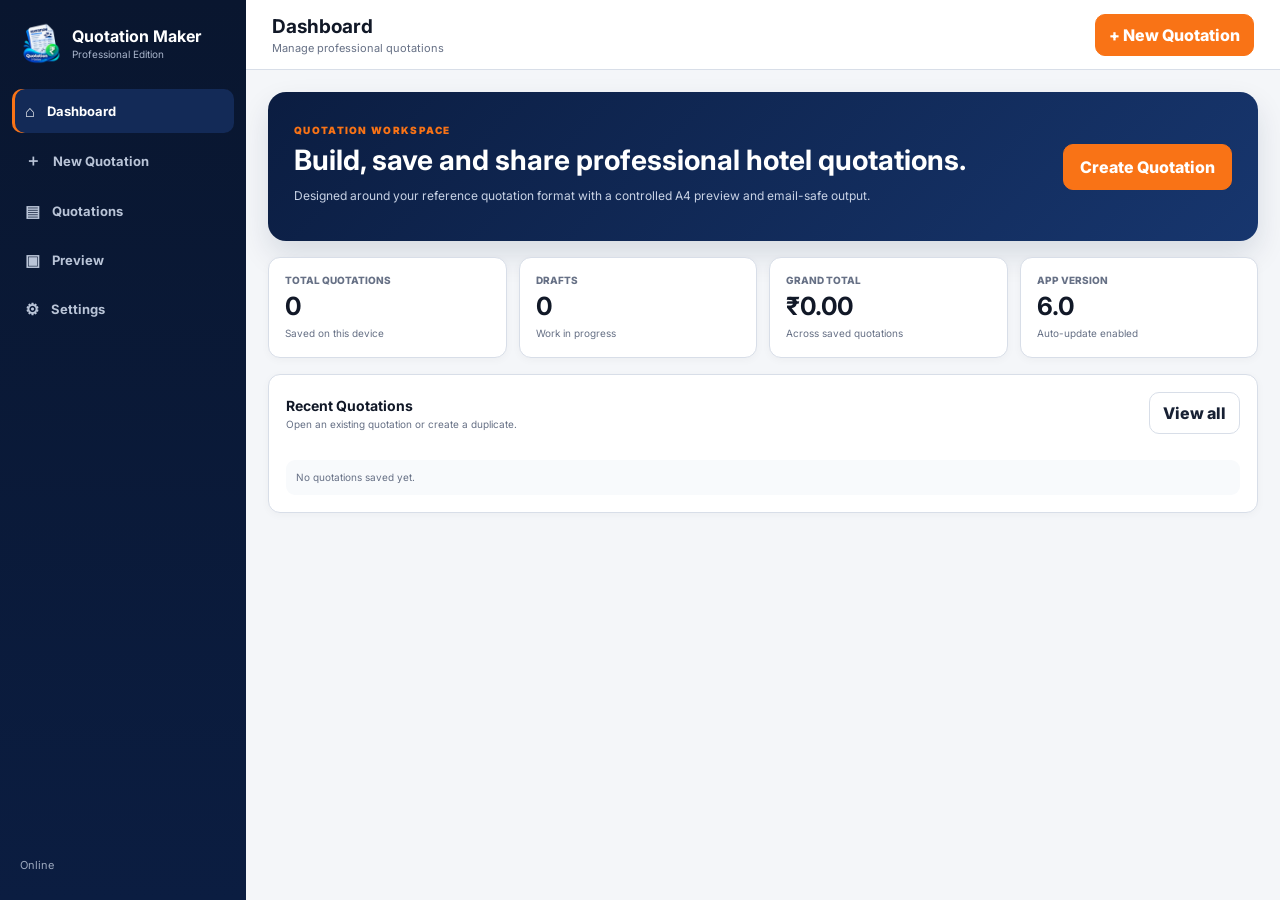
==== commit 6f26d0e2: "Add files via upload" ====
--- a/index.html
+++ b/index.html
@@ -32,9 +32,6 @@
       <div class="mobile-brand"><img src="icon-192.png" alt=""><strong>Quotation Maker</strong></div>
       <div class="top-title"><h1 id="pageTitle">Dashboard</h1><p id="pageSub">Manage professional quotations</p></div>
       <div class="top-actions">
-        <button class="icon-btn" id="globalZoomOut" title="Zoom out">−</button>
-        <span class="zoom-value" id="globalZoomValue">100%</span>
-        <button class="icon-btn" id="globalZoomIn" title="Zoom in">＋</button>
         <button class="btn primary" id="newTop">+ New Quotation</button>
       </div>
     </header>
@@ -95,7 +92,7 @@
 
       <section class="page" id="page-quotations"><div class="page-head"><div><span class="eyebrow">LIBRARY</span><h2>Saved Quotations</h2><p>Search, edit, duplicate or delete quotations stored on this device.</p></div><button class="btn primary" id="newFromLibrary">+ New Quotation</button></div><div class="panel"><div class="search-row"><input id="searchQuotes" placeholder="Search quotation ref, guest or agency..."><select id="filterStatus"><option value="all">All Status</option><option>DRAFT</option><option>PROVISIONAL</option><option>CONFIRMED</option><option>HOLD</option></select></div><div id="quoteLibrary" class="quote-library"></div></div></section>
 
-      <section class="page" id="page-preview"><div class="preview-toolbar"><div><span class="eyebrow">DOCUMENT PREVIEW</span><h2>Quotation Preview</h2></div><div class="preview-controls"><button class="icon-btn" id="previewZoomOut">−</button><span id="previewZoomValue">100%</span><button class="icon-btn" id="previewZoomIn">＋</button><button class="btn" id="previewFit">Fit</button><button class="btn" id="previewCopyEmail">Copy Email</button><button class="btn primary" id="previewPrint">Print / PDF</button></div></div><div id="previewCanvas" class="preview-canvas"><div id="quotationDocument" class="quotation-document"></div></div></section>
+      <section class="page" id="page-preview"><div class="preview-toolbar"><div><span class="eyebrow">DOCUMENT PREVIEW</span><h2>Quotation Preview</h2></div><div class="preview-controls"><button class="btn" id="previewCopyEmail">Copy Email</button><button class="btn primary" id="previewPrint">Print / PDF</button></div></div><div id="previewCanvas" class="preview-canvas"><div id="quotationDocument" class="quotation-document"></div></div></section>
 
       <section class="page" id="page-settings"><div class="page-head"><div><span class="eyebrow">SYSTEM SETTINGS</span><h2>Quotation Settings</h2><p>Manage the master data used by the quotation editor and output.</p></div><button class="btn primary" id="saveSettings">Save Settings</button></div>
         <div class="settings-grid">
--- a/styles.css
+++ b/styles.css
@@ -8,3 +8,82 @@
 @media(max-width:1100px){.sidebar{display:none}.main{margin:0;width:100%;padding-bottom:74px}.mobile-brand{display:flex;align-items:center;gap:8px}.mobile-brand img{width:34px;height:34px}.mobile-brand strong{font-size:13px}.top-title{display:none}.topbar{padding:0 10px;height:60px}.top-actions .btn{display:none}.editor-grid{grid-template-columns:1fr}.editor-side{display:none}.stats{grid-template-columns:repeat(2,1fr)}.settings-grid{grid-template-columns:1fr}.mobile-nav{display:grid;grid-template-columns:repeat(4,1fr);position:fixed;z-index:29;left:0;right:0;bottom:0;background:#fff;border-top:1px solid var(--line);padding:6px 5px calc(6px + env(safe-area-inset-bottom));box-shadow:0 -5px 18px rgba(15,23,42,.08)}.mobile-nav button{border:0;background:transparent;color:#667085;font-size:9px;font-weight:900}.mobile-nav button.active{color:var(--orange)}.mobile-nav span{display:block;margin-top:2px}.content{padding:12px}.hero{padding:20px}.preview-canvas{padding:12px}.quote-sheet{transform:none}}
 @media(max-width:680px){.content{padding:9px}.hero{display:block}.hero h2{font-size:23px}.hero .btn{margin-top:10px}.stats{gap:7px}.stat{padding:11px}.stat strong{font-size:20px}.panel{padding:13px}.form-grid,.form-grid.three{grid-template-columns:1fr}.full{grid-column:auto}.page-head,.editor-toolbar,.preview-toolbar{display:block}.toolbar-actions,.preview-controls{justify-content:flex-start;margin-top:10px}.totals-strip{grid-template-columns:1fr 1fr}.search-row{grid-template-columns:1fr}.upload-grid{grid-template-columns:1fr}.catalog-row{grid-template-columns:1fr 1fr 1fr 34px}.catalog-add{grid-template-columns:1fr 1fr}.q-top{grid-template-columns:1fr}.q-grid,.q-summary{grid-template-columns:1fr}.quote-document{justify-content:flex-start}.preview-canvas{min-height:70vh;overflow:auto}.quote-sheet{flex:none}.top-actions{gap:3px}.icon-btn{width:32px;height:32px}.zoom-value{font-size:10px;min-width:32px}}
 @media print{body{background:#fff}.sidebar,.topbar,.mobile-nav,.install-banner,.page-head,.preview-toolbar,.toast{display:none!important}.main{margin:0;width:100%}.content{padding:0}.page{display:none!important}.page#page-preview{display:block!important}.preview-canvas{padding:0;background:#fff;overflow:visible}.quotation-document{transform:none!important}.quote-sheet{box-shadow:none;border:0;width:794px;min-height:auto;padding:15mm}@page{size:A4;margin:0}}
+
+/* V7: clean professional layout — no app zoom controls */
+:root{--radius:12px}
+.content{zoom:1}
+.q-contact{color:#111827!important;text-decoration:none!important;pointer-events:none;cursor:default}
+.q-section{margin-top:6px}
+.q-summary{display:block;margin-top:0}
+.q-rows{display:grid;grid-template-columns:1fr auto;gap:2px 12px;align-items:center}
+.q-rows strong{text-align:right;white-space:nowrap}
+.q-payment{display:grid;grid-template-columns:92px minmax(0,1fr);gap:12px;align-items:center}
+.q-payment .q-qr{width:82px;height:82px;border:1px solid #c6d0dc;border-radius:0!important;display:block}
+.q-box,.q-ref{border-radius:6px}
+.q-banner img{border-radius:6px}
+.q-table-wrap{width:100%;overflow:hidden;border-radius:0}
+.q-table{margin-top:0;table-layout:fixed}
+.q-table th,.q-table td{vertical-align:middle}
+.q-table th:nth-child(1),.q-table td:nth-child(1){width:36%}
+.q-table th:nth-child(2),.q-table td:nth-child(2){width:11%}
+.q-table th:nth-child(3),.q-table td:nth-child(3),.q-table th:nth-child(4),.q-table td:nth-child(4){width:9%;text-align:center}
+.q-table th:nth-child(5),.q-table td:nth-child(5){width:17%}
+.q-table th:nth-child(6),.q-table td:nth-child(6){width:18%}
+.q-center{text-align:center}
+.q-sign{margin-top:6px}
+.q-sign img{border-radius:0!important}
+.q-footer{margin-top:6px}
+.top-actions{min-width:0}
+.preview-canvas{padding:18px}
+.quotation-document{transform:none!important;transition:none!important}
+.quote-sheet{width:100%;max-width:794px;min-height:1123px;margin:0 auto}
+.editor-toolbar,.page-head,.preview-toolbar{align-items:center}
+.editor-toolbar h2,.page-head h2,.preview-toolbar h2{font-size:22px}
+.panel{width:100%;overflow:hidden}
+.item-table-wrap{max-width:100%}
+
+@media(max-width:1100px){
+  .content{width:100%;max-width:none}
+  .editor-toolbar,.page-head,.preview-toolbar{margin-bottom:12px}
+  .editor-toolbar h2,.page-head h2,.preview-toolbar h2{font-size:20px}
+  .hero h2{font-size:24px}
+  .mobile-nav{height:auto}
+  .mobile-nav button{min-height:50px;padding:5px 2px;font-size:10px;line-height:1.15}
+  .mobile-nav button span{font-size:9px;font-weight:800}
+}
+@media(max-width:680px){
+  .content{padding:8px}
+  .panel{padding:12px;border-radius:12px}
+  .panel-head{margin-bottom:10px;align-items:center}
+  .panel-head h3{font-size:13px}
+  .panel-head p{font-size:9px}
+  .editor-toolbar,.page-head,.preview-toolbar{display:flex;align-items:center;justify-content:space-between;gap:8px;margin-bottom:10px}
+  .editor-toolbar h2,.page-head h2,.preview-toolbar h2{font-size:18px;margin-top:3px}
+  .eyebrow{font-size:8px}
+  .toolbar-actions,.preview-controls{gap:5px;margin-top:0}
+  .btn{padding:9px 10px;font-size:12px}
+  .form-grid,.form-grid.three{grid-template-columns:1fr;gap:9px}
+  .form-grid input,.form-grid select,.form-grid textarea{font-size:13px;min-height:42px;padding:10px 11px}
+  .item-table-wrap{border-radius:9px}
+  .item-editor{min-width:860px}
+  .quote-sheet{width:100%;min-width:0;min-height:0;padding:14px}
+  .q-top{grid-template-columns:1fr;gap:7px}
+  .q-brand h1{font-size:15px}
+  .q-brand p,.q-ref,.q-box-body,.q-terms,.q-table{font-size:7px}
+  .q-grid{grid-template-columns:1fr;gap:6px}
+  .q-section{margin-top:6px}
+  .q-payment{grid-template-columns:78px minmax(0,1fr);gap:9px}
+  .q-payment .q-qr{width:72px;height:72px}
+  .q-table th,.q-table td{padding:5px 4px;overflow-wrap:anywhere}
+  .preview-canvas{padding:8px;border-radius:10px}
+  .quotation-document{width:100%;display:block}
+  .quote-sheet{margin:0 auto}
+  .mobile-nav{grid-template-columns:repeat(4,1fr);padding:4px 4px calc(4px + env(safe-area-inset-bottom));}
+  .mobile-nav button{border-radius:9px}
+  .mobile-nav button.active{background:#fff7ed}
+  .topbar{padding:0 8px}
+}
+@media print{
+  .quotation-document{transform:none!important}
+  .quote-sheet{width:794px;max-width:none}
+}
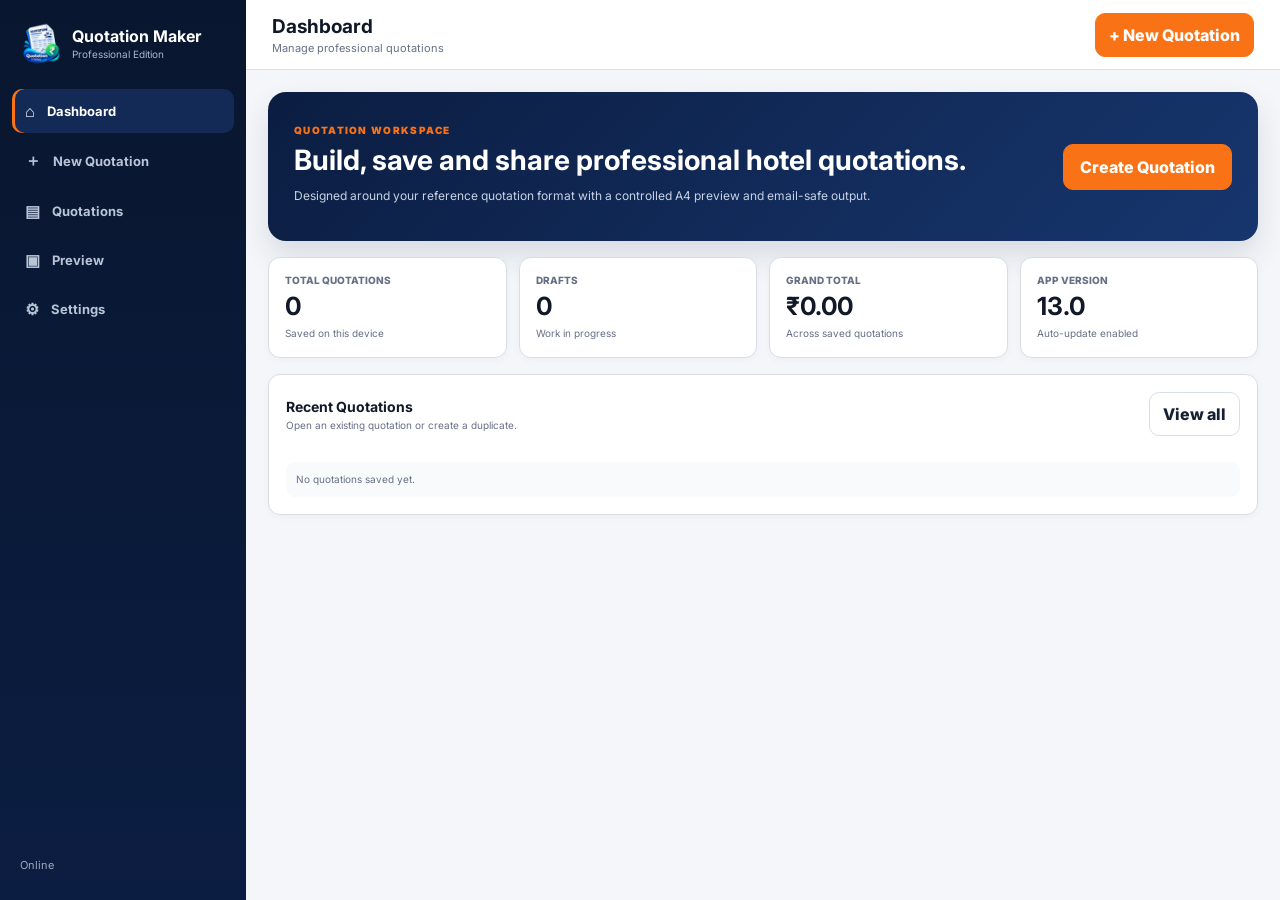
==== commit 66be5203: "Add files via upload" ====
--- a/index.html
+++ b/index.html
@@ -45,7 +45,7 @@
           <div class="stat"><span>Total Quotations</span><strong id="statTotal">0</strong><small>Saved on this device</small></div>
           <div class="stat"><span>Drafts</span><strong id="statDraft">0</strong><small>Work in progress</small></div>
           <div class="stat"><span>Grand Total</span><strong id="statValue">₹0</strong><small>Across saved quotations</small></div>
-          <div class="stat"><span>App Version</span><strong>6.0</strong><small id="updateState">Auto-update enabled</small></div>
+          <div class="stat"><span>App Version</span><strong>13.0</strong><small id="updateState">Auto-update enabled</small></div>
         </div>
         <div class="panel"><div class="panel-head"><div><h3>Recent Quotations</h3><p>Open an existing quotation or create a duplicate.</p></div><button class="btn" data-page-jump="quotations">View all</button></div><div id="recentList" class="recent-list"></div></div>
       </section>
--- a/styles.css
+++ b/styles.css
@@ -4,7 +4,7 @@
 .app-shell{min-height:100dvh;display:flex}.sidebar{position:fixed;z-index:30;left:0;top:0;bottom:0;width:246px;background:linear-gradient(180deg,#09162f,#0b1d41);color:#fff;padding:18px 12px;display:flex;flex-direction:column}.brand{display:flex;gap:10px;align-items:center;padding:4px 8px 25px}.brand img,.mobile-brand img{width:42px;height:42px;border-radius:12px}.brand strong{font-size:16px}.brand span{display:block;font-size:10px;color:#aab6cc;margin-top:2px}.sidebar nav{display:grid;gap:5px}.nav-btn{display:flex;align-items:center;gap:12px;width:100%;border:0;background:transparent;color:#b9c4d7;padding:12px 13px;border-radius:10px;text-align:left;font-weight:700}.nav-btn span{font-size:13px}.nav-btn:hover,.nav-btn.active{background:#132a57;color:#fff}.nav-btn.active{box-shadow:inset 3px 0 var(--orange)}.sidebar-footer{margin-top:auto;display:flex;flex-direction:column;gap:8px;color:#9ca8bd;font-size:11px;padding:10px 8px}.install-mini{border:1px solid #294577;background:#132a57;color:#fff;border-radius:9px;padding:9px;font-weight:700}
 .main{margin-left:246px;width:calc(100% - 246px);min-width:0}.topbar{position:sticky;z-index:25;top:0;height:70px;background:rgba(255,255,255,.96);backdrop-filter:blur(12px);border-bottom:1px solid var(--line);display:flex;align-items:center;justify-content:space-between;padding:0 26px}.mobile-brand{display:none}.top-title h1{font-size:19px;margin:0}.top-title p{margin:3px 0 0;font-size:11px;color:var(--muted)}.top-actions{display:flex;align-items:center;gap:7px}.btn,.icon-btn{border:1px solid var(--line);background:#fff;color:#172033;border-radius:10px;font-weight:800}.btn{padding:10px 13px}.btn.small{padding:8px 10px;font-size:12px}.btn.big{padding:12px 16px}.btn.primary{background:var(--orange);border-color:var(--orange);color:#fff}.btn.primary:hover{background:var(--orange2)}.btn.dark{background:var(--navy);border-color:var(--navy);color:#fff}.icon-btn{width:36px;height:36px;font-size:19px}.zoom-value{font-size:11px;font-weight:800;min-width:38px;text-align:center}.content{padding:22px;max-width:1500px;margin:auto;zoom:var(--appZoom)}.page{display:none}.page.active{display:block}.eyebrow{font-size:10px;font-weight:900;letter-spacing:.13em;color:var(--orange);display:inline-block}.page-head,.editor-toolbar,.preview-toolbar{display:flex;justify-content:space-between;gap:16px;align-items:end;margin-bottom:17px}.page-head h2,.editor-toolbar h2,.preview-toolbar h2{margin:5px 0 0;font-size:25px;letter-spacing:-.03em}.page-head p{margin:5px 0 0;color:var(--muted);font-size:12px}.hero{background:linear-gradient(135deg,#0b1d41,#17366e);color:#fff;border-radius:18px;padding:26px;display:flex;justify-content:space-between;align-items:center;gap:20px;margin-bottom:16px;box-shadow:0 14px 30px rgba(11,29,65,.12)}.hero h2{max-width:680px;margin:6px 0;font-size:28px;line-height:1.15}.hero p{color:#c8d2e5;max-width:700px;font-size:12px}.stats{display:grid;grid-template-columns:repeat(4,1fr);gap:12px;margin-bottom:16px}.stat,.panel{background:var(--card);border:1px solid var(--line);border-radius:var(--radius);box-shadow:0 2px 8px rgba(15,23,42,.035)}.stat{padding:16px}.stat span{display:block;color:var(--muted);font-size:10px;font-weight:800;text-transform:uppercase}.stat strong{display:block;font-size:25px;margin-top:5px}.stat small{font-size:10px;color:var(--muted)}.panel{padding:17px}.panel-head{display:flex;align-items:center;justify-content:space-between;gap:12px;margin-bottom:14px}.panel h3,.panel-head h3{font-size:14px;margin:0}.panel-head p{font-size:10px;color:var(--muted);margin:4px 0 0}.recent-list,.quote-library{display:grid;gap:8px}.recent-row,.library-row{border:1px solid var(--line);border-radius:10px;padding:12px;display:flex;justify-content:space-between;gap:12px;align-items:center;background:#fff}.recent-row strong,.library-row strong{font-size:13px}.recent-row small,.library-row small{display:block;color:var(--muted);font-size:10px;margin-top:3px}.row-actions{display:flex;gap:6px;flex-wrap:wrap}.status-pill{font-size:9px;font-weight:900;background:#fff7ed;color:#9a3412;border:1px solid #fed7aa;padding:5px 8px;border-radius:999px}.install-banner{background:#fff7ed;border:1px solid #fed7aa;color:#7c2d12;border-radius:12px;padding:12px 14px;display:flex;justify-content:space-between;align-items:center;gap:10px;margin-bottom:14px}.install-banner strong{display:block;font-size:12px}.install-banner small{display:block;margin-top:3px;font-size:10px}.editor-grid{display:grid;grid-template-columns:minmax(0,1fr) 330px;gap:16px}.editor-main{display:grid;gap:14px}.editor-side{min-width:0}.sticky-panel{position:sticky;top:86px}.form-grid{display:grid;grid-template-columns:repeat(2,minmax(0,1fr));gap:12px}.form-grid.three{grid-template-columns:repeat(3,minmax(0,1fr))}.form-grid label{font-size:10px;color:var(--muted);font-weight:900;text-transform:uppercase;letter-spacing:.035em}.form-grid input,.form-grid select,.form-grid textarea,.search-row input,.search-row select{display:block;width:100%;margin-top:6px;border:1px solid #cfd6e1;border-radius:10px;background:#fff;color:var(--text);padding:11px 12px;font-size:14px;font-weight:500;min-height:44px}.form-grid textarea{min-height:100px;resize:vertical}.full{grid-column:1/-1}.toolbar-actions,.preview-controls{display:flex;gap:7px;flex-wrap:wrap;justify-content:flex-end}.item-table-wrap{overflow:auto;border:1px solid var(--line);border-radius:10px}.item-editor{width:100%;min-width:950px;border-collapse:collapse}.item-editor th{background:var(--navy);color:#fff;padding:11px 8px;font-size:10px;text-align:left}.item-editor td{padding:8px;border-top:1px solid var(--line);vertical-align:middle}.item-editor input,.item-editor select{width:100%;min-height:40px;border:1px solid #cfd6e1;border-radius:8px;padding:8px;font-size:12px}.stepper{display:flex;align-items:center;gap:4px}.stepper button{width:30px;height:30px;border:1px solid #cfd6e1;background:#fff;border-radius:7px;font-weight:900}.stepper input{width:54px!important;text-align:center}.amount-cell{font-weight:900;text-align:right;white-space:nowrap}.remove-item{border:0;background:#fee2e2;color:#b91c1c;width:30px;height:30px;border-radius:7px;font-weight:900}.totals-strip{display:grid;grid-template-columns:repeat(4,1fr);gap:8px;margin-top:13px}.totals-strip div{border:1px solid var(--line);border-radius:10px;padding:10px;background:#f8fafc}.totals-strip span{display:block;color:var(--muted);font-size:9px;font-weight:800}.totals-strip strong{display:block;margin-top:4px;font-size:15px}.totals-strip div:last-child{background:var(--navy);color:#fff;border-color:var(--navy)}.totals-strip div:last-child span{color:#cbd5e1}.side-title{display:flex;justify-content:space-between;align-items:center}.side-title h3{font-size:14px}.side-title span{font-size:9px;color:var(--muted)}.live-total{background:var(--navy);color:#fff;border-radius:12px;padding:15px;margin-top:12px}.live-total small{color:#cbd5e1;font-size:9px}.live-total strong{display:block;font-size:27px;margin-top:3px}.side-qr{display:flex;align-items:center;gap:12px;padding:12px 0;border-bottom:1px solid var(--line)}.side-qr img{width:92px;height:92px;border:5px solid #fff;box-shadow:0 0 0 1px #cfd6e1;border-radius:7px}.side-qr strong{display:block;font-size:18px}.side-qr small{display:block;color:var(--muted);font-size:9px;margin-top:3px}.side-actions{display:grid;gap:7px;margin-top:13px}.mini-help{font-size:10px;line-height:1.5;color:var(--muted);margin-top:12px;background:#f8fafc;padding:10px;border-radius:9px}.search-row{display:grid;grid-template-columns:1fr 180px;gap:8px;margin-bottom:13px}.library-row{padding:14px}.library-main{min-width:0}.library-total{font-size:14px;font-weight:900}.preview-canvas{background:#dfe4eb;border-radius:14px;min-height:70vh;padding:28px;overflow:auto}.quotation-document{width:100%;display:flex;justify-content:center;transform-origin:top center;transition:transform .15s ease}.preview-controls span{font-size:11px;font-weight:900;min-width:42px;text-align:center;padding-top:10px}
 /* A4 quotation, based on user's supplied reference format */
-.quote-sheet{width:794px;min-height:1123px;background:#fff;border:1px solid #bfc8d5;box-shadow:0 8px 25px rgba(15,23,42,.14);padding:22px;color:#111827;font-family:Inter,Arial,Helvetica,sans-serif}.q-top{display:grid;grid-template-columns:1fr 180px;gap:18px;border-bottom:1px solid #0b1d41;padding-bottom:8px}.q-brand h1{font-size:16px;margin:0 0 2px;font-weight:900}.q-brand p{font-size:7.5px;line-height:10px;margin:1px 0}.q-ref{border:1px solid #c6d0dc;border-radius:5px;padding:8px;font-size:7.5px;line-height:11px}.q-ref strong{display:block;font-size:9px;margin-bottom:3px}.q-grid{display:grid;grid-template-columns:1fr 1fr;gap:8px;margin-top:8px}.q-box{border:1px solid #c6d0dc;border-radius:5px;overflow:hidden}.q-box-title{background:#f8fafc;border-bottom:1px solid #c6d0dc;padding:6px 8px;font-size:7.5px;font-weight:900;letter-spacing:.03em}.q-box-body{padding:7px 8px;font-size:7.5px;line-height:12px}.q-table{width:100%;border-collapse:collapse;margin-top:8px;font-size:7.5px}.q-table th{background:#0b1d41;color:#fff;padding:6px 5px;border:1px solid #c6d0dc;text-align:left}.q-table td{padding:6px 5px;border:1px solid #c6d0dc}.q-right{text-align:right}.q-summary{display:grid;grid-template-columns:1fr 1fr;gap:8px;margin-top:8px}.q-rows{padding:7px 8px;font-size:7.5px;line-height:13px}.q-total{background:#0b1d41;color:#fff;padding:7px 8px;display:flex;justify-content:space-between;font-size:9px;font-weight:900}.q-payment{display:grid;grid-template-columns:92px 1fr;gap:12px;align-items:center}.q-payment img{width:82px;height:82px;border:1px solid #c6d0dc}.q-payment-text{font-size:7.5px;line-height:12px}.q-payment-text strong{font-size:8px}.q-banner{margin-top:8px}.q-banner img{width:100%;max-height:95px;object-fit:cover;display:block;border:1px solid #c6d0dc}.q-terms{font-size:7.5px;line-height:12px}.q-sign{margin-top:7px;text-align:right;font-size:7px}.q-sign img{display:block;margin:2px 0 0 auto;max-width:120px;max-height:45px}.q-footer{border-top:1px solid #c6d0dc;margin-top:8px;padding-top:7px;text-align:right;font-size:6.5px;line-height:9px}.q-note{white-space:pre-wrap}.settings-grid{display:grid;grid-template-columns:repeat(2,minmax(0,1fr));gap:14px}.catalog-list{display:grid;gap:8px;margin-bottom:9px}.catalog-row{display:grid;grid-template-columns:minmax(0,1fr) 110px 100px 34px;gap:7px;align-items:center}.catalog-row input,.catalog-row select{width:100%;min-height:40px;border:1px solid #cfd6e1;border-radius:8px;padding:8px;font-size:12px}.catalog-row button{border:0;background:#fee2e2;color:#b91c1c;border-radius:8px;height:34px;font-weight:900}.catalog-add{display:grid;grid-template-columns:1fr 110px 100px auto;gap:7px}.catalog-add input,.catalog-add select{border:1px solid #cfd6e1;border-radius:8px;padding:9px}.upload-grid{display:grid;grid-template-columns:1fr 1fr;gap:10px}.upload-box{border:1px dashed #cbd5e1;border-radius:10px;padding:12px;font-size:10px;font-weight:900;color:var(--muted)}.upload-box input{display:block;margin-top:8px}.upload-preview{width:100%;max-height:110px;object-fit:cover;margin-top:8px;border-radius:7px}.signature-preview{max-height:70px}.wide-text{width:100%;min-height:130px;border:1px solid #cfd6e1;border-radius:10px;padding:12px}.mobile-nav{display:none}.toast{position:fixed;right:18px;bottom:18px;background:#0b1d41;color:#fff;padding:12px 15px;border-radius:10px;z-index:100;font-size:11px;font-weight:800;box-shadow:0 12px 30px rgba(0,0,0,.2)}
+.quote-sheet{width:794px;min-height:1123px;background:#fff;border:1px solid #bfc8d5;box-shadow:0 8px 25px rgba(15,23,42,.14);padding:22px;color:#111827;font-family:Inter,Arial,Helvetica,sans-serif}.q-top{display:grid;grid-template-columns:1fr 180px;gap:18px;border-bottom:1px solid #0b1d41;padding-bottom:8px}.q-brand h1{font-size:16px;margin:0 0 2px;font-weight:900;white-space:nowrap;overflow:hidden}.q-brand p{font-size:7.5px;line-height:10px;margin:1px 0}.q-ref{border:1px solid #c6d0dc;border-radius:5px;padding:8px;font-size:7.5px;line-height:11px}.q-ref strong{display:block;font-size:9px;margin-bottom:3px}.q-grid{display:grid;grid-template-columns:1fr 1fr;gap:8px;margin-top:8px}.q-box{border:1px solid #c6d0dc;border-radius:5px;overflow:hidden}.q-box-title{background:#f8fafc;border-bottom:1px solid #c6d0dc;padding:6px 8px;font-size:7.5px;font-weight:900;letter-spacing:.03em}.q-box-body{padding:7px 8px;font-size:7.5px;line-height:12px}.q-table{width:100%;border-collapse:collapse;margin-top:8px;font-size:7.5px}.q-table th{background:#0b1d41;color:#fff;padding:6px 5px;border:1px solid #c6d0dc;text-align:left}.q-table td{padding:6px 5px;border:1px solid #c6d0dc}.q-right{text-align:right}.q-summary{display:grid;grid-template-columns:1fr 1fr;gap:8px;margin-top:8px}.q-rows{padding:7px 8px;font-size:7.5px;line-height:13px}.q-total{background:#0b1d41;color:#fff;padding:7px 8px;display:flex;justify-content:space-between;font-size:9px;font-weight:900}.q-payment{display:grid;grid-template-columns:92px 1fr;gap:12px;align-items:center}.q-payment img{width:82px;height:82px;border:1px solid #c6d0dc}.q-payment-text{font-size:7.5px;line-height:12px}.q-payment-text strong{font-size:8px}.q-banner{margin-top:8px}.q-banner img{width:100%;max-height:95px;object-fit:cover;display:block;border:1px solid #c6d0dc}.q-terms{font-size:7.5px;line-height:12px}.q-sign{margin-top:7px;text-align:right;font-size:7px}.q-sign img{display:block;margin:2px 0 0 auto;max-width:120px;max-height:45px}.q-footer{border-top:1px solid #c6d0dc;margin-top:8px;padding-top:7px;text-align:right;font-size:6.5px;line-height:9px}.q-note{white-space:pre-wrap}.settings-grid{display:grid;grid-template-columns:repeat(2,minmax(0,1fr));gap:14px}.catalog-list{display:grid;gap:8px;margin-bottom:9px}.catalog-row{display:grid;grid-template-columns:minmax(0,1fr) 110px 100px 34px;gap:7px;align-items:center}.catalog-row input,.catalog-row select{width:100%;min-height:40px;border:1px solid #cfd6e1;border-radius:8px;padding:8px;font-size:12px}.catalog-row button{border:0;background:#fee2e2;color:#b91c1c;border-radius:8px;height:34px;font-weight:900}.catalog-add{display:grid;grid-template-columns:1fr 110px 100px auto;gap:7px}.catalog-add input,.catalog-add select{border:1px solid #cfd6e1;border-radius:8px;padding:9px}.upload-grid{display:grid;grid-template-columns:1fr 1fr;gap:10px}.upload-box{border:1px dashed #cbd5e1;border-radius:10px;padding:12px;font-size:10px;font-weight:900;color:var(--muted)}.upload-box input{display:block;margin-top:8px}.upload-preview{width:100%;max-height:110px;object-fit:cover;margin-top:8px;border-radius:7px}.signature-preview{max-height:70px}.wide-text{width:100%;min-height:130px;border:1px solid #cfd6e1;border-radius:10px;padding:12px}.mobile-nav{display:none}.toast{position:fixed;right:18px;bottom:18px;background:#0b1d41;color:#fff;padding:12px 15px;border-radius:10px;z-index:100;font-size:11px;font-weight:800;box-shadow:0 12px 30px rgba(0,0,0,.2)}
 @media(max-width:1100px){.sidebar{display:none}.main{margin:0;width:100%;padding-bottom:74px}.mobile-brand{display:flex;align-items:center;gap:8px}.mobile-brand img{width:34px;height:34px}.mobile-brand strong{font-size:13px}.top-title{display:none}.topbar{padding:0 10px;height:60px}.top-actions .btn{display:none}.editor-grid{grid-template-columns:1fr}.editor-side{display:none}.stats{grid-template-columns:repeat(2,1fr)}.settings-grid{grid-template-columns:1fr}.mobile-nav{display:grid;grid-template-columns:repeat(4,1fr);position:fixed;z-index:29;left:0;right:0;bottom:0;background:#fff;border-top:1px solid var(--line);padding:6px 5px calc(6px + env(safe-area-inset-bottom));box-shadow:0 -5px 18px rgba(15,23,42,.08)}.mobile-nav button{border:0;background:transparent;color:#667085;font-size:9px;font-weight:900}.mobile-nav button.active{color:var(--orange)}.mobile-nav span{display:block;margin-top:2px}.content{padding:12px}.hero{padding:20px}.preview-canvas{padding:12px}.quote-sheet{transform:none}}
 @media(max-width:680px){.content{padding:9px}.hero{display:block}.hero h2{font-size:23px}.hero .btn{margin-top:10px}.stats{gap:7px}.stat{padding:11px}.stat strong{font-size:20px}.panel{padding:13px}.form-grid,.form-grid.three{grid-template-columns:1fr}.full{grid-column:auto}.page-head,.editor-toolbar,.preview-toolbar{display:block}.toolbar-actions,.preview-controls{justify-content:flex-start;margin-top:10px}.totals-strip{grid-template-columns:1fr 1fr}.search-row{grid-template-columns:1fr}.upload-grid{grid-template-columns:1fr}.catalog-row{grid-template-columns:1fr 1fr 1fr 34px}.catalog-add{grid-template-columns:1fr 1fr}.q-top{grid-template-columns:1fr}.q-grid,.q-summary{grid-template-columns:1fr}.quote-document{justify-content:flex-start}.preview-canvas{min-height:70vh;overflow:auto}.quote-sheet{flex:none}.top-actions{gap:3px}.icon-btn{width:32px;height:32px}.zoom-value{font-size:10px;min-width:32px}}
 @media print{body{background:#fff}.sidebar,.topbar,.mobile-nav,.install-banner,.page-head,.preview-toolbar,.toast{display:none!important}.main{margin:0;width:100%}.content{padding:0}.page{display:none!important}.page#page-preview{display:block!important}.preview-canvas{padding:0;background:#fff;overflow:visible}.quotation-document{transform:none!important}.quote-sheet{box-shadow:none;border:0;width:794px;min-height:auto;padding:15mm}@page{size:A4;margin:0}}
@@ -19,7 +19,7 @@
 .q-rows strong{text-align:right;white-space:nowrap}
 .q-payment{display:grid;grid-template-columns:92px minmax(0,1fr);gap:12px;align-items:center}
 .q-payment .q-qr{width:82px;height:82px;border:1px solid #c6d0dc;border-radius:0!important;display:block}
-.q-box,.q-ref{border-radius:6px}
+.q-box,.q-ref{border-radius:8px}
 .q-banner img{border-radius:6px}
 .q-table-wrap{width:100%;overflow:hidden;border-radius:0}
 .q-table{margin-top:0;table-layout:fixed}
@@ -66,15 +66,24 @@
   .form-grid input,.form-grid select,.form-grid textarea{font-size:13px;min-height:42px;padding:10px 11px}
   .item-table-wrap{border-radius:9px}
   .item-editor{min-width:860px}
-  .quote-sheet{width:100%;min-width:0;min-height:0;padding:14px}
-  .q-top{grid-template-columns:1fr;gap:7px}
-  .q-brand h1{font-size:15px}
-  .q-brand p,.q-ref,.q-box-body,.q-terms,.q-table{font-size:7px}
-  .q-grid{grid-template-columns:1fr;gap:6px}
-  .q-section{margin-top:6px}
-  .q-payment{grid-template-columns:78px minmax(0,1fr);gap:9px}
+  .quote-sheet{width:100%;min-width:0;min-height:0;padding:10px}
+  .q-top{grid-template-columns:minmax(0,1fr) 126px;gap:7px;align-items:start}
+  .q-brand h1{font-size:10.5px;line-height:12px;white-space:nowrap;overflow:hidden;text-overflow:clip}
+  .q-brand p{font-size:6.5px;line-height:8.5px}
+  .q-ref{font-size:6.5px;line-height:9px;padding:6px}
+  .q-ref strong{font-size:7.5px;line-height:9px;white-space:nowrap}
+  .q-grid{grid-template-columns:minmax(0,1fr) minmax(0,1fr);gap:6px;align-items:stretch}
+  .q-grid .q-box{width:100%;height:100%;min-width:0}
+  .q-grid .q-box-body{min-height:82px}
+  .q-box-title{font-size:7px;padding:5px 6px;white-space:nowrap}
+  .q-box-body,.q-terms,.q-table{font-size:6.8px;line-height:10px}
+  .q-section{width:100%;margin-top:6px}
+  .q-payment{grid-template-columns:76px minmax(0,1fr);gap:8px}
   .q-payment .q-qr{width:72px;height:72px}
-  .q-table th,.q-table td{padding:5px 4px;overflow-wrap:anywhere}
+  .q-payment-text{font-size:6.8px;line-height:10px}
+  .q-table th,.q-table td{padding:5px 3px;overflow-wrap:anywhere}
+  .q-footer{font-size:6px;line-height:8px;color:#111827}
+  .q-footer .q-website{color:#111827!important;text-decoration:none!important}
   .preview-canvas{padding:8px;border-radius:10px}
   .quotation-document{width:100%;display:block}
   .quote-sheet{margin:0 auto}
@@ -87,3 +96,221 @@
   .quotation-document{transform:none!important}
   .quote-sheet{width:794px;max-width:none}
 }
+
+/* V8 mobile document alignment safeguards */
+.q-section,.q-box,.q-grid,.q-table-wrap{width:100%;max-width:100%;box-sizing:border-box}
+.q-box{display:block}
+.q-website{color:#111827!important;text-decoration:none!important;pointer-events:none;cursor:default}
+
+/* V8 final mobile alignment fixes */
+.q-grid{align-items:stretch}
+.q-grid>.q-box{height:100%;min-width:0}
+.q-ref{border-radius:8px!important}
+.q-website{color:#111827!important;text-decoration:none!important;pointer-events:none;cursor:default}
+
+
+/* V9 responsive consistency and A4 print improvements */
+.btn,.icon-btn{min-height:44px}
+.btn.small{min-height:40px}
+.form-grid input,.form-grid select,.form-grid textarea,.search-row input,.search-row select{min-height:44px}
+.q-ref{position:relative}
+.q-status-badge{display:inline-block;background:#f97316;color:#fff;border-radius:999px;padding:2px 7px;font:800 6.5px/8px Inter,Arial,sans-serif;text-transform:uppercase;letter-spacing:.02em;margin:1px 0 2px;white-space:nowrap}
+.q-section{display:block;width:100%!important;max-width:100%!important;min-width:0}
+.q-table-wrap{display:block;width:100%!important;max-width:100%!important}
+.q-table{width:100%!important;table-layout:fixed}
+.q-box-body,.q-terms{overflow-wrap:anywhere;word-break:normal}
+.q-terms{white-space:normal}
+.q-footer .q-website{color:#111827!important;text-decoration:none!important}
+
+@media(max-width:680px){
+  .content{padding:8px 7px}
+  .panel{width:100%;max-width:100%}
+  .toolbar-actions .btn,.preview-controls .btn{min-height:42px}
+  .q-top{grid-template-columns:minmax(0,1fr) 116px;gap:6px}
+  .q-brand{min-width:0}
+  .q-brand h1{font-size:10.5px!important;line-height:12px!important;letter-spacing:-.02em}
+  .q-brand p{font-size:6.4px!important;line-height:8.2px!important;white-space:normal}
+  .q-ref{width:116px!important;max-width:116px!important;padding:5px!important;font-size:6.2px!important;line-height:8.5px!important}
+  .q-ref strong{font-size:7px!important}
+  .q-status-badge{font-size:6px;line-height:7px;padding:2px 6px}
+  .q-grid{grid-template-columns:minmax(0,1fr) minmax(0,1fr)!important;gap:6px!important;width:100%!important}
+  .q-grid>.q-box{width:100%!important;min-width:0!important}
+  .q-grid .q-box-body{min-height:82px}
+  .q-section{margin-top:6px!important}
+  .q-box-title{font-size:7px!important;line-height:9px!important}
+  .q-box-body,.q-terms,.q-table{font-size:6.8px!important;line-height:10px!important}
+  .q-table th,.q-table td{padding:5px 3px!important}
+  .q-rows{font-size:6.8px!important;line-height:11px!important}
+  .q-payment{grid-template-columns:76px minmax(0,1fr)!important}
+  .q-payment .q-qr{width:72px!important;height:72px!important}
+}
+
+@media print{
+  @page{size:A4 portrait;margin:0}
+  html,body{width:210mm!important;min-height:297mm!important;background:#fff!important}
+  .quote-sheet{width:210mm!important;min-height:297mm!important;height:auto!important;max-width:none!important;margin:0!important;padding:8mm!important;border:0!important;box-shadow:none!important;font-size:9.5px!important}
+  .q-top{grid-template-columns:minmax(0,1fr) 50mm!important;gap:5mm!important;padding-bottom:2.5mm!important}
+  .q-brand h1{font-size:15pt!important;line-height:18pt!important}
+  .q-brand p{font-size:8.5pt!important;line-height:11pt!important}
+  .q-ref{font-size:8.5pt!important;line-height:11pt!important;padding:3mm!important;border-radius:2mm!important}
+  .q-ref strong{font-size:10pt!important}
+  .q-status-badge{font-size:7.5pt!important;line-height:9pt!important;padding:1mm 2mm!important}
+  .q-grid{gap:3mm!important;margin-top:3mm!important}
+  .q-box{border-radius:2mm!important}
+  .q-box-title{font-size:8.5pt!important;line-height:11pt!important;padding:2.2mm 2.5mm!important}
+  .q-box-body,.q-terms{font-size:8.5pt!important;line-height:12pt!important;padding:2.5mm!important}
+  .q-section{margin-top:3mm!important}
+  .q-table{font-size:8.2pt!important}
+  .q-table th,.q-table td{padding:2.2mm 1.8mm!important}
+  .q-rows{font-size:8.5pt!important;line-height:12pt!important;padding:2.5mm!important}
+  .q-total{font-size:10pt!important;padding:2.5mm!important}
+  .q-payment{grid-template-columns:30mm minmax(0,1fr)!important;gap:3mm!important}
+  .q-payment .q-qr{width:28mm!important;height:28mm!important}
+  .q-payment-text{font-size:8.5pt!important;line-height:12pt!important}
+  .q-banner img{max-height:25mm!important}
+  .q-sign img{max-width:40mm!important;max-height:18mm!important}
+  .q-footer{font-size:7.5pt!important;line-height:10pt!important}
+}
+
+
+/* V10: force document sections to use the full available mobile width */
+.q-section.q-accommodation,.q-section.q-breakdown,.q-section.q-payment{width:100%!important;max-width:none!important;box-sizing:border-box}
+.q-table-wrap,.q-table{width:100%!important;max-width:none!important;box-sizing:border-box}
+@media(max-width:680px){
+  .quote-sheet{width:100%!important;max-width:none!important;box-sizing:border-box;margin-left:0!important;margin-right:0!important}
+  .q-section{width:100%!important}
+}
+
+/* V11: desktop readability, aligned document, focus-safe editor */
+.content{zoom:1!important}
+.preview-canvas{display:flex;justify-content:center;align-items:flex-start;overflow:auto;padding:24px}
+.quotation-document{display:block;flex:0 0 auto;width:794px;height:1123px;margin:0 auto;overflow:visible;transform-origin:top center}
+.quote-sheet{width:794px!important;min-height:1123px!important;max-width:none!important;margin:0!important;padding:22px!important;box-sizing:border-box}
+.q-top{grid-template-columns:minmax(0,1fr) 210px;align-items:start}
+.q-ref{justify-self:end;width:210px;box-sizing:border-box}
+.q-grid{grid-template-columns:minmax(0,1fr) minmax(0,1fr);align-items:stretch}
+.q-grid>.q-box{width:100%;height:100%}
+.q-section{width:100%!important;max-width:none!important}
+.q-table-wrap{width:100%!important;max-width:none!important;overflow:hidden}
+.q-table{width:100%!important;table-layout:fixed}
+.q-table th,.q-table td{vertical-align:middle}
+.q-rows{display:grid;grid-template-columns:minmax(0,1fr) auto;column-gap:18px;row-gap:5px;align-items:center}
+.q-rows span{text-align:left;min-width:0}
+.q-rows strong{text-align:right;white-space:nowrap}
+.q-payment{grid-template-columns:100px minmax(0,1fr);align-items:start}
+.q-payment-text{display:grid;gap:2px;min-width:0}
+.q-payment-text div{min-width:0;overflow-wrap:anywhere}
+.q-payment .q-qr{width:88px;height:88px;display:block}
+.q-footer,.q-contact,.q-website{color:#111827!important;text-decoration:none!important}
+.q-contact,.q-website{pointer-events:none;cursor:default}
+.q-brand .q-contact,.q-brand .q-website,.q-footer .q-contact,.q-footer .q-website{color:#111827!important;text-decoration:none!important}
+.btn,.icon-btn{min-height:44px}
+.toolbar-actions .btn,.preview-controls .btn,.side-actions .btn{height:44px;min-height:44px;display:inline-flex;align-items:center;justify-content:center}
+
+@media(max-width:900px){
+  .preview-canvas{padding:10px 6px}
+  .q-top{grid-template-columns:minmax(0,1fr) 180px}
+  .q-ref{width:180px}
+}
+
+@media(max-width:680px){
+  .preview-canvas{padding:8px 4px;justify-content:center}
+  .quotation-document{width:794px;height:1123px}
+  .quote-sheet{width:794px!important;min-height:1123px!important}
+  .q-top{grid-template-columns:minmax(0,1fr) 150px!important;gap:8px!important}
+  .q-ref{width:150px!important;max-width:150px!important;justify-self:end!important}
+  .q-grid{grid-template-columns:minmax(0,1fr) minmax(0,1fr)!important;gap:8px!important}
+  .q-payment{grid-template-columns:88px minmax(0,1fr)!important;gap:10px!important}
+}
+
+@media print{
+  .preview-canvas{display:block!important;padding:0!important;overflow:visible!important}
+  .quotation-document{width:210mm!important;height:auto!important;margin:0!important;transform:none!important}
+  .quote-sheet{transform:none!important}
+}
+
+
+/* V13 FINAL OVERRIDES — layout/typography only; preserves existing app features */
+html,body{font-family:Inter,Arial,Helvetica,sans-serif}
+.content{zoom:1!important}
+/* Desktop: show the quotation as a real centered A4 sheet instead of stretching it across the screen. */
+.preview-canvas{display:flex;justify-content:center;align-items:flex-start;overflow:auto;background:#e7ebf0;padding:24px}
+.quotation-document{width:794px!important;height:1123px!important;display:block!important;transform:none!important;margin:0 auto!important}
+.quote-sheet{width:794px!important;max-width:794px!important;min-height:1123px!important;height:auto;background:#fff;margin:0 auto!important;padding:22px!important;box-sizing:border-box}
+.q-top{grid-template-columns:minmax(0,1fr) 176px;gap:14px;align-items:start}
+.q-brand{min-width:0}
+.q-brand h1{font-size:16px;line-height:18px;white-space:nowrap;overflow:hidden;text-overflow:clip}
+.q-brand p{color:#111827}
+.q-ref{width:176px;justify-self:end;border-radius:8px}
+.q-ref,.q-box{border-radius:8px}
+.q-grid{grid-template-columns:minmax(0,1fr) minmax(0,1fr);align-items:stretch}
+.q-grid>.q-box{display:flex;flex-direction:column;min-width:0}
+.q-grid>.q-box .q-box-body{flex:1;min-height:82px}
+.q-section{width:100%!important;max-width:100%!important;margin-left:0!important;margin-right:0!important}
+.q-table-wrap{width:100%!important;max-width:100%!important}
+.q-table{width:100%!important;table-layout:fixed}
+.q-rows{display:grid;grid-template-columns:minmax(0,1fr) max-content;gap:3px 18px;width:100%;padding:8px 10px;font-size:8px;line-height:14px}
+.q-rows span{min-width:0}
+.q-rows strong{text-align:right;white-space:nowrap}
+.q-total{width:100%;box-sizing:border-box}
+.q-payment{grid-template-columns:96px minmax(0,1fr);width:100%}
+.q-payment-text{min-width:0;overflow-wrap:anywhere}
+.q-contact,.q-website{color:#111827!important;text-decoration:none!important;pointer-events:none!important;cursor:default!important}
+.q-footer{color:#111827!important;text-decoration:none!important}
+.q-footer .q-contact,.q-footer .q-website{color:#111827!important;text-decoration:none!important}
+.q-status-badge{display:inline-block;background:#f97316;color:#fff;border-radius:999px;padding:3px 7px;font-size:7px;font-weight:900;line-height:8px;margin:1px 0 3px;text-transform:uppercase}
+
+/* Mobile: retain the reference's two-column header and equal information cards, while fitting every device. */
+@media(max-width:900px){
+  .preview-canvas{display:block;padding:0;background:#fff;overflow-x:hidden;overflow-y:auto}
+  .quotation-document{width:100%!important;height:auto!important;display:block!important;margin:0!important}
+  .quote-sheet{width:100%!important;max-width:none!important;min-height:0!important;height:auto!important;padding:10px!important;border:1px solid #bfc8d5;box-shadow:none}
+  .q-top{grid-template-columns:minmax(0,1fr) 150px;gap:8px;padding-bottom:7px}
+  .q-brand h1{font-size:clamp(11px,3.45vw,16px);line-height:1.1;white-space:nowrap;letter-spacing:-.02em}
+  .q-brand p{font-size:clamp(6px,1.9vw,7.5px);line-height:1.25;margin:1px 0}
+  .q-ref{width:150px;padding:6px;font-size:7px;line-height:10px;border-radius:7px}
+  .q-ref strong{font-size:8px}
+  .q-grid{grid-template-columns:minmax(0,1fr) minmax(0,1fr);gap:8px}
+  .q-grid>.q-box .q-box-body{min-height:96px;padding:7px;font-size:clamp(7px,2.1vw,9px);line-height:1.4}
+  .q-box-title{font-size:clamp(7px,2.15vw,9px);padding:6px 8px;line-height:1.2}
+  .q-table{font-size:clamp(6.5px,1.95vw,8px)}
+  .q-table th{padding:6px 4px;font-size:clamp(6.3px,1.8vw,8px)}
+  .q-table td{padding:6px 4px}
+  .q-rows{font-size:clamp(7.5px,2.15vw,9px);line-height:1.55;padding:8px}
+  .q-total{font-size:clamp(8px,2.3vw,10px);padding:8px}
+  .q-payment{grid-template-columns:88px minmax(0,1fr);gap:9px}
+  .q-payment .q-qr{width:82px;height:82px}
+  .q-payment-text{font-size:clamp(7px,2vw,8.5px);line-height:1.45}
+  .q-terms{font-size:clamp(7px,2vw,8.5px);line-height:1.45}
+  .q-footer{font-size:clamp(6px,1.8vw,7px);line-height:1.35;text-align:center}
+  .q-sign{text-align:right}
+}
+@media(max-width:380px){
+  .quote-sheet{padding:8px!important}
+  .q-top{grid-template-columns:minmax(0,1fr) 132px;gap:6px}
+  .q-ref{width:132px;padding:5px}
+  .q-grid{gap:6px}
+  .q-grid>.q-box .q-box-body{min-height:92px}
+}
+
+/* Print/PDF: keep true A4 and improve readability without changing the screen quotation. */
+@media print{
+  html,body{background:#fff!important}
+  .preview-canvas{display:block!important;padding:0!important;background:#fff!important;overflow:visible!important}
+  .quotation-document{width:210mm!important;height:auto!important;margin:0!important;display:block!important}
+  .quote-sheet{width:210mm!important;max-width:none!important;min-height:297mm!important;height:auto!important;padding:12mm!important;border:0!important;box-shadow:none!important}
+  .q-brand h1{font-size:17px!important;line-height:20px!important}
+  .q-brand p{font-size:9px!important;line-height:12px!important}
+  .q-ref{font-size:9px!important;line-height:13px!important}
+  .q-ref strong{font-size:10px!important}
+  .q-box-title{font-size:9px!important;line-height:12px!important;padding:7px 9px!important}
+  .q-box-body,.q-terms,.q-payment-text,.q-rows{font-size:9px!important;line-height:14px!important}
+  .q-table{font-size:8.5px!important}
+  .q-table th,.q-table td{padding:7px 6px!important}
+  .q-total{font-size:10px!important;padding:8px 9px!important}
+  .q-payment{grid-template-columns:100px minmax(0,1fr)!important}
+  .q-payment .q-qr{width:90px!important;height:90px!important}
+  .q-footer{font-size:8px!important;line-height:11px!important}
+  .q-banner img{max-height:100px!important}
+  @page{size:A4 portrait;margin:0}
+}
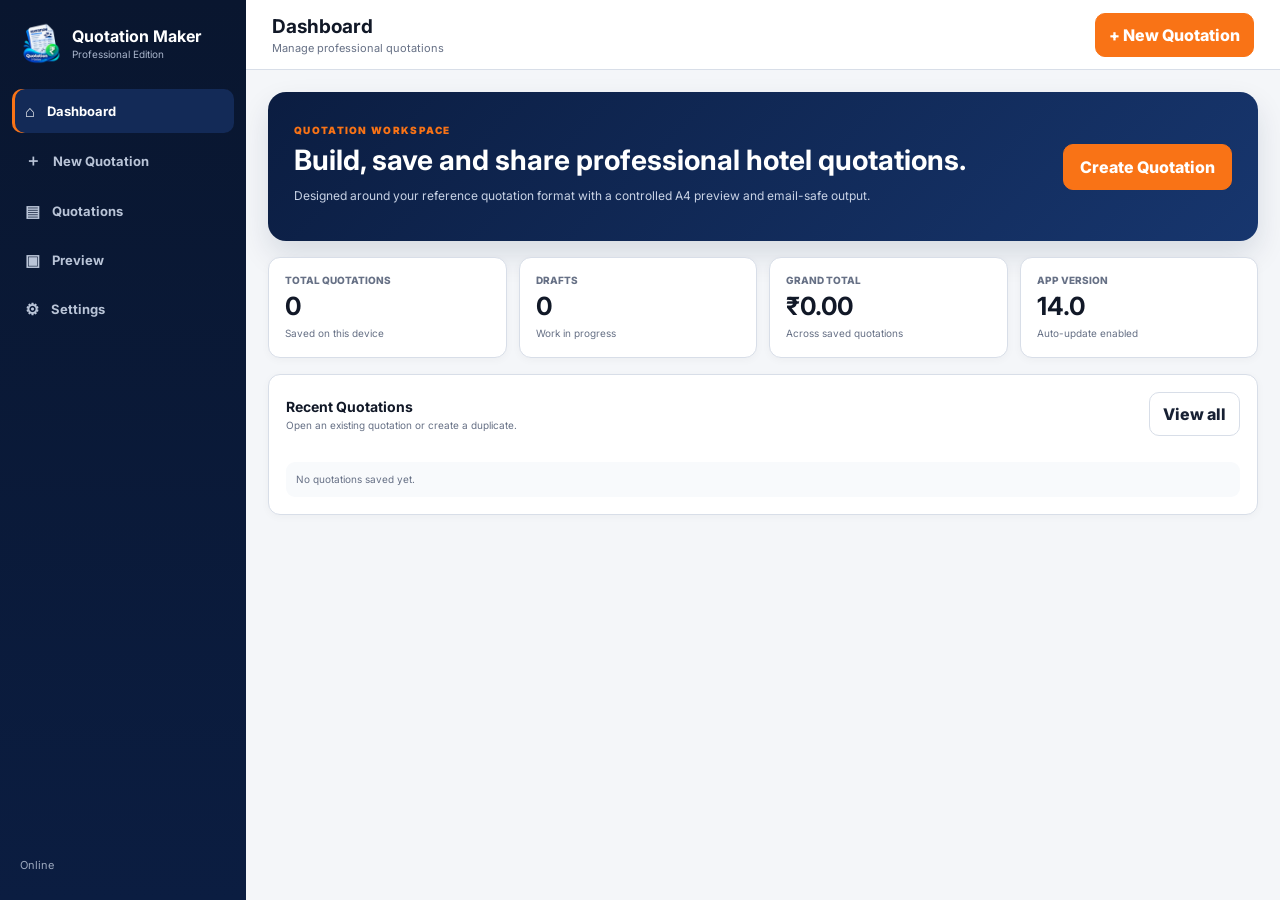
==== commit 78b797af: "Add files via upload" ====
--- a/index.html
+++ b/index.html
@@ -45,7 +45,7 @@
           <div class="stat"><span>Total Quotations</span><strong id="statTotal">0</strong><small>Saved on this device</small></div>
           <div class="stat"><span>Drafts</span><strong id="statDraft">0</strong><small>Work in progress</small></div>
           <div class="stat"><span>Grand Total</span><strong id="statValue">₹0</strong><small>Across saved quotations</small></div>
-          <div class="stat"><span>App Version</span><strong>13.0</strong><small id="updateState">Auto-update enabled</small></div>
+          <div class="stat"><span>App Version</span><strong>14.0</strong><small id="updateState">Auto-update enabled</small></div>
         </div>
         <div class="panel"><div class="panel-head"><div><h3>Recent Quotations</h3><p>Open an existing quotation or create a duplicate.</p></div><button class="btn" data-page-jump="quotations">View all</button></div><div id="recentList" class="recent-list"></div></div>
       </section>
--- a/styles.css
+++ b/styles.css
@@ -194,16 +194,16 @@
 .q-table-wrap{width:100%!important;max-width:none!important;overflow:hidden}
 .q-table{width:100%!important;table-layout:fixed}
 .q-table th,.q-table td{vertical-align:middle}
-.q-rows{display:grid;grid-template-columns:minmax(0,1fr) auto;column-gap:18px;row-gap:5px;align-items:center}
+.q-rows{display:grid;grid-template-columns:minmax(0,1fr) minmax(150px,30%);column-gap:12px;row-gap:5px;align-items:center;width:100%;padding:8px 10px}
 .q-rows span{text-align:left;min-width:0}
-.q-rows strong{text-align:right;white-space:nowrap}
+.q-rows strong{text-align:right;justify-self:stretch;white-space:nowrap}
 .q-payment{grid-template-columns:100px minmax(0,1fr);align-items:start}
 .q-payment-text{display:grid;gap:2px;min-width:0}
 .q-payment-text div{min-width:0;overflow-wrap:anywhere}
 .q-payment .q-qr{width:88px;height:88px;display:block}
-.q-footer,.q-contact,.q-website{color:#111827!important;text-decoration:none!important}
-.q-contact,.q-website{pointer-events:none;cursor:default}
-.q-brand .q-contact,.q-brand .q-website,.q-footer .q-contact,.q-footer .q-website{color:#111827!important;text-decoration:none!important}
+.q-footer,.q-contact,.q-website{color:#111827!important;text-decoration:none!important;-webkit-text-fill-color:#111827!important}
+.q-contact,.q-website{pointer-events:none;cursor:default;-webkit-user-select:text;user-select:text}
+.q-brand .q-contact,.q-brand .q-website,.q-footer .q-contact,.q-footer .q-website{color:#111827!important;text-decoration:none!important;-webkit-text-fill-color:#111827!important}
 .btn,.icon-btn{min-height:44px}
 .toolbar-actions .btn,.preview-controls .btn,.side-actions .btn{height:44px;min-height:44px;display:inline-flex;align-items:center;justify-content:center}
 
@@ -230,7 +230,7 @@
 }
 
 
-/* V13 FINAL OVERRIDES — layout/typography only; preserves existing app features */
+/* V14 BASE OVERRIDES — layout/typography only; preserves existing app features */
 html,body{font-family:Inter,Arial,Helvetica,sans-serif}
 .content{zoom:1!important}
 /* Desktop: show the quotation as a real centered A4 sheet instead of stretching it across the screen. */
@@ -249,15 +249,15 @@
 .q-section{width:100%!important;max-width:100%!important;margin-left:0!important;margin-right:0!important}
 .q-table-wrap{width:100%!important;max-width:100%!important}
 .q-table{width:100%!important;table-layout:fixed}
-.q-rows{display:grid;grid-template-columns:minmax(0,1fr) max-content;gap:3px 18px;width:100%;padding:8px 10px;font-size:8px;line-height:14px}
-.q-rows span{min-width:0}
-.q-rows strong{text-align:right;white-space:nowrap}
+.q-rows{display:grid;grid-template-columns:minmax(0,1fr) minmax(150px,30%);column-gap:12px;row-gap:5px;align-items:center;width:100%;padding:8px 10px;font-size:8px;line-height:14px}
+.q-rows span{text-align:left;min-width:0}
+.q-rows strong{text-align:right;justify-self:stretch;white-space:nowrap}
 .q-total{width:100%;box-sizing:border-box}
 .q-payment{grid-template-columns:96px minmax(0,1fr);width:100%}
 .q-payment-text{min-width:0;overflow-wrap:anywhere}
 .q-contact,.q-website{color:#111827!important;text-decoration:none!important;pointer-events:none!important;cursor:default!important}
 .q-footer{color:#111827!important;text-decoration:none!important}
-.q-footer .q-contact,.q-footer .q-website{color:#111827!important;text-decoration:none!important}
+.q-footer .q-contact,.q-footer .q-website{color:#111827!important;text-decoration:none!important;-webkit-text-fill-color:#111827!important}
 .q-status-badge{display:inline-block;background:#f97316;color:#fff;border-radius:999px;padding:3px 7px;font-size:7px;font-weight:900;line-height:8px;margin:1px 0 3px;text-transform:uppercase}
 
 /* Mobile: retain the reference's two-column header and equal information cards, while fitting every device. */
@@ -314,3 +314,13 @@
   .q-banner img{max-height:100px!important}
   @page{size:A4 portrait;margin:0}
 }
+
+
+/* V14 FINAL FIXES */
+.q-rows{display:block!important;width:100%!important;box-sizing:border-box!important;padding:8px 10px!important}
+.q-breakdown-row{display:grid!important;grid-template-columns:minmax(0,1fr) max-content!important;column-gap:16px!important;align-items:center!important;width:100%!important;box-sizing:border-box!important;min-height:22px}
+.q-breakdown-row span{display:block!important;text-align:left!important;min-width:0!important}
+.q-breakdown-row strong{display:block!important;text-align:right!important;justify-self:end!important;white-space:nowrap!important;margin:0!important}
+.q-contact,.q-website,.q-footer .q-contact,.q-footer .q-website{color:#111827!important;text-decoration:none!important;-webkit-text-fill-color:#111827!important;text-decoration-line:none!important;pointer-events:none!important;cursor:default!important}
+.q-contact a,.q-website a{color:#111827!important;text-decoration:none!important;-webkit-text-fill-color:#111827!important;pointer-events:none!important}
+@media(max-width:680px){.q-rows{padding:8px!important}.q-breakdown-row{grid-template-columns:minmax(0,1fr) max-content!important;column-gap:12px!important;min-height:22px}.q-breakdown-row strong{text-align:right!important}}
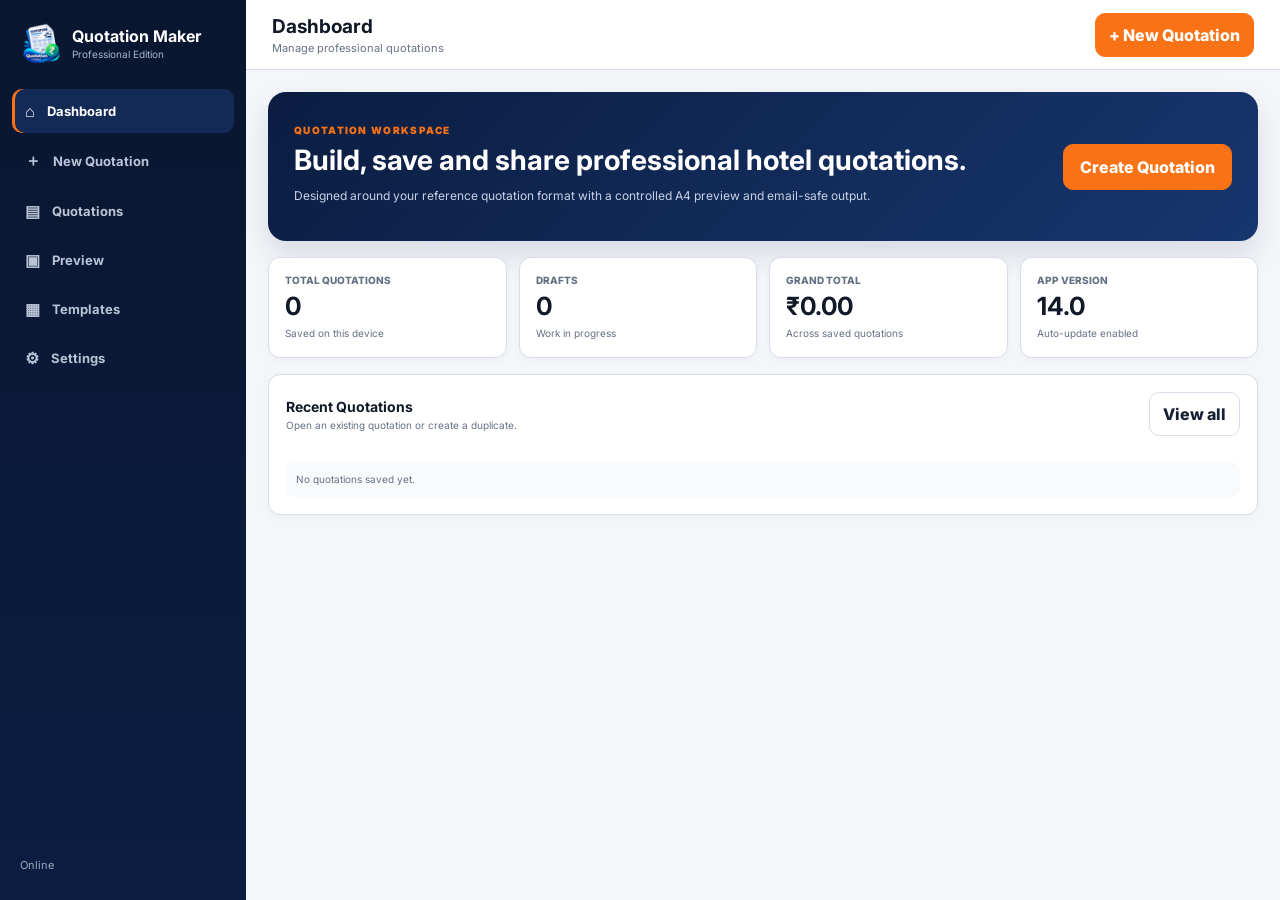
==== commit fb353b3e: "Add files via upload" ====
--- a/index.html
+++ b/index.html
@@ -22,6 +22,7 @@
       <button class="nav-btn" data-page="editor">＋<span>New Quotation</span></button>
       <button class="nav-btn" data-page="quotations">▤<span>Quotations</span></button>
       <button class="nav-btn" data-page="preview">▣<span>Preview</span></button>
+      <button class="nav-btn" data-page="templates">▦<span>Templates</span></button>
       <button class="nav-btn" data-page="settings">⚙<span>Settings</span></button>
     </nav>
     <div class="sidebar-footer"><span id="onlineState">Online</span><button id="installBtnSide" class="install-mini hidden">Install App</button></div>
@@ -94,6 +95,14 @@
 
       <section class="page" id="page-preview"><div class="preview-toolbar"><div><span class="eyebrow">DOCUMENT PREVIEW</span><h2>Quotation Preview</h2></div><div class="preview-controls"><button class="btn" id="previewCopyEmail">Copy Email</button><button class="btn primary" id="previewPrint">Print / PDF</button></div></div><div id="previewCanvas" class="preview-canvas"><div id="quotationDocument" class="quotation-document"></div></div></section>
 
+      <section class="page" id="page-templates">
+        <div class="page-head"><div><span class="eyebrow">DOCUMENT TEMPLATES</span><h2>Payment & Booking Templates</h2><p>Open the separate templates module without changing your quotation workflow.</p></div></div>
+        <div class="template-grid">
+          <div class="panel template-card"><div class="template-icon">₹</div><div><h3>Payment Received</h3><p>Create a professional payment receipt using the resort branding.</p></div><button class="btn primary" data-template-open="payment">Open Template</button></div>
+          <div class="panel template-card"><div class="template-icon">✓</div><div><h3>Booking Confirmed</h3><p>Create a professional booking confirmation using the same branding.</p></div><button class="btn primary" data-template-open="booking">Open Template</button></div>
+        </div>
+        <div class="panel template-note"><strong>Separate module</strong><span>These templates are stored in the <b>templates/</b> folder and open separately. Your existing quotation editor remains unchanged.</span></div>
+      </section>
       <section class="page" id="page-settings"><div class="page-head"><div><span class="eyebrow">SYSTEM SETTINGS</span><h2>Quotation Settings</h2><p>Manage the master data used by the quotation editor and output.</p></div><button class="btn primary" id="saveSettings">Save Settings</button></div>
         <div class="settings-grid">
           <div class="panel"><h3>Property Profile</h3><div class="form-grid"><label>Property Name<input id="s_name"></label><label>Phone<input id="s_phone"></label><label>Email<input id="s_email"></label><label>Website<input id="s_website"></label><label class="full">Address<textarea id="s_address"></textarea></label><label>GSTIN / Tax ID<input id="s_gstin"></label><label>Default GST %<input id="s_gst" type="number"></label></div></div>
@@ -107,7 +116,7 @@
       </section>
     </section>
   </main>
-  <nav class="mobile-nav"><button data-page="dashboard" class="active">⌂<span>Home</span></button><button data-page="editor">＋<span>New</span></button><button data-page="quotations">▤<span>Quotes</span></button><button data-page="settings">⚙<span>Settings</span></button></nav>
+  <nav class="mobile-nav"><button data-page="dashboard" class="active">⌂<span>Home</span></button><button data-page="editor">＋<span>New</span></button><button data-page="quotations">▤<span>Quotes</span></button><button data-page="templates">▦<span>Templates</span></button><button data-page="settings">⚙<span>Settings</span></button></nav>
 </div>
 <div id="toast" class="toast hidden"></div>
 <script src="email-template.js"></script>
--- a/styles.css
+++ b/styles.css
@@ -4,8 +4,9 @@
 .app-shell{min-height:100dvh;display:flex}.sidebar{position:fixed;z-index:30;left:0;top:0;bottom:0;width:246px;background:linear-gradient(180deg,#09162f,#0b1d41);color:#fff;padding:18px 12px;display:flex;flex-direction:column}.brand{display:flex;gap:10px;align-items:center;padding:4px 8px 25px}.brand img,.mobile-brand img{width:42px;height:42px;border-radius:12px}.brand strong{font-size:16px}.brand span{display:block;font-size:10px;color:#aab6cc;margin-top:2px}.sidebar nav{display:grid;gap:5px}.nav-btn{display:flex;align-items:center;gap:12px;width:100%;border:0;background:transparent;color:#b9c4d7;padding:12px 13px;border-radius:10px;text-align:left;font-weight:700}.nav-btn span{font-size:13px}.nav-btn:hover,.nav-btn.active{background:#132a57;color:#fff}.nav-btn.active{box-shadow:inset 3px 0 var(--orange)}.sidebar-footer{margin-top:auto;display:flex;flex-direction:column;gap:8px;color:#9ca8bd;font-size:11px;padding:10px 8px}.install-mini{border:1px solid #294577;background:#132a57;color:#fff;border-radius:9px;padding:9px;font-weight:700}
 .main{margin-left:246px;width:calc(100% - 246px);min-width:0}.topbar{position:sticky;z-index:25;top:0;height:70px;background:rgba(255,255,255,.96);backdrop-filter:blur(12px);border-bottom:1px solid var(--line);display:flex;align-items:center;justify-content:space-between;padding:0 26px}.mobile-brand{display:none}.top-title h1{font-size:19px;margin:0}.top-title p{margin:3px 0 0;font-size:11px;color:var(--muted)}.top-actions{display:flex;align-items:center;gap:7px}.btn,.icon-btn{border:1px solid var(--line);background:#fff;color:#172033;border-radius:10px;font-weight:800}.btn{padding:10px 13px}.btn.small{padding:8px 10px;font-size:12px}.btn.big{padding:12px 16px}.btn.primary{background:var(--orange);border-color:var(--orange);color:#fff}.btn.primary:hover{background:var(--orange2)}.btn.dark{background:var(--navy);border-color:var(--navy);color:#fff}.icon-btn{width:36px;height:36px;font-size:19px}.zoom-value{font-size:11px;font-weight:800;min-width:38px;text-align:center}.content{padding:22px;max-width:1500px;margin:auto;zoom:var(--appZoom)}.page{display:none}.page.active{display:block}.eyebrow{font-size:10px;font-weight:900;letter-spacing:.13em;color:var(--orange);display:inline-block}.page-head,.editor-toolbar,.preview-toolbar{display:flex;justify-content:space-between;gap:16px;align-items:end;margin-bottom:17px}.page-head h2,.editor-toolbar h2,.preview-toolbar h2{margin:5px 0 0;font-size:25px;letter-spacing:-.03em}.page-head p{margin:5px 0 0;color:var(--muted);font-size:12px}.hero{background:linear-gradient(135deg,#0b1d41,#17366e);color:#fff;border-radius:18px;padding:26px;display:flex;justify-content:space-between;align-items:center;gap:20px;margin-bottom:16px;box-shadow:0 14px 30px rgba(11,29,65,.12)}.hero h2{max-width:680px;margin:6px 0;font-size:28px;line-height:1.15}.hero p{color:#c8d2e5;max-width:700px;font-size:12px}.stats{display:grid;grid-template-columns:repeat(4,1fr);gap:12px;margin-bottom:16px}.stat,.panel{background:var(--card);border:1px solid var(--line);border-radius:var(--radius);box-shadow:0 2px 8px rgba(15,23,42,.035)}.stat{padding:16px}.stat span{display:block;color:var(--muted);font-size:10px;font-weight:800;text-transform:uppercase}.stat strong{display:block;font-size:25px;margin-top:5px}.stat small{font-size:10px;color:var(--muted)}.panel{padding:17px}.panel-head{display:flex;align-items:center;justify-content:space-between;gap:12px;margin-bottom:14px}.panel h3,.panel-head h3{font-size:14px;margin:0}.panel-head p{font-size:10px;color:var(--muted);margin:4px 0 0}.recent-list,.quote-library{display:grid;gap:8px}.recent-row,.library-row{border:1px solid var(--line);border-radius:10px;padding:12px;display:flex;justify-content:space-between;gap:12px;align-items:center;background:#fff}.recent-row strong,.library-row strong{font-size:13px}.recent-row small,.library-row small{display:block;color:var(--muted);font-size:10px;margin-top:3px}.row-actions{display:flex;gap:6px;flex-wrap:wrap}.status-pill{font-size:9px;font-weight:900;background:#fff7ed;color:#9a3412;border:1px solid #fed7aa;padding:5px 8px;border-radius:999px}.install-banner{background:#fff7ed;border:1px solid #fed7aa;color:#7c2d12;border-radius:12px;padding:12px 14px;display:flex;justify-content:space-between;align-items:center;gap:10px;margin-bottom:14px}.install-banner strong{display:block;font-size:12px}.install-banner small{display:block;margin-top:3px;font-size:10px}.editor-grid{display:grid;grid-template-columns:minmax(0,1fr) 330px;gap:16px}.editor-main{display:grid;gap:14px}.editor-side{min-width:0}.sticky-panel{position:sticky;top:86px}.form-grid{display:grid;grid-template-columns:repeat(2,minmax(0,1fr));gap:12px}.form-grid.three{grid-template-columns:repeat(3,minmax(0,1fr))}.form-grid label{font-size:10px;color:var(--muted);font-weight:900;text-transform:uppercase;letter-spacing:.035em}.form-grid input,.form-grid select,.form-grid textarea,.search-row input,.search-row select{display:block;width:100%;margin-top:6px;border:1px solid #cfd6e1;border-radius:10px;background:#fff;color:var(--text);padding:11px 12px;font-size:14px;font-weight:500;min-height:44px}.form-grid textarea{min-height:100px;resize:vertical}.full{grid-column:1/-1}.toolbar-actions,.preview-controls{display:flex;gap:7px;flex-wrap:wrap;justify-content:flex-end}.item-table-wrap{overflow:auto;border:1px solid var(--line);border-radius:10px}.item-editor{width:100%;min-width:950px;border-collapse:collapse}.item-editor th{background:var(--navy);color:#fff;padding:11px 8px;font-size:10px;text-align:left}.item-editor td{padding:8px;border-top:1px solid var(--line);vertical-align:middle}.item-editor input,.item-editor select{width:100%;min-height:40px;border:1px solid #cfd6e1;border-radius:8px;padding:8px;font-size:12px}.stepper{display:flex;align-items:center;gap:4px}.stepper button{width:30px;height:30px;border:1px solid #cfd6e1;background:#fff;border-radius:7px;font-weight:900}.stepper input{width:54px!important;text-align:center}.amount-cell{font-weight:900;text-align:right;white-space:nowrap}.remove-item{border:0;background:#fee2e2;color:#b91c1c;width:30px;height:30px;border-radius:7px;font-weight:900}.totals-strip{display:grid;grid-template-columns:repeat(4,1fr);gap:8px;margin-top:13px}.totals-strip div{border:1px solid var(--line);border-radius:10px;padding:10px;background:#f8fafc}.totals-strip span{display:block;color:var(--muted);font-size:9px;font-weight:800}.totals-strip strong{display:block;margin-top:4px;font-size:15px}.totals-strip div:last-child{background:var(--navy);color:#fff;border-color:var(--navy)}.totals-strip div:last-child span{color:#cbd5e1}.side-title{display:flex;justify-content:space-between;align-items:center}.side-title h3{font-size:14px}.side-title span{font-size:9px;color:var(--muted)}.live-total{background:var(--navy);color:#fff;border-radius:12px;padding:15px;margin-top:12px}.live-total small{color:#cbd5e1;font-size:9px}.live-total strong{display:block;font-size:27px;margin-top:3px}.side-qr{display:flex;align-items:center;gap:12px;padding:12px 0;border-bottom:1px solid var(--line)}.side-qr img{width:92px;height:92px;border:5px solid #fff;box-shadow:0 0 0 1px #cfd6e1;border-radius:7px}.side-qr strong{display:block;font-size:18px}.side-qr small{display:block;color:var(--muted);font-size:9px;margin-top:3px}.side-actions{display:grid;gap:7px;margin-top:13px}.mini-help{font-size:10px;line-height:1.5;color:var(--muted);margin-top:12px;background:#f8fafc;padding:10px;border-radius:9px}.search-row{display:grid;grid-template-columns:1fr 180px;gap:8px;margin-bottom:13px}.library-row{padding:14px}.library-main{min-width:0}.library-total{font-size:14px;font-weight:900}.preview-canvas{background:#dfe4eb;border-radius:14px;min-height:70vh;padding:28px;overflow:auto}.quotation-document{width:100%;display:flex;justify-content:center;transform-origin:top center;transition:transform .15s ease}.preview-controls span{font-size:11px;font-weight:900;min-width:42px;text-align:center;padding-top:10px}
 /* A4 quotation, based on user's supplied reference format */
-.quote-sheet{width:794px;min-height:1123px;background:#fff;border:1px solid #bfc8d5;box-shadow:0 8px 25px rgba(15,23,42,.14);padding:22px;color:#111827;font-family:Inter,Arial,Helvetica,sans-serif}.q-top{display:grid;grid-template-columns:1fr 180px;gap:18px;border-bottom:1px solid #0b1d41;padding-bottom:8px}.q-brand h1{font-size:16px;margin:0 0 2px;font-weight:900;white-space:nowrap;overflow:hidden}.q-brand p{font-size:7.5px;line-height:10px;margin:1px 0}.q-ref{border:1px solid #c6d0dc;border-radius:5px;padding:8px;font-size:7.5px;line-height:11px}.q-ref strong{display:block;font-size:9px;margin-bottom:3px}.q-grid{display:grid;grid-template-columns:1fr 1fr;gap:8px;margin-top:8px}.q-box{border:1px solid #c6d0dc;border-radius:5px;overflow:hidden}.q-box-title{background:#f8fafc;border-bottom:1px solid #c6d0dc;padding:6px 8px;font-size:7.5px;font-weight:900;letter-spacing:.03em}.q-box-body{padding:7px 8px;font-size:7.5px;line-height:12px}.q-table{width:100%;border-collapse:collapse;margin-top:8px;font-size:7.5px}.q-table th{background:#0b1d41;color:#fff;padding:6px 5px;border:1px solid #c6d0dc;text-align:left}.q-table td{padding:6px 5px;border:1px solid #c6d0dc}.q-right{text-align:right}.q-summary{display:grid;grid-template-columns:1fr 1fr;gap:8px;margin-top:8px}.q-rows{padding:7px 8px;font-size:7.5px;line-height:13px}.q-total{background:#0b1d41;color:#fff;padding:7px 8px;display:flex;justify-content:space-between;font-size:9px;font-weight:900}.q-payment{display:grid;grid-template-columns:92px 1fr;gap:12px;align-items:center}.q-payment img{width:82px;height:82px;border:1px solid #c6d0dc}.q-payment-text{font-size:7.5px;line-height:12px}.q-payment-text strong{font-size:8px}.q-banner{margin-top:8px}.q-banner img{width:100%;max-height:95px;object-fit:cover;display:block;border:1px solid #c6d0dc}.q-terms{font-size:7.5px;line-height:12px}.q-sign{margin-top:7px;text-align:right;font-size:7px}.q-sign img{display:block;margin:2px 0 0 auto;max-width:120px;max-height:45px}.q-footer{border-top:1px solid #c6d0dc;margin-top:8px;padding-top:7px;text-align:right;font-size:6.5px;line-height:9px}.q-note{white-space:pre-wrap}.settings-grid{display:grid;grid-template-columns:repeat(2,minmax(0,1fr));gap:14px}.catalog-list{display:grid;gap:8px;margin-bottom:9px}.catalog-row{display:grid;grid-template-columns:minmax(0,1fr) 110px 100px 34px;gap:7px;align-items:center}.catalog-row input,.catalog-row select{width:100%;min-height:40px;border:1px solid #cfd6e1;border-radius:8px;padding:8px;font-size:12px}.catalog-row button{border:0;background:#fee2e2;color:#b91c1c;border-radius:8px;height:34px;font-weight:900}.catalog-add{display:grid;grid-template-columns:1fr 110px 100px auto;gap:7px}.catalog-add input,.catalog-add select{border:1px solid #cfd6e1;border-radius:8px;padding:9px}.upload-grid{display:grid;grid-template-columns:1fr 1fr;gap:10px}.upload-box{border:1px dashed #cbd5e1;border-radius:10px;padding:12px;font-size:10px;font-weight:900;color:var(--muted)}.upload-box input{display:block;margin-top:8px}.upload-preview{width:100%;max-height:110px;object-fit:cover;margin-top:8px;border-radius:7px}.signature-preview{max-height:70px}.wide-text{width:100%;min-height:130px;border:1px solid #cfd6e1;border-radius:10px;padding:12px}.mobile-nav{display:none}.toast{position:fixed;right:18px;bottom:18px;background:#0b1d41;color:#fff;padding:12px 15px;border-radius:10px;z-index:100;font-size:11px;font-weight:800;box-shadow:0 12px 30px rgba(0,0,0,.2)}
-@media(max-width:1100px){.sidebar{display:none}.main{margin:0;width:100%;padding-bottom:74px}.mobile-brand{display:flex;align-items:center;gap:8px}.mobile-brand img{width:34px;height:34px}.mobile-brand strong{font-size:13px}.top-title{display:none}.topbar{padding:0 10px;height:60px}.top-actions .btn{display:none}.editor-grid{grid-template-columns:1fr}.editor-side{display:none}.stats{grid-template-columns:repeat(2,1fr)}.settings-grid{grid-template-columns:1fr}.mobile-nav{display:grid;grid-template-columns:repeat(4,1fr);position:fixed;z-index:29;left:0;right:0;bottom:0;background:#fff;border-top:1px solid var(--line);padding:6px 5px calc(6px + env(safe-area-inset-bottom));box-shadow:0 -5px 18px rgba(15,23,42,.08)}.mobile-nav button{border:0;background:transparent;color:#667085;font-size:9px;font-weight:900}.mobile-nav button.active{color:var(--orange)}.mobile-nav span{display:block;margin-top:2px}.content{padding:12px}.hero{padding:20px}.preview-canvas{padding:12px}.quote-sheet{transform:none}}
+.quote-sheet{width:794px;min-height:1123px;background:#fff;border:1px solid #bfc8d5;box-shadow:0 8px 25px rgba(15,23,42,.14);padding:22px;color:#111827;font-family:Inter,Arial,Helvetica,sans-serif}.q-top{display:grid;grid-template-columns:1fr 180px;gap:18px;border-bottom:1px solid #0b1d41;padding-bottom:8px}.q-brand h1{font-size:16px;margin:0 0 2px;font-weight:900;white-space:nowrap;overflow:hidden}.q-brand p{font-size:7.5px;line-height:10px;margin:1px 0}.q-ref{border:1px solid #c6d0dc;border-radius:5px;padding:8px;font-size:7.5px;line-height:11px}.q-ref strong{display:block;font-size:9px;margin-bottom:3px}.q-grid{display:grid;grid-template-columns:1fr 1fr;gap:8px;margin-top:8px}.q-box{border:1px solid #c6d0dc;border-radius:5px;overflow:hidden}.q-box-title{background:#f8fafc;border-bottom:1px solid #c6d0dc;padding:6px 8px;font-size:7.5px;font-weight:900;letter-spacing:.03em}.q-box-body{padding:7px 8px;font-size:7.5px;line-height:12px}.q-table{width:100%;border-collapse:collapse;margin-top:8px;font-size:7.5px}.q-table th{background:#0b1d41;color:#fff;padding:6px 5px;border:1px solid #c6d0dc;text-align:left}.q-table td{padding:6px 5px;border:1px solid #c6d0dc}.q-right{text-align:right}.q-summary{display:grid;grid-template-columns:1fr 1fr;gap:8px;margin-top:8px}.q-rows{padding:7px 8px;font-size:7.5px;line-height:13px}.q-total{background:#0b1d41;color:#fff;padding:7px 8px;display:flex;justify-content:space-between;font-size:9px;font-weight:900}.q-payment{display:grid;grid-template-columns:92px 1fr;gap:12px;align-items:center}.q-payment img{width:82px;height:82px;border:1px solid #c6d0dc}.q-payment-text{font-size:7.5px;line-height:12px}.q-payment-text strong{font-size:8px}.q-banner{margin-top:8px}.q-banner img{width:100%;max-height:95px;object-fit:cover;display:block;border:1px solid #c6d0dc}.q-terms{font-size:7.5px;line-height:12px}.q-sign{margin-top:7px;text-align:right;font-size:7px}.q-sign img{display:block;margin:2px 0 0 auto;max-width:120px;max-height:45px}.q-footer{border-top:1px solid #c6d0dc;margin-top:8px;padding-top:7px;text-align:right;font-size:6.5px;line-height:9px}.q-note{white-space:pre-wrap}.settings-grid{display:grid;grid-template-columns:repeat(2,minmax(0,1fr));gap:14px}.catalog-list{display:grid;gap:8px;margin-bottom:9px}.catalog-row{display:grid;grid-template-columns:minmax(0,1fr) 110px 100px 34px;gap:7px;align-items:center}.catalog-row input,.catalog-row select{width:100%;min-height:40px;border:1px solid #cfd6e1;border-radius:8px;padding:8px;font-size:12px}.catalog-row button{border:0;background:#fee2e2;color:#b91c1c;border-radius:8px;height:34px;font-weight:900}.catalog-add{display:grid;grid-template-columns:1fr 110px 100px auto;gap:7px}.catalog-add input,.catalog-add select{border:1px solid #cfd6e1;border-radius:8px;padding:9px}.upload-grid{display:grid;grid-template-columns:1fr 1fr;gap:10px}.upload-box{border:1px dashed #cbd5e1;border-radius:10px;padding:12px;font-size:10px;font-weight:900;color:var(--muted)}.upload-box input{display:block;margin-top:8px}.upload-preview{width:100%;max-height:110px;object-fit:cover;margin-top:8px;border-radius:7px}.signature-preview{max-height:70px}.wide-text{width:100%;min-height:130px;border:1px solid #cfd6e1;border-radius:10px;padding:12px}.mobile-nav{display:none}.template-grid{display:grid;grid-template-columns:repeat(2,minmax(0,1fr));gap:14px}.template-card{display:grid;grid-template-columns:56px 1fr auto;align-items:center;gap:14px;padding:18px}.template-icon{width:52px;height:52px;border-radius:14px;background:#fff7ed;border:1px solid #fed7aa;color:var(--orange);display:grid;place-items:center;font-size:22px;font-weight:900}.template-card h3{margin:0;font-size:15px}.template-card p{margin:5px 0 0;color:var(--muted);font-size:11px;line-height:1.5}.template-note{margin-top:14px;display:flex;gap:10px;align-items:center;font-size:11px}.template-note strong{color:var(--orange);white-space:nowrap}.template-note span{color:var(--muted)}
+.toast{position:fixed;right:18px;bottom:18px;background:#0b1d41;color:#fff;padding:12px 15px;border-radius:10px;z-index:100;font-size:11px;font-weight:800;box-shadow:0 12px 30px rgba(0,0,0,.2)}
+@media(max-width:1100px){.sidebar{display:none}.main{margin:0;width:100%;padding-bottom:74px}.mobile-brand{display:flex;align-items:center;gap:8px}.mobile-brand img{width:34px;height:34px}.mobile-brand strong{font-size:13px}.top-title{display:none}.topbar{padding:0 10px;height:60px}.top-actions .btn{display:none}.editor-grid{grid-template-columns:1fr}.editor-side{display:none}.stats{grid-template-columns:repeat(2,1fr)}.settings-grid{grid-template-columns:1fr}.mobile-nav{display:grid;grid-template-columns:repeat(5,1fr);position:fixed;z-index:29;left:0;right:0;bottom:0;background:#fff;border-top:1px solid var(--line);padding:6px 5px calc(6px + env(safe-area-inset-bottom));box-shadow:0 -5px 18px rgba(15,23,42,.08)}.mobile-nav button{border:0;background:transparent;color:#667085;font-size:9px;font-weight:900}.mobile-nav button.active{color:var(--orange)}.mobile-nav span{display:block;margin-top:2px}.content{padding:12px}.hero{padding:20px}.preview-canvas{padding:12px}.quote-sheet{transform:none}}
 @media(max-width:680px){.content{padding:9px}.hero{display:block}.hero h2{font-size:23px}.hero .btn{margin-top:10px}.stats{gap:7px}.stat{padding:11px}.stat strong{font-size:20px}.panel{padding:13px}.form-grid,.form-grid.three{grid-template-columns:1fr}.full{grid-column:auto}.page-head,.editor-toolbar,.preview-toolbar{display:block}.toolbar-actions,.preview-controls{justify-content:flex-start;margin-top:10px}.totals-strip{grid-template-columns:1fr 1fr}.search-row{grid-template-columns:1fr}.upload-grid{grid-template-columns:1fr}.catalog-row{grid-template-columns:1fr 1fr 1fr 34px}.catalog-add{grid-template-columns:1fr 1fr}.q-top{grid-template-columns:1fr}.q-grid,.q-summary{grid-template-columns:1fr}.quote-document{justify-content:flex-start}.preview-canvas{min-height:70vh;overflow:auto}.quote-sheet{flex:none}.top-actions{gap:3px}.icon-btn{width:32px;height:32px}.zoom-value{font-size:10px;min-width:32px}}
 @media print{body{background:#fff}.sidebar,.topbar,.mobile-nav,.install-banner,.page-head,.preview-toolbar,.toast{display:none!important}.main{margin:0;width:100%}.content{padding:0}.page{display:none!important}.page#page-preview{display:block!important}.preview-canvas{padding:0;background:#fff;overflow:visible}.quotation-document{transform:none!important}.quote-sheet{box-shadow:none;border:0;width:794px;min-height:auto;padding:15mm}@page{size:A4;margin:0}}
 
@@ -324,3 +325,31 @@
 .q-contact,.q-website,.q-footer .q-contact,.q-footer .q-website{color:#111827!important;text-decoration:none!important;-webkit-text-fill-color:#111827!important;text-decoration-line:none!important;pointer-events:none!important;cursor:default!important}
 .q-contact a,.q-website a{color:#111827!important;text-decoration:none!important;-webkit-text-fill-color:#111827!important;pointer-events:none!important}
 @media(max-width:680px){.q-rows{padding:8px!important}.q-breakdown-row{grid-template-columns:minmax(0,1fr) max-content!important;column-gap:12px!important;min-height:22px}.q-breakdown-row strong{text-align:right!important}}
+
+
+/* V15 EXACT MOBILE/PREVIEW FIXES */
+.q-rows{display:grid!important;grid-template-columns:minmax(0,1fr) minmax(140px,1fr)!important;column-gap:18px!important;row-gap:5px!important;width:100%!important;box-sizing:border-box!important;padding:9px 10px!important;align-items:center!important}
+.q-breakdown-row{display:grid!important;grid-template-columns:minmax(0,1fr) minmax(140px,1fr)!important;column-gap:18px!important;width:100%!important;box-sizing:border-box!important;align-items:center!important;min-height:22px!important}
+.q-breakdown-row span{display:block!important;text-align:left!important;min-width:0!important}
+.q-breakdown-row strong{display:block!important;text-align:right!important;justify-self:stretch!important;white-space:nowrap!important;margin:0!important}
+.q-payment{width:100%!important;box-sizing:border-box!important;grid-template-columns:92px minmax(0,1fr)!important}
+.q-payment-text{display:grid!important;grid-template-columns:minmax(0,1fr) minmax(0,1fr)!important;column-gap:18px!important;row-gap:3px!important;width:100%!important;box-sizing:border-box!important;align-content:start!important}
+.q-payment-text>div{min-width:0!important;overflow-wrap:anywhere!important}
+.q-contact,.q-website,.q-footer .q-contact,.q-footer .q-website{color:#111827!important;text-decoration:none!important;text-decoration-line:none!important;-webkit-text-fill-color:#111827!important;pointer-events:none!important;cursor:default!important}
+.q-contact a,.q-website a{color:#111827!important;text-decoration:none!important;text-decoration-line:none!important}
+.q-ref{justify-self:end!important}
+@media(max-width:680px){.q-rows{grid-template-columns:minmax(0,1fr) minmax(120px,1fr)!important;column-gap:12px!important;padding:9px 10px!important}.q-breakdown-row{grid-template-columns:minmax(0,1fr) minmax(120px,1fr)!important;column-gap:12px!important}.q-payment-text{grid-template-columns:minmax(0,1fr) minmax(0,1fr)!important;column-gap:10px!important;font-size:clamp(7px,2vw,8.5px)!important}.q-payment-text>div{min-width:0!important}.q-ref{justify-self:end!important}}
+@media(max-width:390px){.q-payment-text{grid-template-columns:1fr!important}.q-payment{grid-template-columns:82px minmax(0,1fr)!important}.q-payment .q-qr{width:76px!important;height:76px!important}}
+
+
+/* V16: only the requested quotation refinements. */
+.q-top{width:100%!important;grid-template-columns:minmax(0,1fr) 176px!important;align-items:start!important;}
+.q-ref{width:176px!important;justify-self:end!important;margin-left:auto!important;align-self:start!important;box-sizing:border-box!important;}
+.q-breakdown-card{width:100%!important;overflow:hidden!important;border:1px solid #b9c5d6!important;box-shadow:0 3px 10px rgba(11,29,65,.08)!important;background:#fff!important;}
+.q-breakdown-card .q-box-title{background:linear-gradient(135deg,#0b1d41,#18345f)!important;color:#fff!important;border-bottom:0!important;font-weight:900!important;letter-spacing:.15px!important;padding:9px 10px!important;}
+.q-breakdown-card .q-rows{background:#f8fafc!important;padding:10px 12px!important;}
+.q-breakdown-card .q-breakdown-row{min-height:26px!important;border-bottom:1px solid #e1e7ef!important;}
+.q-breakdown-card .q-breakdown-row:last-child{border-bottom:0!important;}
+.q-breakdown-card .q-total{margin:8px 10px 10px!important;border-radius:6px!important;box-shadow:0 2px 5px rgba(11,29,65,.12)!important;}
+@media(max-width:680px){.q-top{grid-template-columns:minmax(0,1fr) 150px!important;width:100%!important;}.q-ref{width:150px!important;max-width:150px!important;justify-self:end!important;margin-left:auto!important}.q-breakdown-card .q-box-title{padding:8px 9px!important}.q-breakdown-card .q-rows{padding:9px 10px!important}}
+@media(max-width:390px){.q-top{grid-template-columns:minmax(0,1fr) 132px!important}.q-ref{width:132px!important;max-width:132px!important}}
